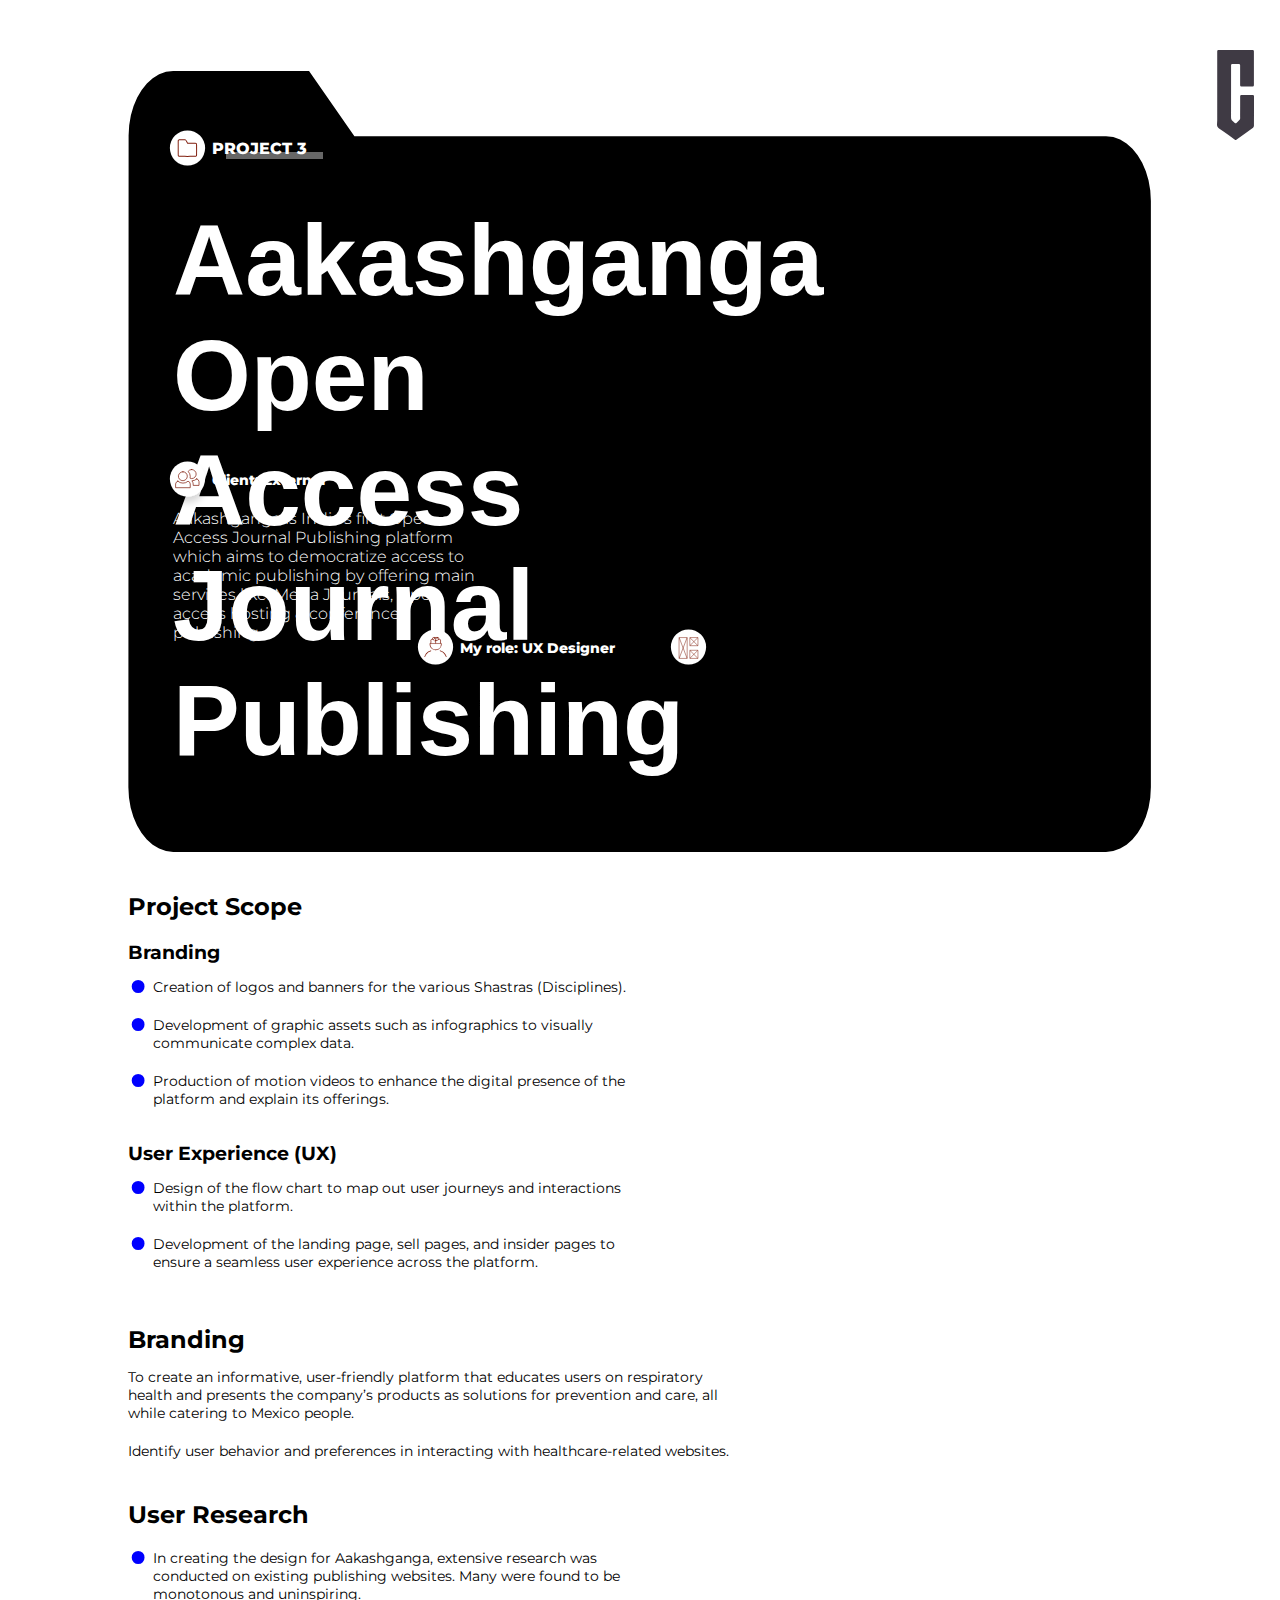
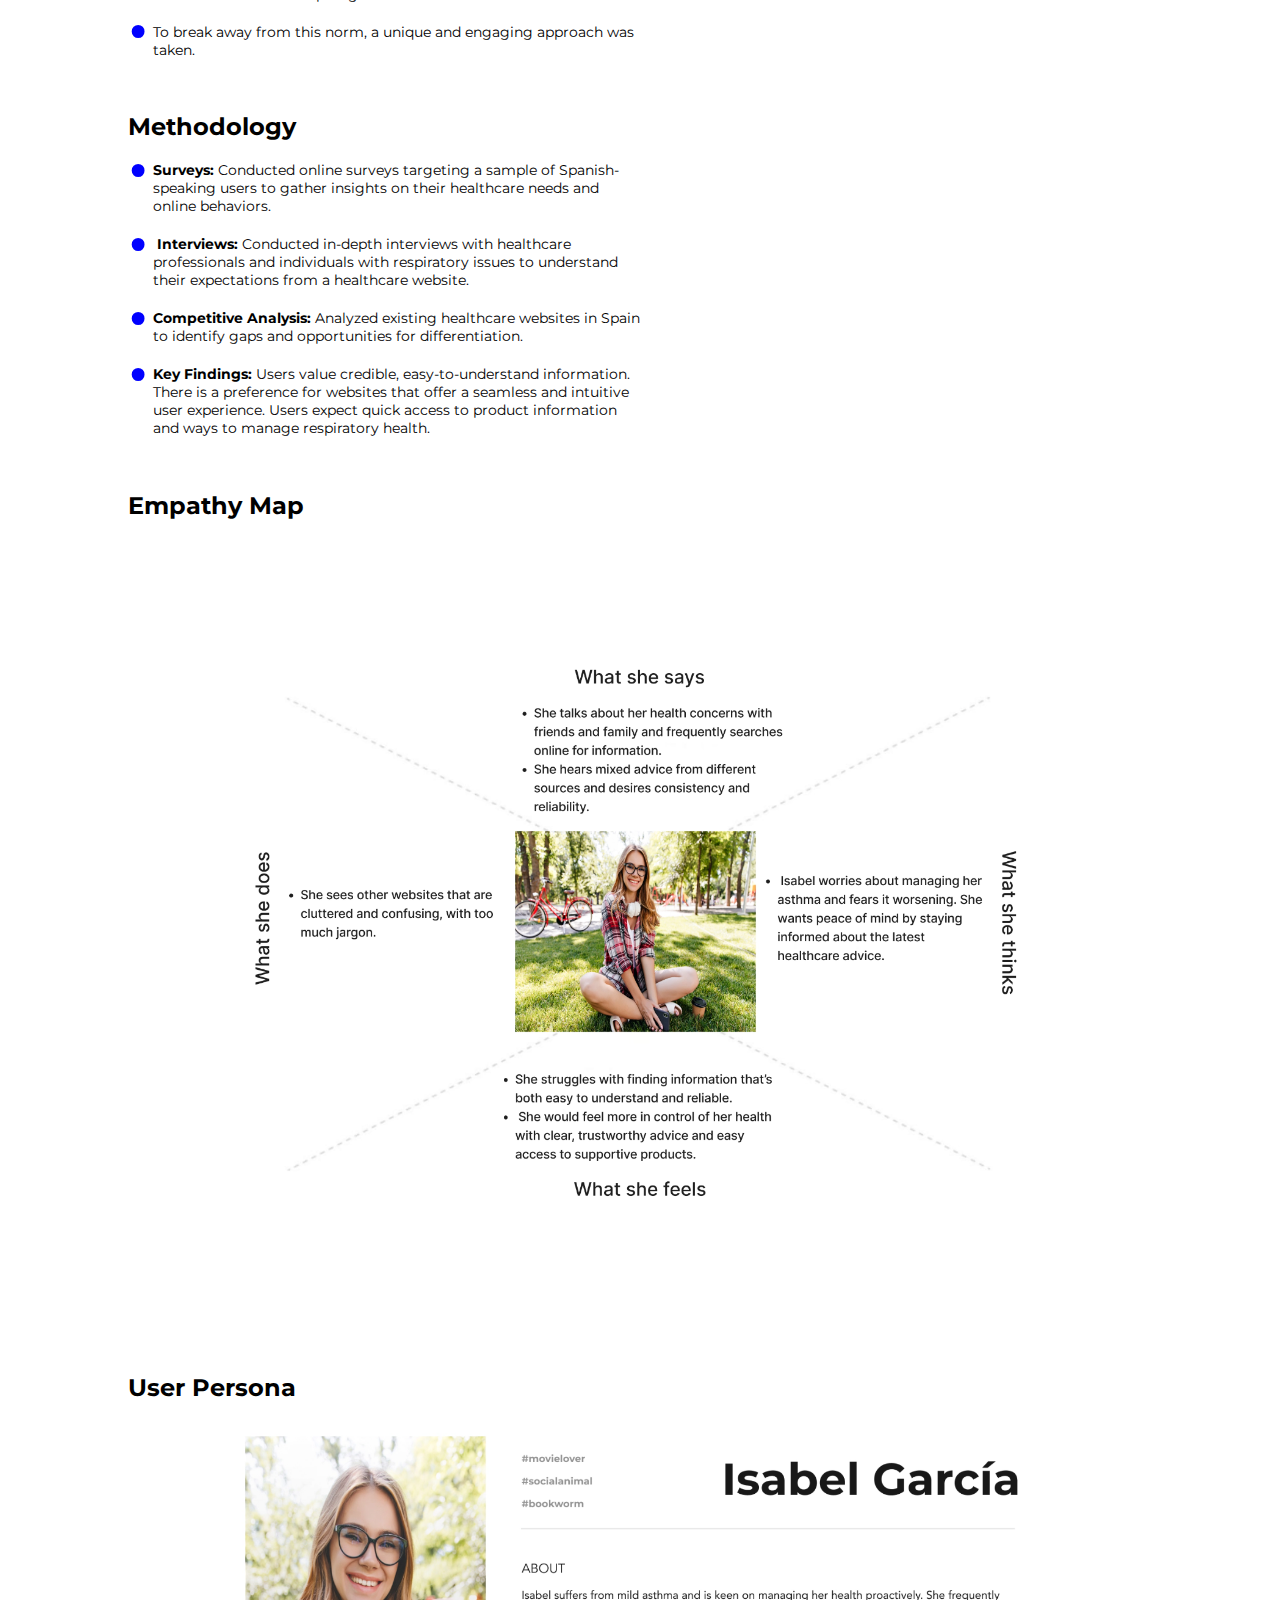
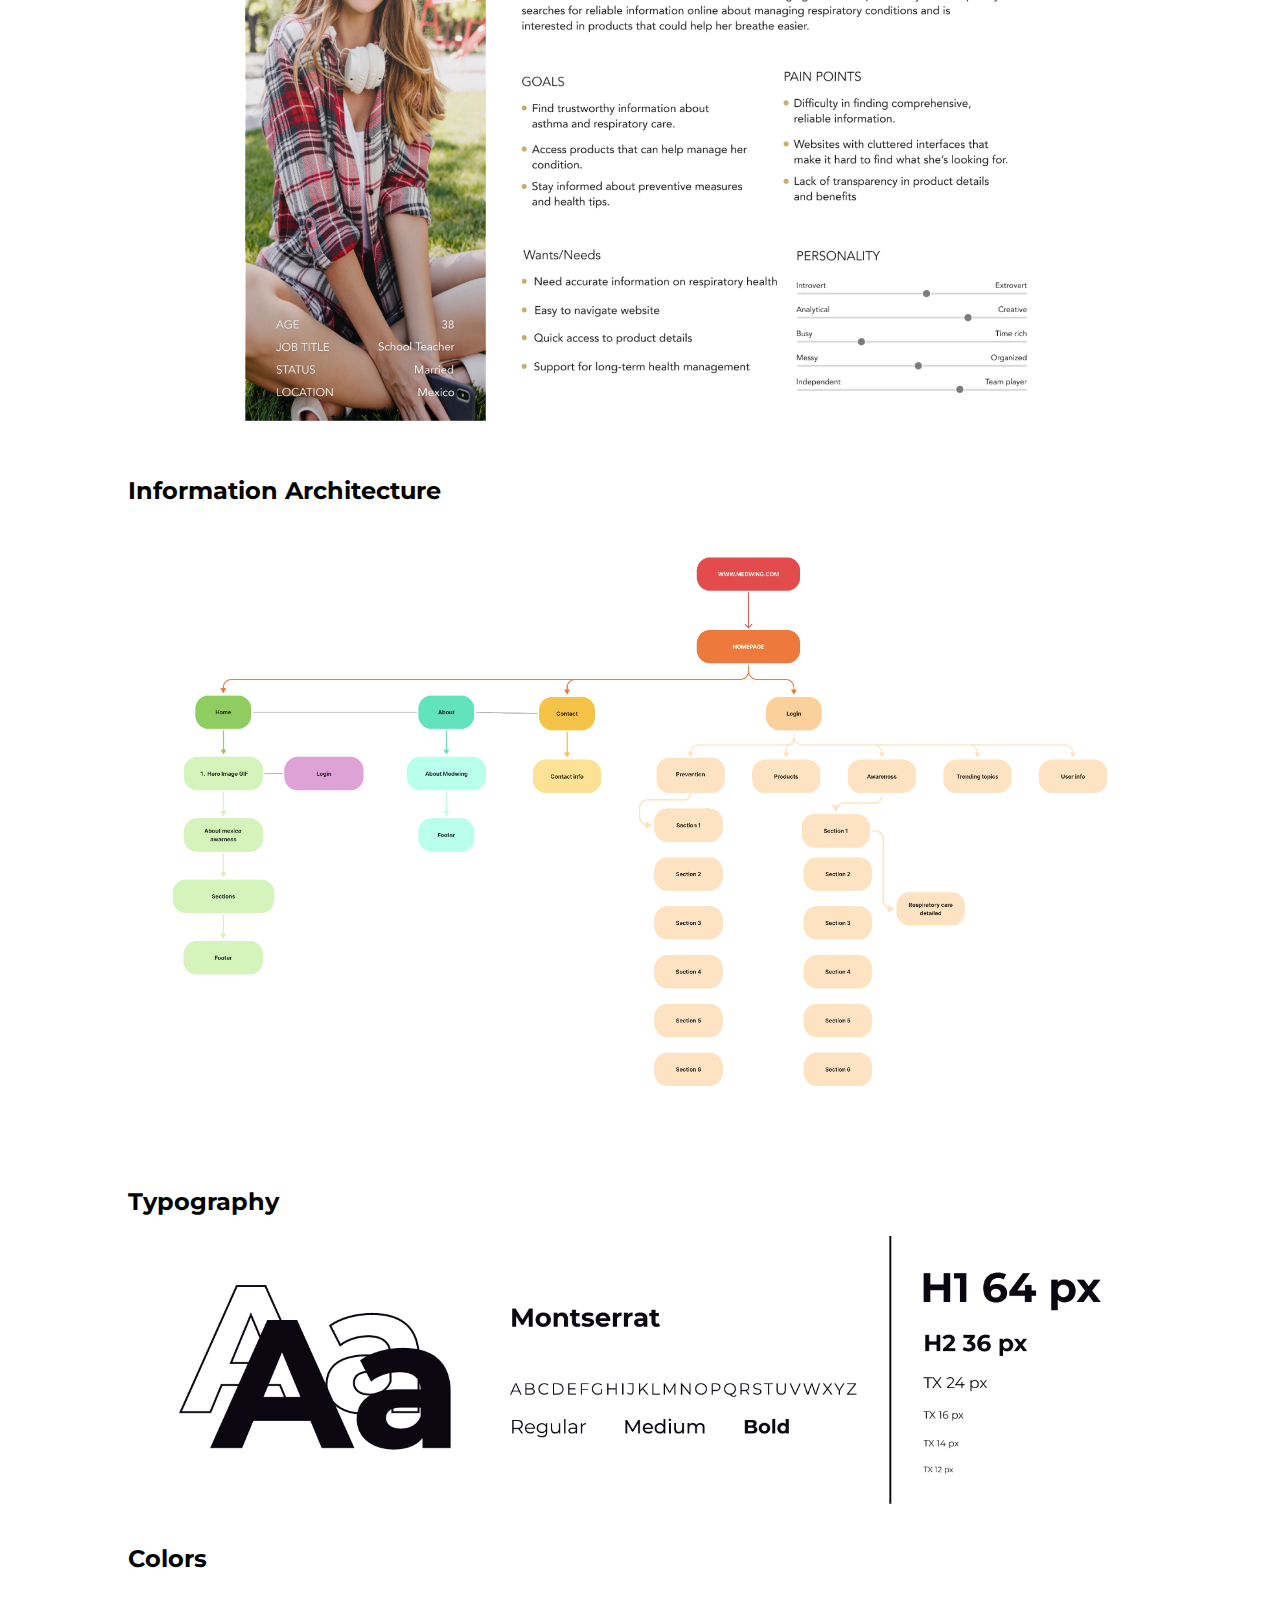
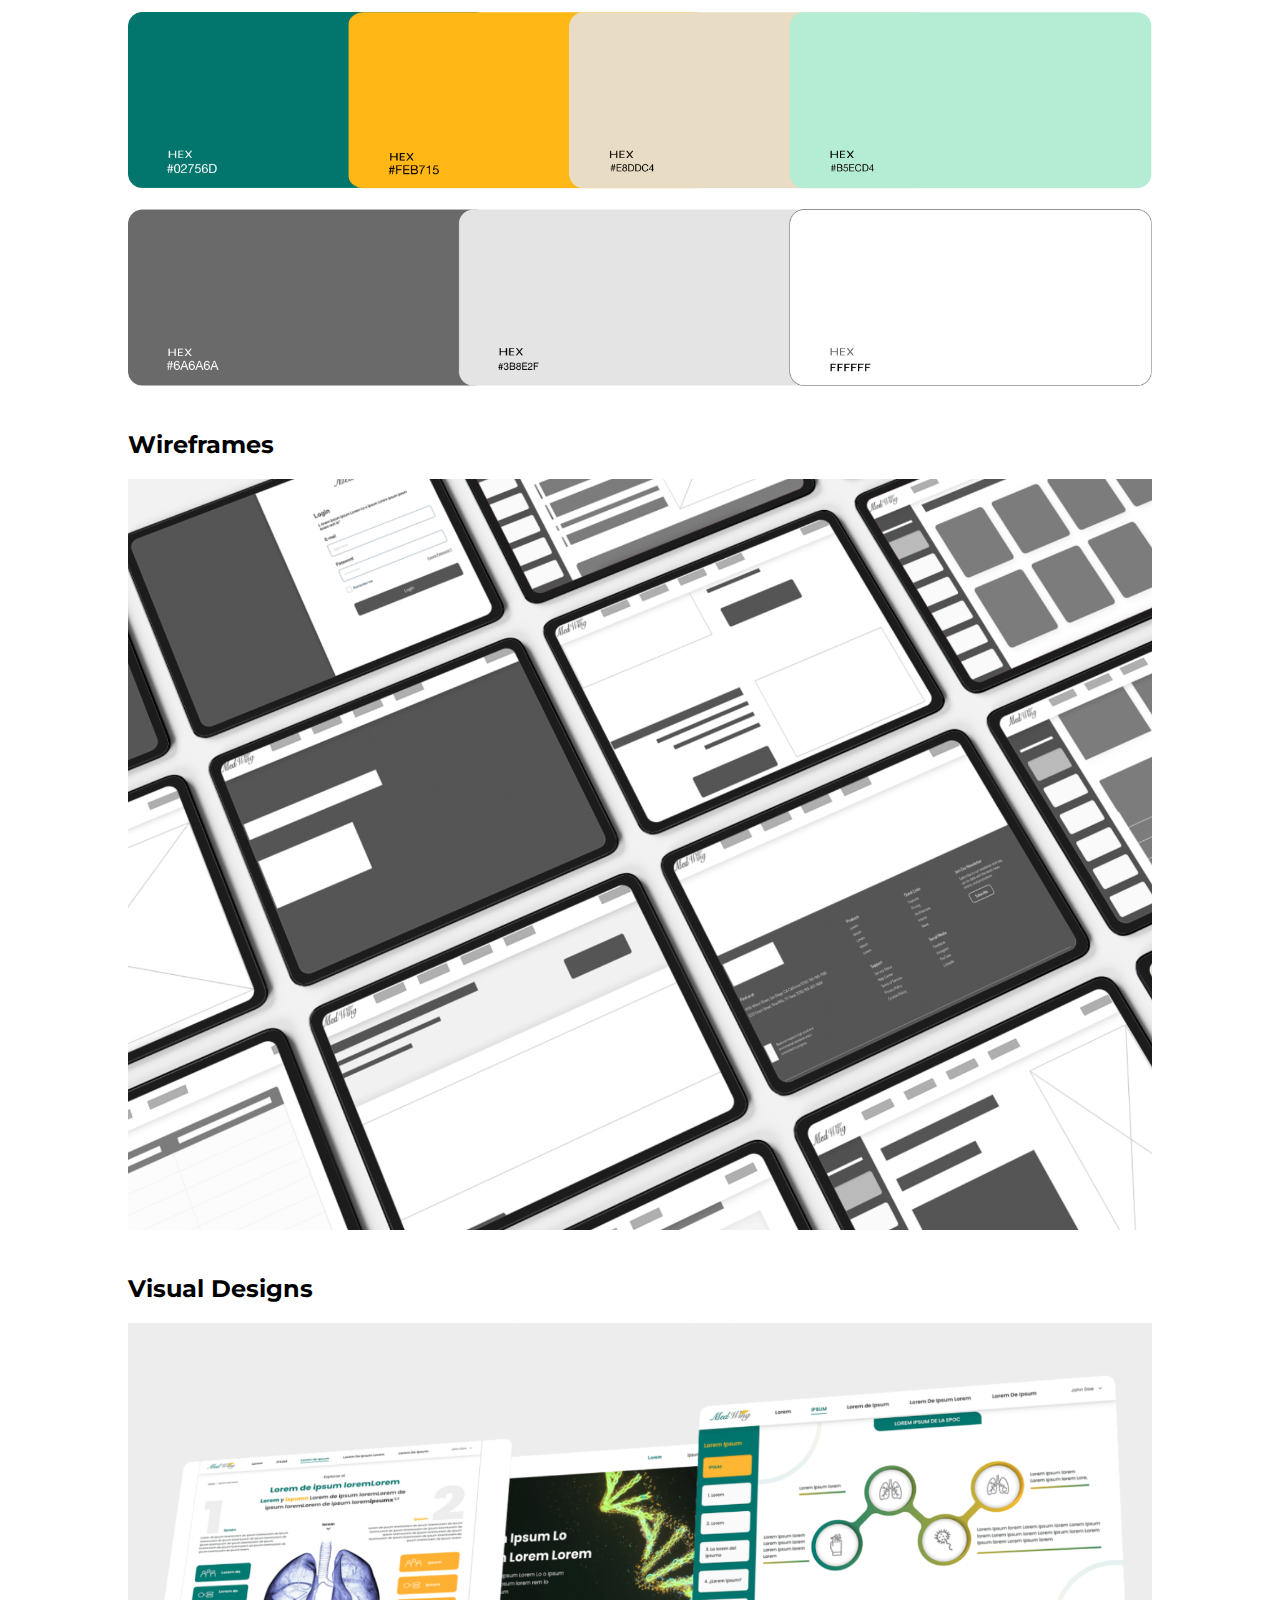
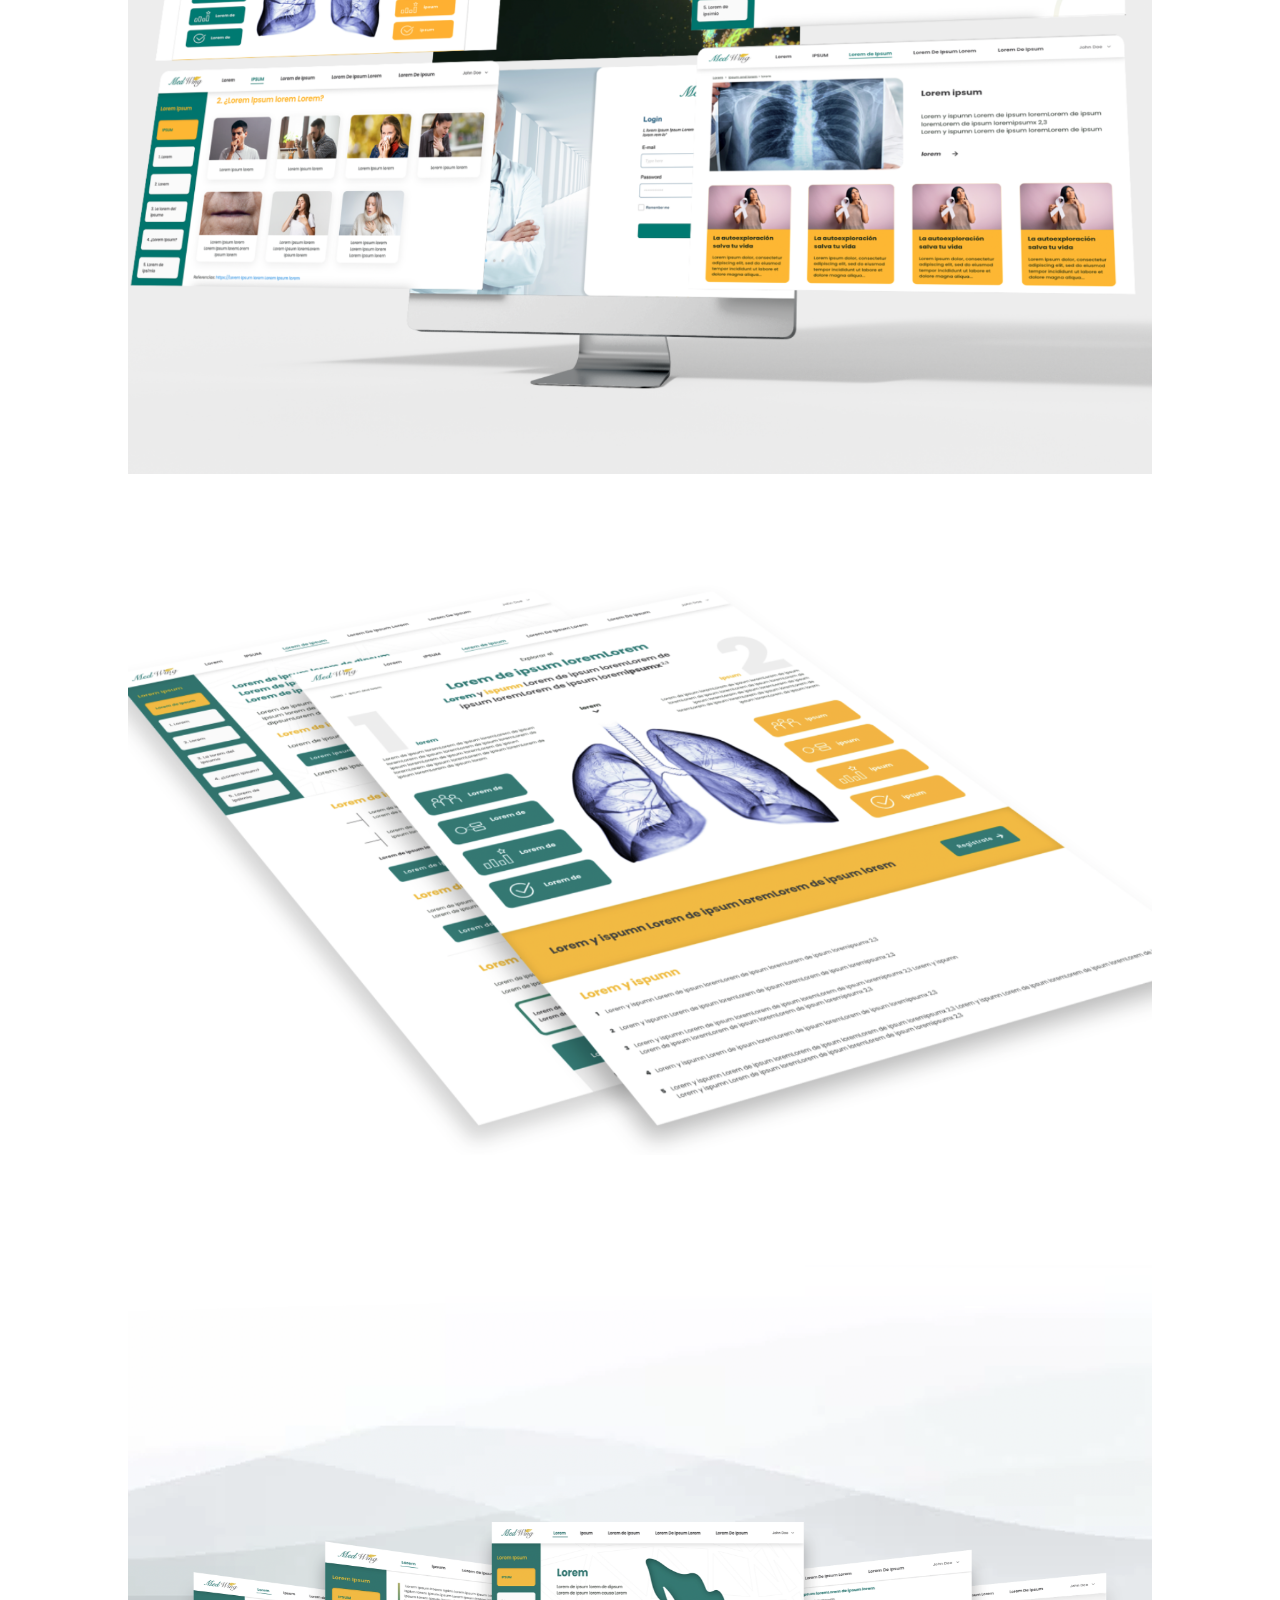
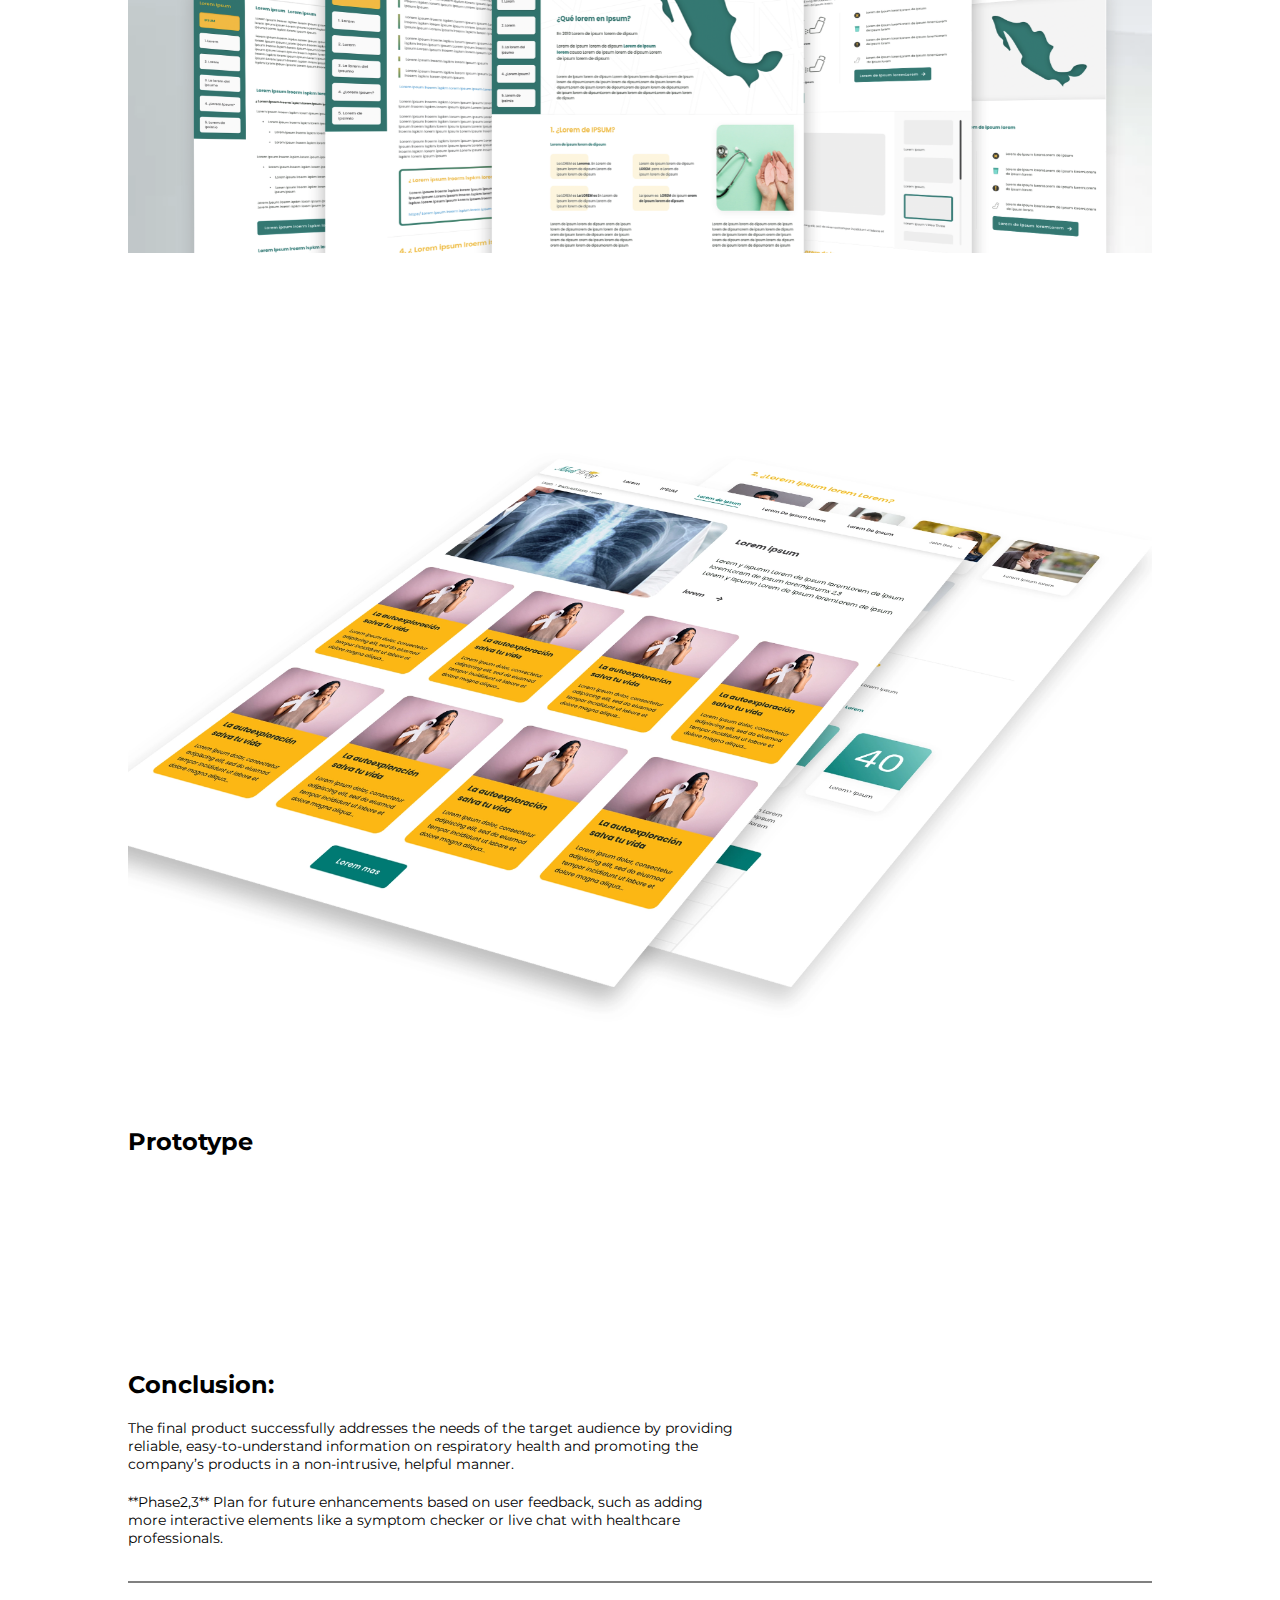
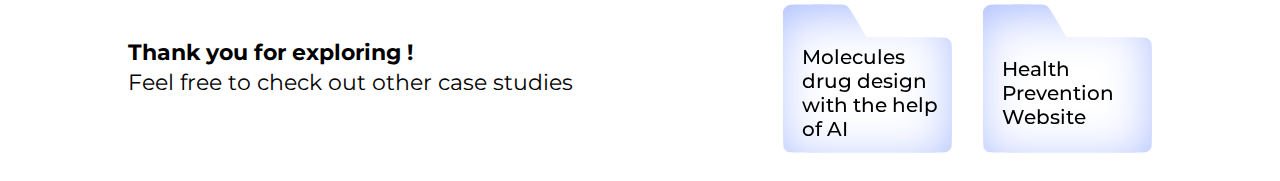
==== tushar portfolio/assets/akash.htm @ 13637814 "Add files via upload" ====
<!DOCTYPE html>
<html lang="en">
<head>
    <meta charset="UTF-8">
    <meta name="viewport" content="width=device-width, initial-scale=1.0">
    <title>Portfolio</title>
    <link rel="preconnect" href="https://fonts.googleapis.com">
    <link rel="preconnect" href="https://fonts.gstatic.com" crossorigin>
    <link href="https://fonts.googleapis.com/css2?family=Montserrat:ital,wght@0,100..900;1,100..900&display=swap" rel="stylesheet">
    <style>
         @font-face {
        font-family: AislingFreeDemo;
        font-weight: bold;
        src: url("./AislingFreeDemo.otf") format("opentype");
        }

        .container{
            display: flex;
            flex-direction: column;
            width: 80vw;
            height: auto;
            margin: 70px auto 0;
            font-family: "Montserrat", sans-serif;
            font-size: 16px;
        }

        .main{
            width: 100%;
            height: 87vh;
            color: #fff;
            background-color: #000;
            clip-path: polygon( 22.093% 8.435%,22.107% 8.461%,95.509% 8.461%,95.509% 8.461%,96.217% 8.57%,96.889% 8.883%,97.516% 9.385%,98.09% 10.058%,98.602% 10.885%,99.041% 11.848%,99.398% 12.93%,99.665% 14.114%,99.832% 15.382%,99.89% 16.718%,99.89% 91.606%,99.89% 91.606%,99.832% 92.941%,99.665% 94.21%,99.398% 95.394%,99.041% 96.476%,98.602% 97.439%,98.09% 98.265%,97.516% 98.938%,96.889% 99.44%,96.217% 99.754%,95.509% 99.862%,4.417% 99.862%,4.417% 99.862%,3.71% 99.754%,3.038% 99.44%,2.41% 98.938%,1.836% 98.265%,1.325% 97.439%,0.886% 96.476%,0.528% 95.394%,0.261% 94.21%,0.095% 92.941%,0.037% 91.606%,0.059% 8.378%,0.059% 8.378%,0.059% 8.378%,0.116% 7.042%,0.281% 5.774%,0.546% 4.59%,0.9% 3.508%,1.336% 2.545%,1.844% 1.719%,2.415% 1.046%,3.04% 0.544%,3.711% 0.23%,4.417% 0.122%,17.68% 0.122% );
            
            .image{
            position: relative;
            top: 30px;
            left: 5px;
            width: 59px;
            height: 59px;
            }
        }

        .project{
            font-weight: 800;
            padding: 25px;
            position: relative;
            z-index: 1;

            span{
                width: 97px;
                display: inline-block;
                background: #fff;
                height: 7px;
                opacity: 0.4;
                position: relative;
                right: 81px;
                top: 5px;
            }
        }

        .client{
            font-weight: 800;
            padding-left: 25px;
            font-size: 14px;
            margin-top: 33px;
        }

        .role{
            position: absolute;
            z-index: 2;
            bottom: 30px;
        }

        .divider{
            width: 100%;
            position: relative;
            z-index: 1;
        }

        .left-section{
            width: 34%;
            float: left;
            padding-top: 20px;

            p{
            padding-left: 45px;
            font-weight: 300;
            margin-top: 20px;
        }
        }

        .right-section{
            width: 66%;
            float: right;
            position: relative;
            top: -60px;

            .video{
                position: relative;
                right: -100px;
                bottom: -11px;
            }
        }

        .right{
            right: 200px;
            font-size: 16px;
            color: #000;
        }

        .left{
            left: -100px;
        }

        

        h1{
            height: 190px;
            font-size: 100px;
            padding-left: 45px;
            margin: unset;
            font-family: "AislingFreeDemo", sans-serif;
            color: #fff;
        }

        

        .problem-statement {
            border-radius: 8px;
            margin-bottom: 20px;
        }
        .problem-items {
            display: flex;
            gap: 20px;
        }
        .problem-item {
            flex: 1;
            display: flex;
            align-items: center;

            h3{
            background-color: #E9F6FF;
            padding: 0px 25px;
            height: 60%;
            display: flex;
            align-items: center;
            justify-content: center;
            font-size: 40px;
            border-radius: 10px;
        }

            p{
                padding-left: 10px;
                font-size: 11px;
                font-weight: 600;
                padding-top: 0;
                margin: 0;
            }
        }

        .design-items{
            display: flex;
            flex-direction: column;

            h3{
                margin: 0;
            }

        }

        .icon {
            mix-blend-mode: multiply;

            img{
                width: 120px;
                height: 120px;
            }    
        }

        .Statement{
            h2, .conclusion{
                margin-bottom: 0;
            }
        }

        .persona{
            display: flex;
            flex-direction: column;
            align-items: center;

            img{
                width: 80%;
            }
        }

        .taskflow{

            img{
                width: 100%;
            }
            
        }

        .typography{
            display: flex;
            justify-content: center;
            align-items: center;

            img{
                width: 90%;
            }
        }

        .color{
            img{
                width: 100%;
            }
        }

        .visual{
            gap: 30px;
            display: flex;
            flex-direction: column;

            img{
                width: 100%;
            }
        }

        .conclusion{
            width: 60%;
            list-style: none;
            padding: 0;
            font-size: 14px;

            li{
                padding-bottom: 20px;
            }
        }

        .points{
            width: 50%;
            padding: 0;
            font-size: 14px;
            list-style: none;
            
            li{
                padding-bottom: 20px;
                text-indent: -30px;
                margin-left: 25px;
            }

            li:before {
                color: blue;
                content: "·";
                font-size: 120px;
                vertical-align: middle;
                line-height: 0px;
                position: relative;
                top: -12px;
            }
        }

        .breaker{
            width: 100%;
            height: 2px;
            background-color: gray;
        }

        .thankyou-statement{
            margin-bottom: 20px;
            display: flex;
            align-items: center;
            justify-content: space-between;
        }

        .thankyou{
            line-height: 30px;
            
            h2, p{
                margin: 0;
                font-size: 22px;
            }
            
        }

        .case-studies {
            display: flex;
            gap: 20px;
            padding-top: 20px;
        }

        .case-study {
            background: rgba(255, 255, 255, 0.2);
            backdrop-filter: blur(10px);
            /* border-radius: 10px 65px 10px 10px; */
            width: 150px;
            height: 120px;
            display: flex;
            font-size: 20px;
            font-weight: 500;
            /* box-shadow: 0 4px 6px rgba(0, 0, 0, 0.1); */
            /* clip-path: polygon(0% 0%, 32% 0, 49% 23%, 94% 24%, 100% 30%, 100% 100%, 0 100%); */
            align-content: center;
            justify-content: center;
            padding: 30px 0 0 30px;
            align-items: center;
            box-shadow: inset 3px 10px 50px #436EFF7C;
            /* border: 1px solid white; */
            /* box-shadow: 0 2px 3px rgba(128, 128, 128, 0.5) inset; */
            clip-path: polygon( 8.756% 1.826%,8.753% 1.826%,8.75% 1.828%,8.75% 1.828%,8.529% 1.974%,8.314% 2.132%,8.105% 2.302%,7.904% 2.484%,7.711% 2.676%,7.525% 2.879%,7.348% 3.092%,7.179% 3.315%,7.018% 3.548%,6.867% 3.79%,6.867% 3.79%,6.724% 4.046%,6.595% 4.312%,6.48% 4.585%,6.38% 4.866%,6.295% 5.153%,6.224% 5.446%,6.169% 5.744%,6.13% 6.046%,6.106% 6.352%,6.097% 6.659%,6.097% 50.609%,6.097% 50.609%,6.098% 56.951%,6.099% 62.676%,6.101% 67.816%,6.106% 72.403%,6.112% 76.471%,6.121% 80.051%,6.132% 83.177%,6.147% 85.881%,6.166% 88.194%,6.189% 90.151%,6.189% 90.151%,6.202% 91.005%,6.216% 91.783%,6.232% 92.489%,6.248% 93.126%,6.267% 93.699%,6.286% 94.211%,6.307% 94.668%,6.33% 95.072%,6.354% 95.427%,6.38% 95.739%,6.38% 95.739%,6.389% 95.846%,6.399% 95.953%,6.411% 96.06%,6.425% 96.167%,6.44% 96.273%,6.457% 96.379%,6.476% 96.485%,6.496% 96.59%,6.518% 96.695%,6.542% 96.799%,6.542% 96.799%,6.558% 96.859%,6.575% 96.919%,6.595% 96.978%,6.615% 97.036%,6.637% 97.094%,6.66% 97.151%,6.684% 97.207%,6.71% 97.262%,6.737% 97.317%,6.766% 97.37%,6.766% 97.37%,6.769% 97.376%,6.769% 97.376%,6.905% 97.609%,7.049% 97.834%,7.202% 98.05%,7.364% 98.258%,7.533% 98.456%,7.709% 98.644%,7.893% 98.823%,8.084% 98.992%,8.282% 99.149%,8.486% 99.297%,8.49% 99.299%,8.494% 99.302%,8.494% 99.302%,8.583% 99.354%,8.68% 99.403%,8.789% 99.449%,8.913% 99.491%,9.054% 99.531%,9.217% 99.568%,9.404% 99.603%,9.619% 99.636%,9.866% 99.666%,10.147% 99.694%,10.147% 99.694%,10.468% 99.721%,10.832% 99.746%,11.244% 99.77%,11.706% 99.792%,12.222% 99.813%,12.795% 99.832%,13.429% 99.85%,14.128% 99.866%,14.895% 99.882%,15.732% 99.896%,15.732% 99.896%,17.637% 99.921%,19.871% 99.941%,22.463% 99.958%,25.439% 99.972%,28.829% 99.982%,32.661% 99.989%,36.963% 99.995%,41.762% 99.998%,47.088% 100%,52.968% 100%,52.968% 100%,59.105% 100%,64.635% 99.999%,69.59% 99.998%,74.002% 99.994%,77.903% 99.988%,81.328% 99.98%,84.307% 99.968%,86.875% 99.953%,89.063% 99.933%,90.903% 99.908%,90.903% 99.908%,91.703% 99.893%,92.43% 99.877%,93.086% 99.859%,93.676% 99.84%,94.205% 99.819%,94.676% 99.796%,95.093% 99.771%,95.46% 99.745%,95.782% 99.716%,96.062% 99.686%,96.062% 99.686%,96.157% 99.676%,96.252% 99.664%,96.347% 99.65%,96.441% 99.633%,96.536% 99.615%,96.63% 99.595%,96.723% 99.572%,96.816% 99.547%,96.909% 99.521%,97.002% 99.492%,97.002% 99.492%,97.055% 99.472%,97.108% 99.45%,97.16% 99.427%,97.212% 99.403%,97.263% 99.377%,97.313% 99.349%,97.364% 99.32%,97.413% 99.289%,97.462% 99.258%,97.51% 99.224%,97.517% 99.22%,97.524% 99.214%,97.524% 99.214%,97.733% 99.042%,97.937% 98.862%,98.134% 98.672%,98.325% 98.474%,98.509% 98.268%,98.687% 98.053%,98.858% 97.83%,99.021% 97.6%,99.177% 97.362%,99.326% 97.117%,99.331% 97.109%,99.335% 97.1%,99.335% 97.1%,99.362% 97.047%,99.388% 96.993%,99.413% 96.939%,99.437% 96.884%,99.46% 96.828%,99.482% 96.772%,99.503% 96.716%,99.524% 96.659%,99.543% 96.601%,99.562% 96.543%,99.562% 96.543%,99.585% 96.457%,99.607% 96.37%,99.628% 96.282%,99.647% 96.194%,99.665% 96.106%,99.681% 96.017%,99.695% 95.927%,99.708% 95.838%,99.72% 95.748%,99.73% 95.658%,99.73% 95.658%,99.766% 95.233%,99.798% 94.808%,99.827% 94.382%,99.851% 93.956%,99.872% 93.53%,99.889% 93.104%,99.903% 92.677%,99.912% 92.251%,99.918% 91.824%,99.92% 91.397%,99.92% 91.397%,99.942% 89.924%,99.959% 88.182%,99.973% 86.147%,99.983% 83.792%,99.99% 81.093%,99.995% 78.024%,99.998% 74.559%,99.999% 70.674%,100% 66.341%,100% 61.537%,100% 61.52%,100% 61.52%,100% 56.716%,99.999% 52.384%,99.998% 48.498%,99.995% 45.034%,99.99% 41.964%,99.983% 39.265%,99.973% 36.911%,99.959% 34.875%,99.942% 33.133%,99.92% 31.66%,99.92% 31.66%,99.918% 31.233%,99.912% 30.806%,99.903% 30.379%,99.889% 29.953%,99.872% 29.526%,99.851% 29.1%,99.827% 28.674%,99.798% 28.249%,99.766% 27.824%,99.73% 27.399%,99.73% 27.399%,99.72% 27.309%,99.708% 27.219%,99.695% 27.129%,99.681% 27.04%,99.665% 26.951%,99.647% 26.862%,99.628% 26.774%,99.607% 26.687%,99.585% 26.6%,99.562% 26.513%,99.562% 26.513%,99.543% 26.455%,99.524% 26.398%,99.503% 26.341%,99.482% 26.284%,99.46% 26.228%,99.437% 26.173%,99.413% 26.118%,99.388% 26.063%,99.362% 26.01%,99.335% 25.956%,99.331% 25.948%,99.326% 25.94%,99.326% 25.94%,99.178% 25.694%,99.022% 25.455%,98.858% 25.224%,98.687% 25%,98.51% 24.785%,98.325% 24.578%,98.134% 24.379%,97.937% 24.189%,97.734% 24.008%,97.524% 23.836%,97.52% 23.832%,97.515% 23.828%,97.515% 23.828%,97.412% 23.757%,97.307% 23.691%,97.199% 23.63%,97.09% 23.575%,96.979% 23.525%,96.866% 23.481%,96.752% 23.443%,96.636% 23.411%,96.519% 23.384%,96.401% 23.364%,96.401% 23.364%,96.113% 23.322%,95.825% 23.284%,95.537% 23.25%,95.248% 23.22%,94.959% 23.194%,94.669% 23.173%,94.38% 23.155%,94.09% 23.142%,93.8% 23.133%,93.51% 23.128%,93.51% 23.128%,92.551% 23.099%,91.427% 23.073%,90.121% 23.051%,88.618% 23.032%,86.903% 23.015%,84.96% 23%,82.774% 22.985%,80.329% 22.971%,77.61% 22.956%,74.601% 22.941%,74.315% 22.941%,52.468% 22.831%,47.601% 12.918%,47.601% 12.918%,47.601% 12.918%,46.944% 11.586%,46.344% 10.374%,45.799% 9.276%,45.304% 8.286%,44.856% 7.398%,44.45% 6.605%,44.085% 5.901%,43.755% 5.28%,43.458% 4.736%,43.19% 4.263%,43.19% 4.263%,43.096% 4.095%,42.999% 3.93%,42.9% 3.768%,42.797% 3.608%,42.693% 3.45%,42.585% 3.296%,42.475% 3.144%,42.362% 2.994%,42.246% 2.848%,42.128% 2.704%,42.128% 2.704%,42.046% 2.615%,41.961% 2.529%,41.875% 2.446%,41.786% 2.367%,41.696% 2.291%,41.603% 2.219%,41.509% 2.15%,41.412% 2.084%,41.315% 2.022%,41.215% 1.963%,41.215% 1.963%,41.113% 1.896%,41.009% 1.831%,40.905% 1.771%,40.798% 1.714%,40.691% 1.66%,40.582% 1.61%,40.472% 1.564%,40.361% 1.522%,40.249% 1.483%,40.136% 1.449%,40.136% 1.449%,39.929% 1.403%,39.721% 1.361%,39.513% 1.324%,39.304% 1.292%,39.095% 1.263%,38.886% 1.24%,38.676% 1.22%,38.466% 1.205%,38.256% 1.195%,38.045% 1.189%,38.045% 1.189%,37.379% 1.16%,36.6% 1.137%,35.696% 1.119%,34.656% 1.106%,33.467% 1.096%,32.117% 1.09%,30.594% 1.086%,28.887% 1.084%,26.983% 1.083%,24.871% 1.083%,24.847% 1.083%,24.847% 1.083%,22.907% 1.091%,21.139% 1.1%,19.535% 1.11%,18.086% 1.122%,16.782% 1.135%,15.616% 1.15%,14.579% 1.168%,13.661% 1.188%,12.855% 1.212%,12.151% 1.24%,12.151% 1.24%,11.542% 1.272%,11.015% 1.308%,10.562% 1.349%,10.175% 1.396%,9.845% 1.449%,9.563% 1.509%,9.322% 1.576%,9.113% 1.651%,8.927% 1.734%,8.756% 1.826% );
        }

        .case-study:hover{
            box-shadow: inset 3px 10px 50px #43BEFFB7;
            color: #0D6390;

            p{
                font-weight: 800;
            }
            
        }

        .menu-icon {
            position: fixed;
            top: 50px;
            right: 2%;
            font-size: 24px;
            color: #333;
            cursor: pointer;

            img {
                height: 90px;
            }
        }

        .menu-icon::before {
            content: attr(data-tooltip);
            position: absolute;
            bottom: 100%;
            left: -40%;
            transform: translateX(-50%);
            background-color: #333;
            color: #fff;
            padding: 2px 10px;
            border-radius: 2px;
            font-size: 12px;
            white-space: nowrap;
            opacity: 0;
            pointer-events: none;
            transition: opacity 0.3s ease-in-out;
            visibility: hidden;
            margin-bottom: 10px;
            box-shadow: 0 3px 3px rgba(128, 128, 128, 0.5);
        }

        .menu-icon::after {
            content: '';
            position: absolute;
            bottom: 100%; /* Position the arrow right above the tooltip */
            left: 50%;
            top:-10px;
            transform: translateX(-50%);
            transform: rotate(180deg);
            border-width: 6px;
            border-style: solid;
            border-color: transparent transparent #333 transparent; /* Create the arrow with borders */
            opacity: 0;
            transition: opacity 0.3s ease-in-out;
            visibility: hidden;
        }

        .menu-icon:hover::before,
        .menu-icon:hover::after {
            opacity: 1;
            visibility: visible;
        }

        .menu-icon:hover::before {
            background-color: #fff;
            color: black;
            font-weight: 700;
        }

        .menu-icon:hover::after {
            border-color: transparent transparent #fff transparent; /* Change arrow color when hovered */
        }



    </style>
</head>
<body>
    <div class="container">
        <div class="main">
            <div class="project"><img class="image" src="../assets/Group 43959.svg" alt="project-logo">PROJECT 3<span></span></div>
            <div class="divider">
                <section class="left-section">
                    <h1>Aakashganga <br> Open Access <br> Journal Publishing</h1>
                    <div class="client"><img class="image" src="../assets/Group 43958.svg" alt="client-logo">Client: External</div>
                    <p>Aakashganga is India’s first Open Access Journal Publishing platform which aims to democratize access to academic publishing by offering main services like: Mega Journals, Open access hosting & conference publishing.</p>
                </section>
                <section class="right-section">
                    <video class="video" src="./aakash-mock.mp4" type="video/mp4" width="100%" height="560" loop autoplay muted playsinline>
                        Sorry, your browser doesn't support HTML5 video tag.
                    </video>
                    <div class="client role left"><img class="image" src="../assets/Group 43957.svg" alt="project-logo">My role: UX Designer</div>
                    <div class="client role right"><img class="image" src="../assets/Group 43956.svg" alt="project-logo">Project type: Branding & UX</div>
                </section>
            </div>
        </div>
        <br>

        <div>
            <h2>Project Scope</h2>
            <div class="design-items">
                <h3>Branding</h3>
                <ul class="points">
                    <li>Creation of logos and banners for the various Shastras (Disciplines).</li>
                    <li>Development of graphic assets such as infographics to visually communicate complex data.</li>
                    <li>Production of motion videos to enhance the digital presence of the platform and explain its offerings.</li>        
                </ul>

                <h3>User Experience (UX)</h3>
                <ul class="points">
                    <li>Design of the flow chart to map out user journeys and interactions within the platform.</li>
                    <li>Development of the landing page, sell pages, and insider pages to ensure a seamless user experience across the platform.</li>        
                </ul>
            </div>
        </div>

        <div class="Statement">
            <h2>Branding</h2>            
            <ul class="conclusion">
                <li>To create an informative, user-friendly platform that educates users on respiratory health and presents the company’s products as solutions for prevention and care, all while catering to Mexico people.</li>
                <li>Identify user behavior and preferences in interacting with healthcare-related websites.</li>
            </ul>
        </div>

        <div>
            <h2>User Research</h2>            
            <ul class="points">
                <li>In creating the design for Aakashganga, extensive research was conducted on existing publishing websites. Many were found to be monotonous and uninspiring.</li>
                <li>To break away from this norm, a unique and engaging approach was taken.</li>        
            </ul>
        </div>

        <div>
            <h2>Methodology</h2>            
            <ul class="points">
                <li><strong>Surveys:</strong> Conducted online surveys targeting a sample of Spanish-speaking users to gather insights on their healthcare needs and online behaviors.</li>
                <li> <strong>Interviews:</strong> Conducted in-depth interviews with healthcare professionals and individuals with respiratory issues to understand their expectations from a healthcare website.</li>
                <li><strong>Competitive Analysis:</strong> Analyzed existing healthcare websites in Spain to identify gaps and opportunities for differentiation.</li>
                <li><strong>Key Findings:</strong> Users value credible, easy-to-understand information. There is a preference for websites that offer a seamless and intuitive user experience. Users expect quick access to product information and ways to manage respiratory health.</li>        
            </ul>
        </div>

        <div class="problem-statement">
            <h2>Empathy Map</h2>
            <div class="taskflow">
                <img src="./empathy mapping (Community).png" alt="persona-image">
            </div>            
        </div>

        <div class="problem-statement">
            <h2>User Persona</h2>
            <div class="persona">
                <img src="./Isabel_persona.png" alt="persona-image">
            </div>            
        </div>

        <div class="problem-statement">
            <h2>Information Architecture</h2>
            <div class="taskflow">
                <img src="./information architecture - photobank CZ (Community).png" alt="userFlow-image">
            </div>            
        </div>

        <div class="problem-statement">
            <h2>Typography</h2>
            <div class="typography">
                <img src="./Group 43934.png" alt="Typography-image">
            </div>            
        </div>

        <div class="problem-statement">
            <h2>Colors</h2>
            <br>
            <div class="color">
                <img src="./Group 43942 (2).png" alt="Color-image">
            </div>            
        </div>

        <div class="problem-statement">
            <h2>Wireframes</h2>
            <div class="color">
                <img src="./Screenshot 2024-08-20 at 4.32.38 PM.png" alt="Wireframes-image">
            </div>            
        </div>

        <div class="problem-statement">
            <h2>Visual Designs</h2>
            <div class="visual">
                <img src="./Screenshot 2024-08-20 at 4.35.29 PM.png" alt="visualdesign-image">
                <img src="./Mask Group 2.png" alt="visualdesign-image">
                <img src="./Screenshot 2024-08-20 at 5.57.30 PM.png" alt="visualdesign-image">
                <img src="./ORL55C1.png" alt="visualdesign-image">
            </div>            
        </div>

        <div class="problem-statement">
            <h2>Prototype</h2>
            <div class="taskflow">
                <video src="./AdobeStock_605008253.mp4" type="video/mp4" width="100%" height="100%" loop autoplay muted playsinline>
                    Sorry, your browser doesn't support HTML5 video tag.
                </video>
            </div>            
        </div>

        <div>
            <h2>Conclusion:</h2>            
            <ul class="conclusion">
                <li>The final product successfully addresses the needs of the target audience by providing reliable, easy-to-understand information on respiratory health and promoting the company’s products in a non-intrusive, helpful manner.</li>
                <li>**Phase2,3** Plan for future enhancements based on user feedback, such as adding more interactive elements like a symptom checker or live chat with healthcare professionals.</li>
            </ul>
        </div>

        <div class="breaker"></div>

        <div class="thankyou-statement">
            <div class="thankyou">
                <h2>Thank you for exploring !</h2>
                <p>Feel free to check out other case studies</p>
            </div>
            
            <div class="case-studies">
                <div class="case-study" onclick="toMoleculeProject()"><p>Molecules drug design with the help of AI</p></div>
                <div class="case-study" onclick="toHealthProject()"><p>Health Prevention Website</p></div>
            </div>           
        </div>

        <div class="menu-icon" data-tooltip="Tushar Chawla"><img src="./Component 45 – 1.svg" alt="client-logo"></div>

        <script>
            function toMoleculeProject(){
            window.location.href="./molecule.htm";
            }

            function toHealthProject(){
            window.location.href="./health.htm";
            }
        </script>

</body>
</html>
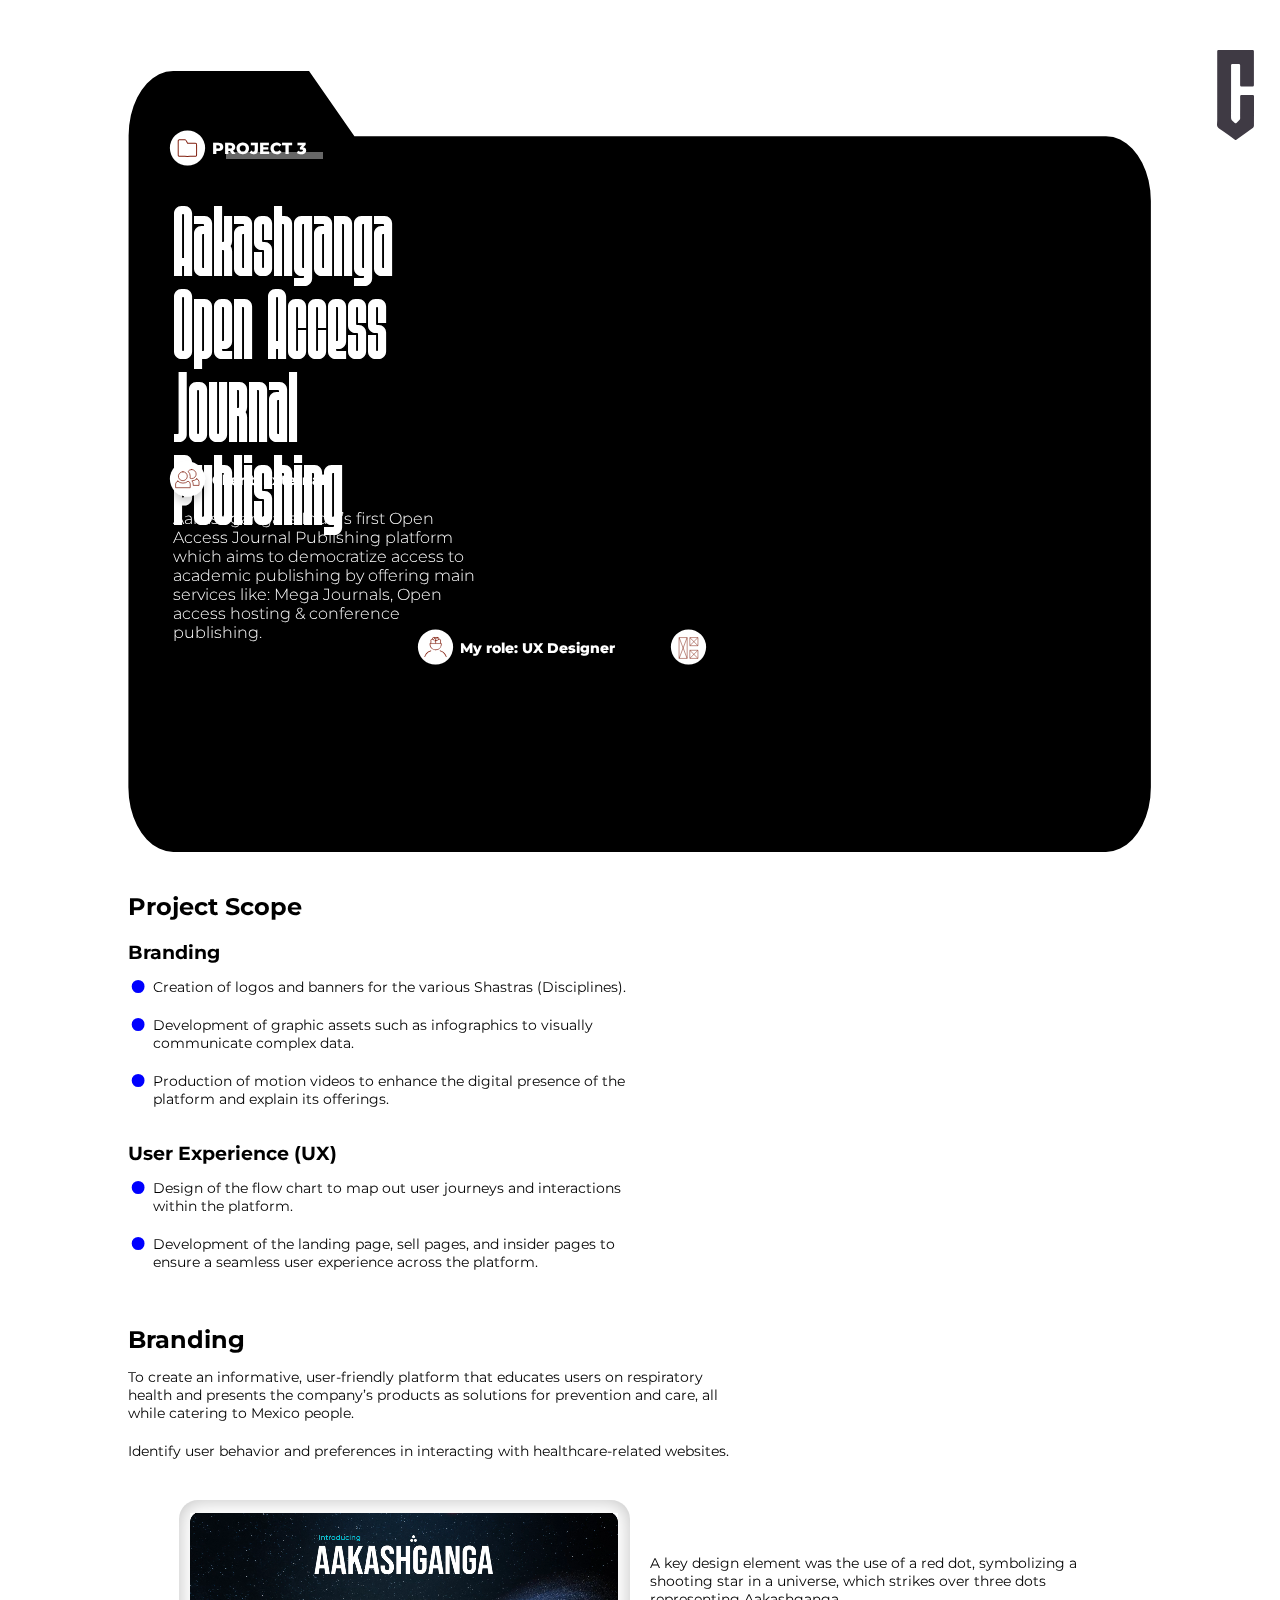
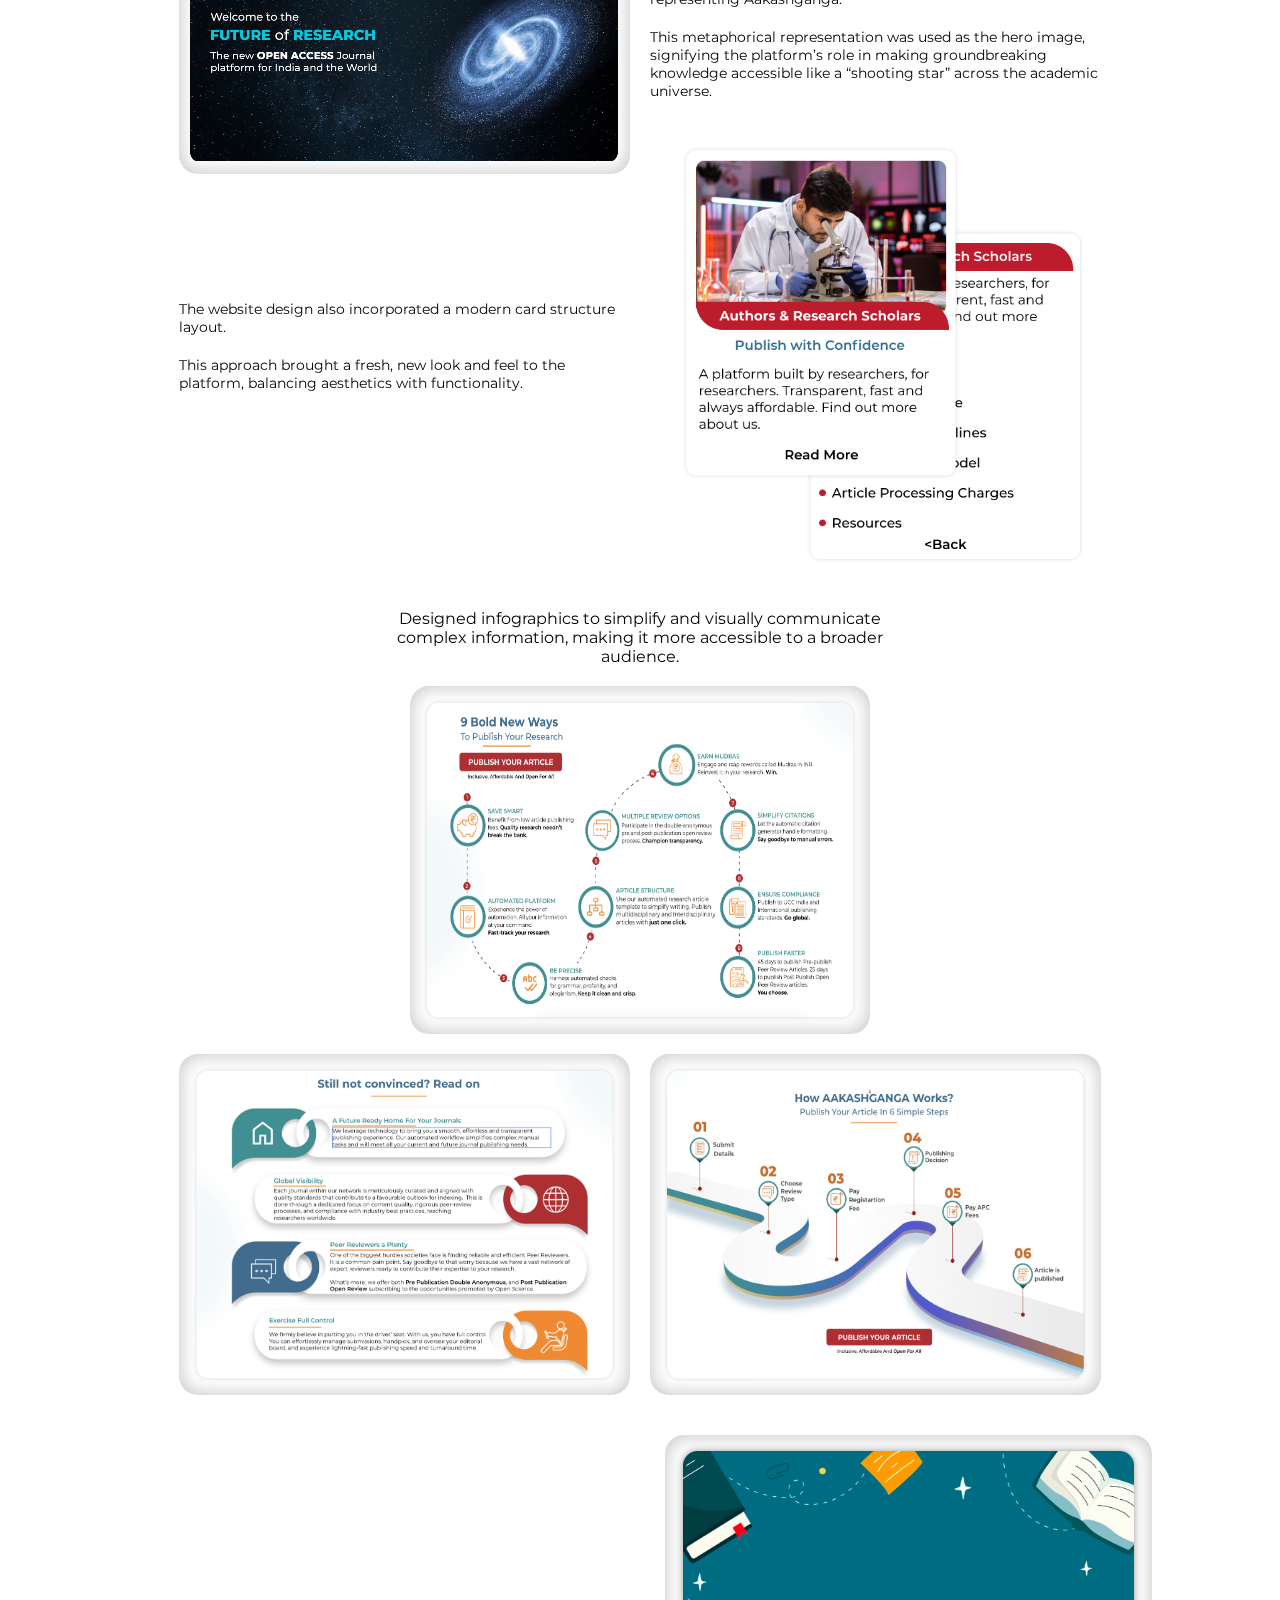
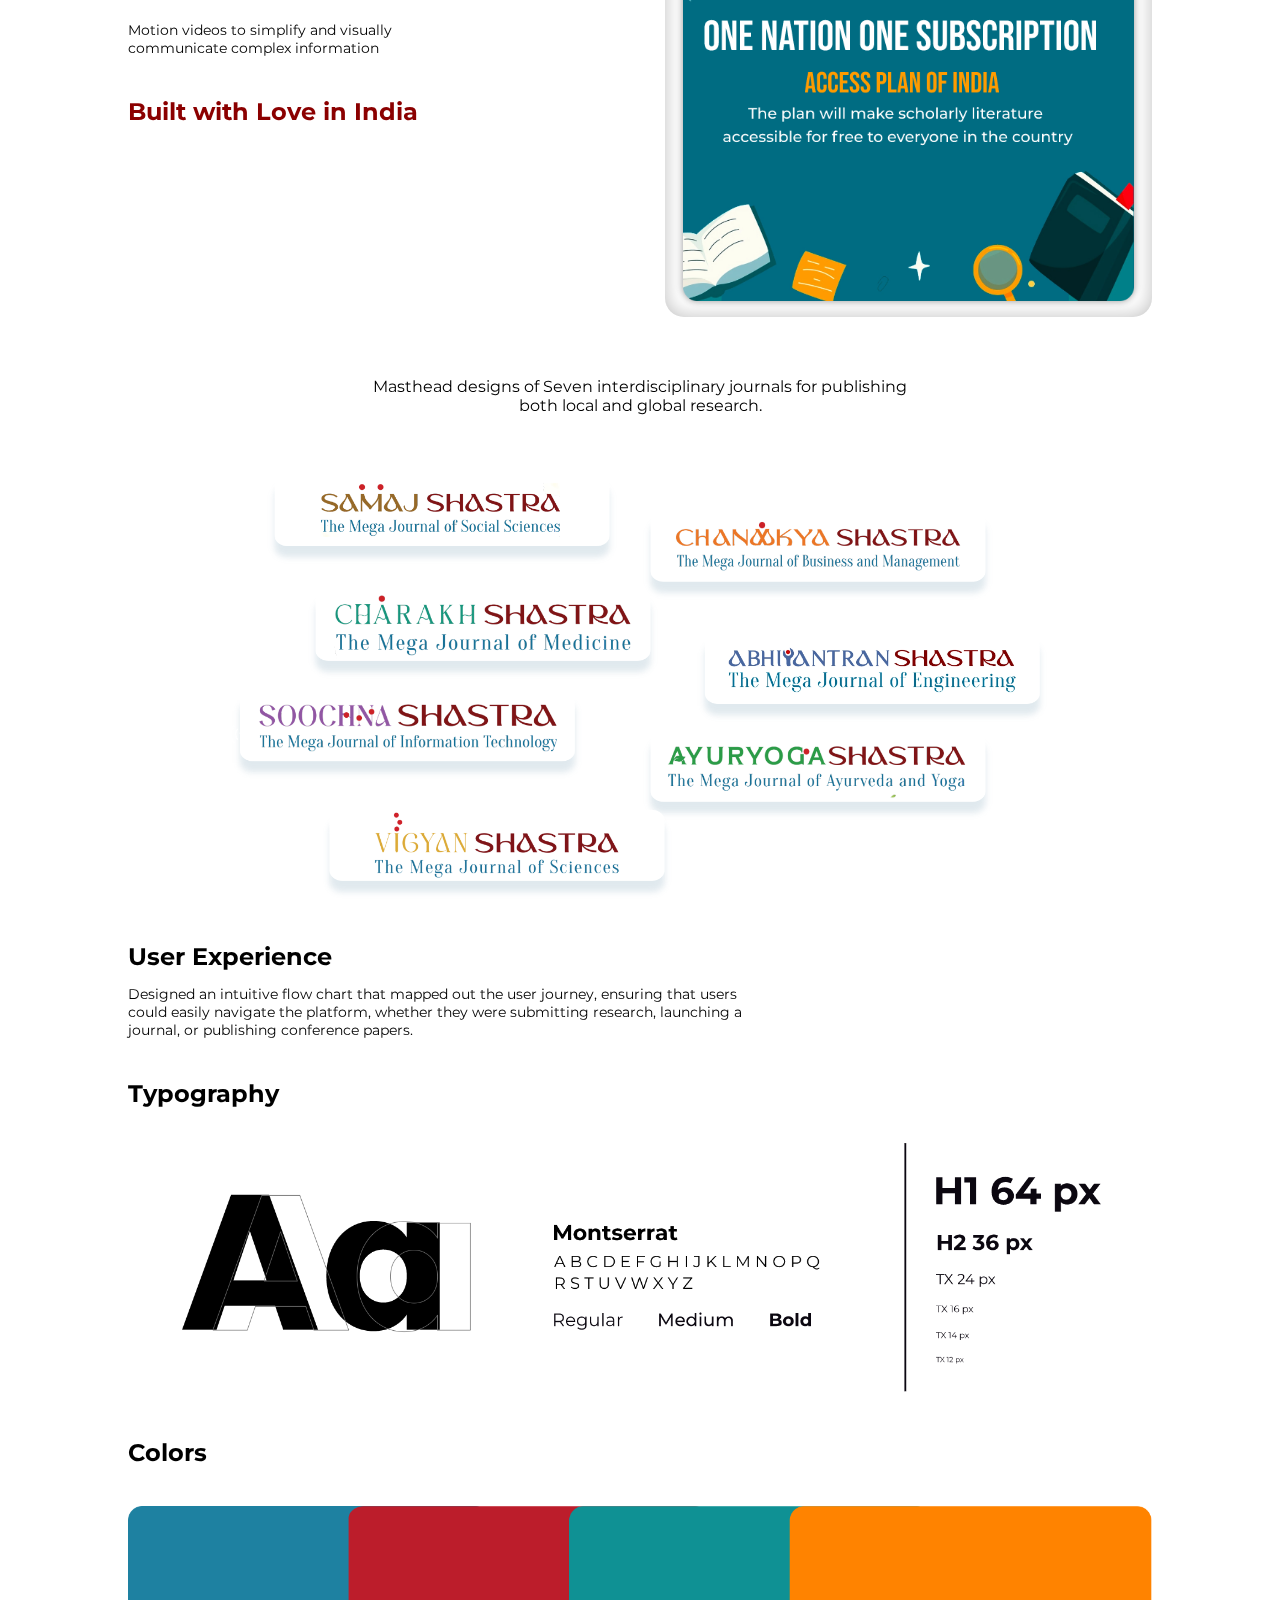
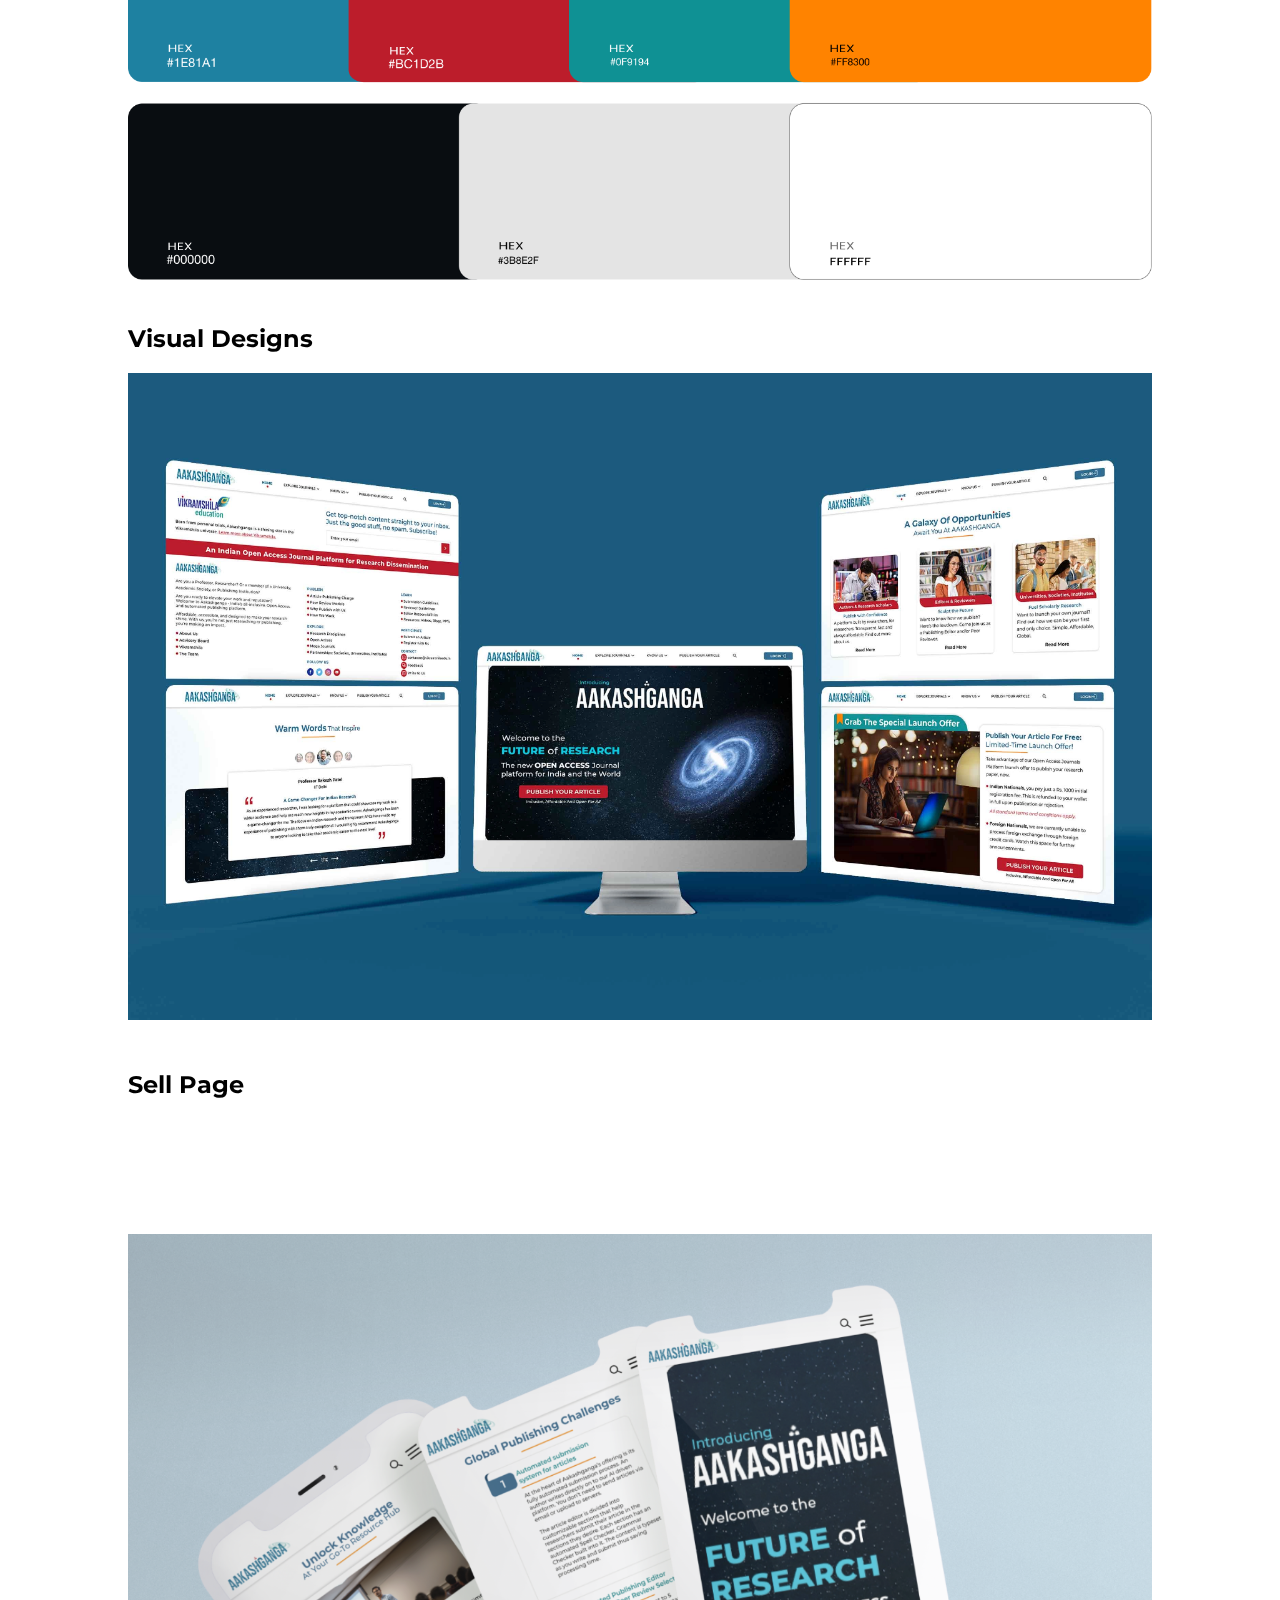
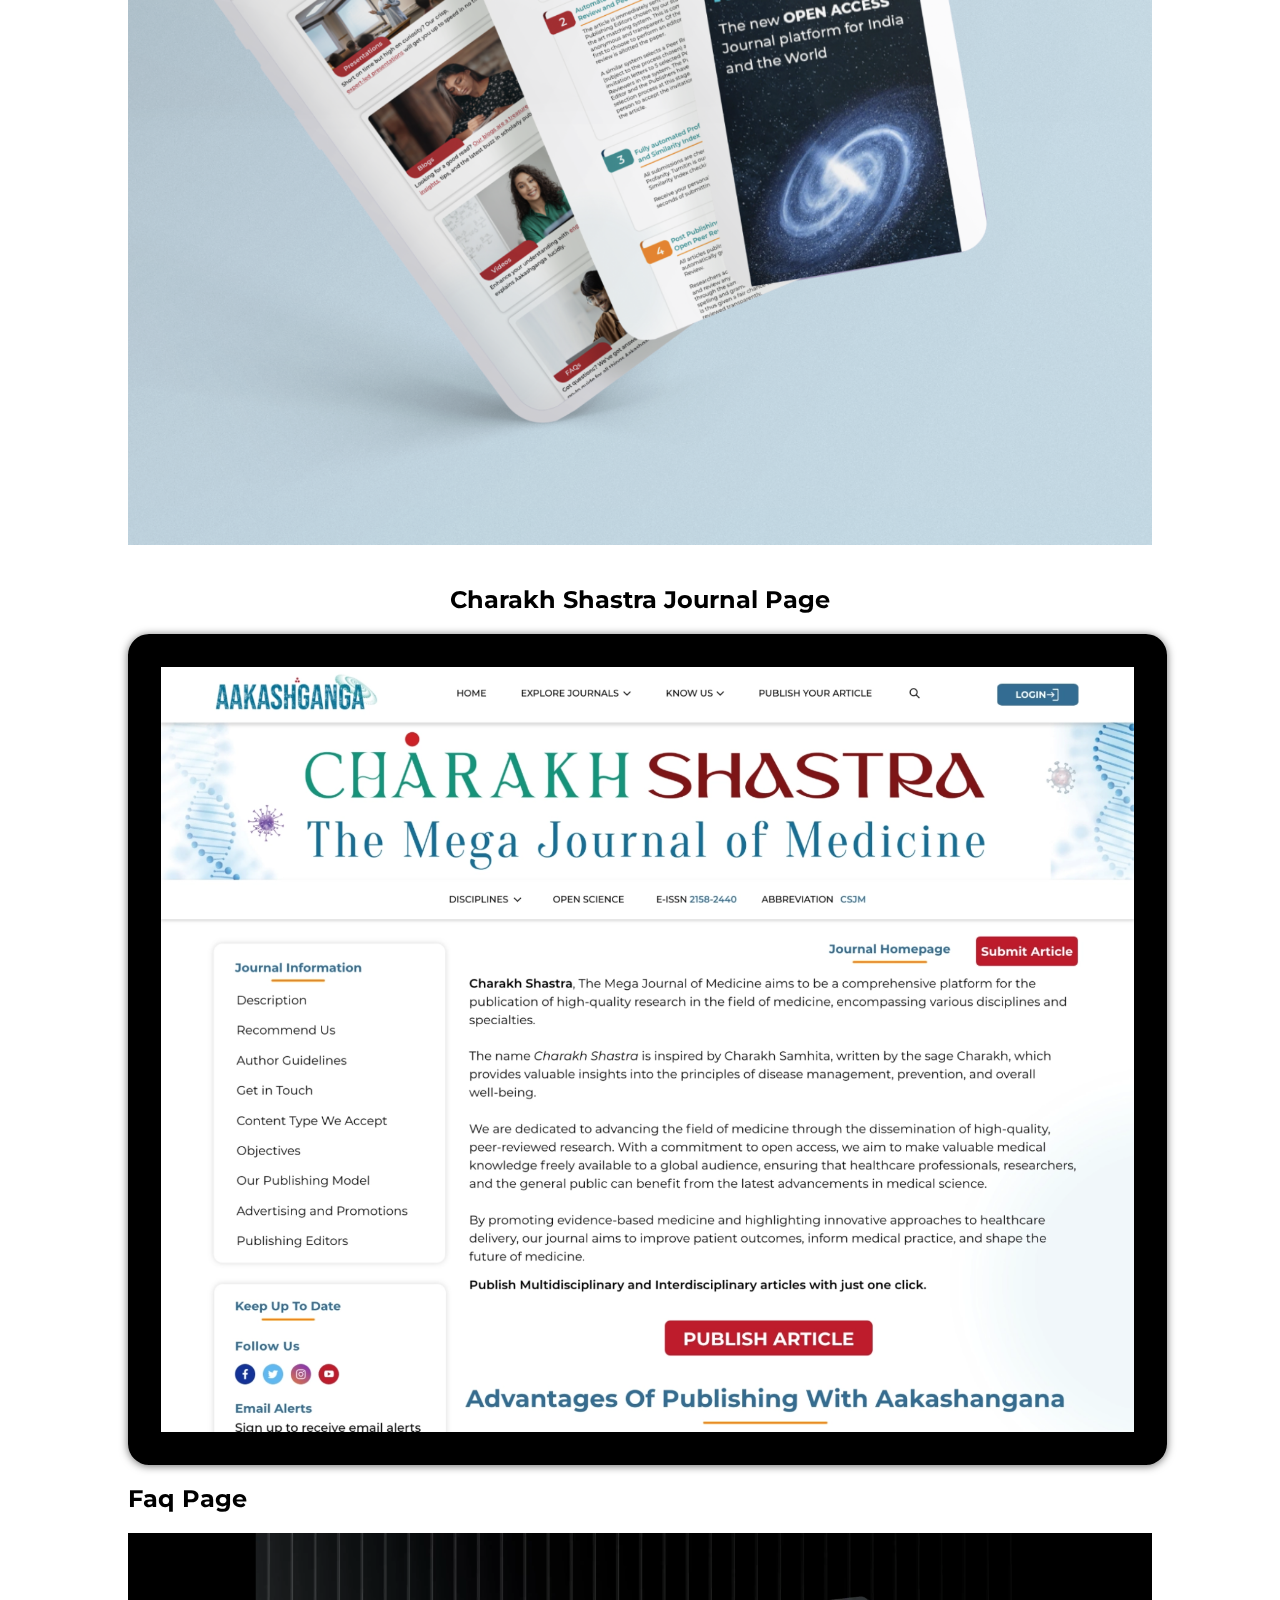
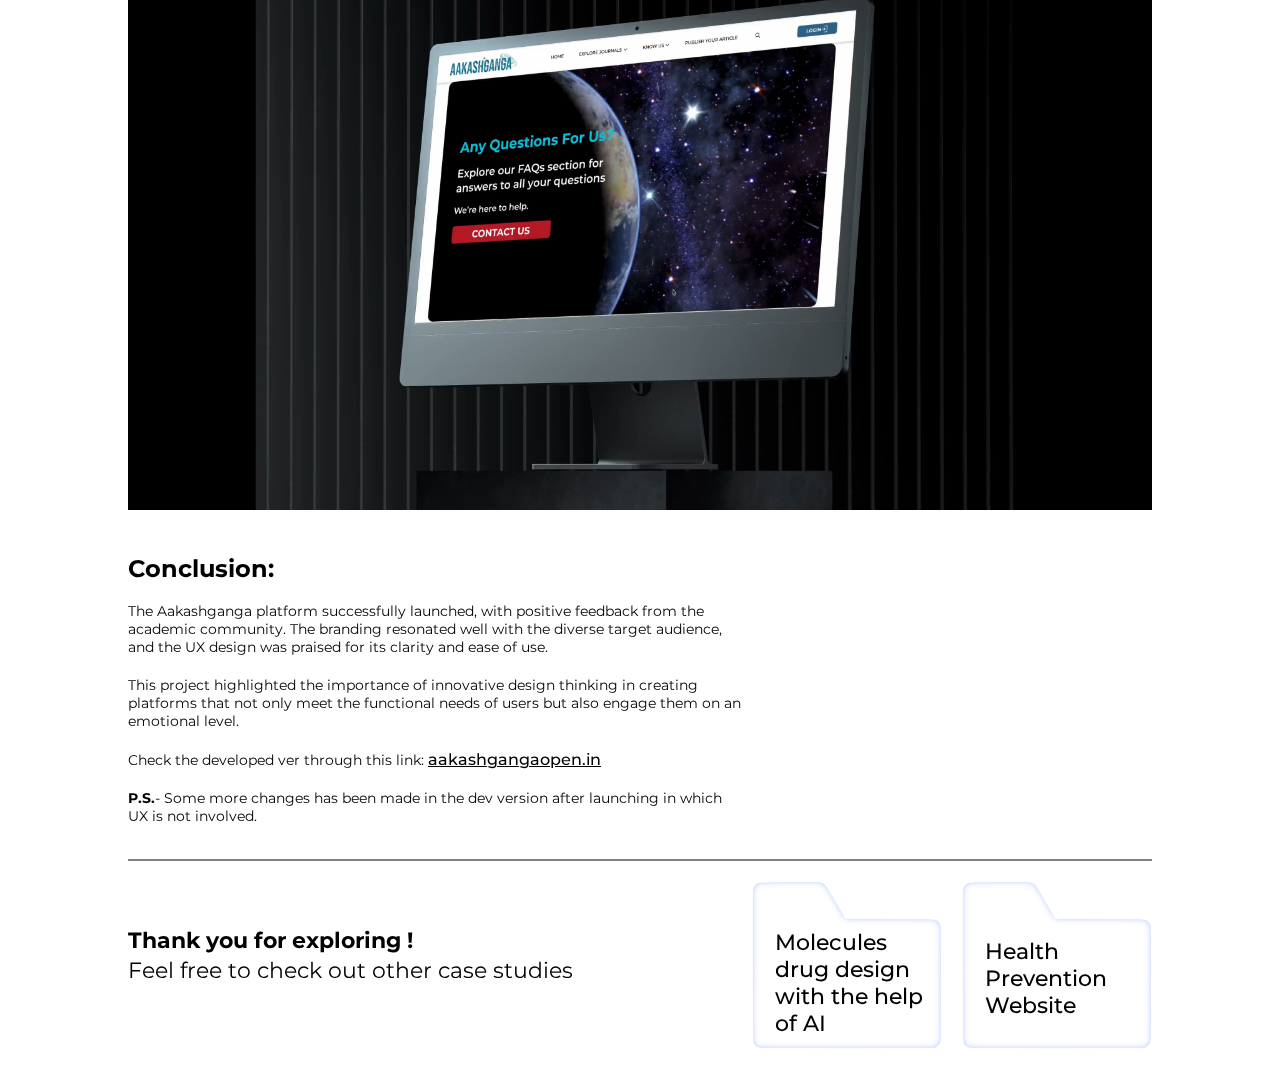
==== commit 9965da25: "Add files via upload" ====
--- a/tushar portfolio/assets/akash.htm
+++ b/tushar portfolio/assets/akash.htm
@@ -201,6 +201,192 @@
             
         }
 
+        .Branding{
+            width: 90%;
+            margin: 0 auto;
+            margin-bottom: 40px;
+
+            .right{
+                display: flex;
+                align-items: center;
+
+                .video{
+                width: 50%;
+                height: 50%;
+                box-shadow: inset 0px 0px 20px #00000041;
+                border-radius: 19px;
+                display: flex;
+                justify-content: center;
+
+                video{
+                    margin: 13px 0;
+                    width: 95%;
+                    height: 95%;
+                }
+                }
+              .para{
+                width: 50%;
+                padding-left: 20px;
+
+                .conclusion{
+                    width: 100%;
+                    list-style: none;
+                    padding: 0;
+                    font-size: 14px;
+
+                    li{
+                        padding-bottom: 20px;
+                    }
+                }
+
+              }  
+            }
+
+            .left{
+                display: flex;
+                align-items: center;
+                margin-top: -30px;
+
+                .video{
+                width: 50%;
+                height: 50%;
+
+
+                img{
+                    width: 90%;
+                    height: 90%;
+                    margin-left: 30px;
+                }
+                }
+              .para{
+                width: 50%;
+                padding-right: 20px;
+
+                .conclusion{
+                    width: 100%;
+                    list-style: none;
+                    padding: 0;
+                    font-size: 14px;
+
+                    li{
+                        padding-bottom: 20px;
+                    }
+                }
+
+              }  
+            
+        }
+            
+        }
+
+        .info-section{
+            width: 90%;
+            margin: 0 auto;
+            margin-bottom: 40px;
+
+            p{
+                width: 55%;
+                margin: 0 auto;
+                text-align: center;
+                margin-bottom: 20px;
+            }
+
+            .image-grid {
+                display: flex;
+                flex-direction: column;
+                gap: 20px; /* Space between rows */
+            }
+
+            .row {
+                display: flex;
+                justify-content: center; /* Center images in their rows */
+                gap: 20px; /* Space between images */
+            }
+
+            .border{
+                width: 50%;
+                height: 50%;
+                box-shadow: inset 0px 0px 20px #00000041;
+                border-radius: 19px;
+                margin: 0 auto;
+                display: flex;
+            }
+
+            .image-item {
+                width: 95%;
+                height: 95%;
+                height: 95%;
+                margin: 10px auto;
+                aspect-ratio: 4 / 3;
+            }
+
+            .row:first-child {
+                justify-content: center; /* Center the first image */
+            }
+
+            .row:nth-child(2) {
+                justify-content: space-between; /* Align the second-row images */
+            }
+        }
+
+        .oneNation{
+            width: 100%;
+            
+
+            .left{
+                display: flex;
+                align-items: center;
+
+                .video{
+                width: 50%;
+                height: 50%;
+                box-shadow: inset 0px 0px 20px #00000041;
+                border-radius: 19px;
+                display: flex;
+                justify-content: center;
+                margin-left: 30px;
+
+
+                img{
+                    width: 97%;
+                    margin: 5px 0;
+                    
+                }
+                }
+              .para{
+                width: 50%;
+                padding-right: 20px;
+
+                .conclusion{
+                    width: 100%;
+                    list-style: none;
+                    padding: 0;
+                    font-size: 14px;
+
+                    li{
+                        padding-bottom: 20px;
+                        width: 60%;
+                    }
+
+                }
+
+                
+                h2{
+                    color: darkred;
+                }
+
+              }  
+            
+        }
+
+        p{
+            width: 55%;
+            margin: 60px auto;
+            text-align: center;
+        }
+
+        }
+
         .typography{
             display: flex;
             justify-content: center;
@@ -224,6 +410,16 @@
 
             img{
                 width: 100%;
+            }
+
+            div{
+                h2{
+                    position: absolute;
+                }
+
+                video{
+                    width: 100%;
+                }
             }
         }
 
@@ -235,6 +431,12 @@
 
             li{
                 padding-bottom: 20px;
+
+                a{
+                    color: black;
+                    font-size: 16px;
+                    font-weight: 500;
+                }
             }
         }
 
@@ -384,6 +586,66 @@
 
         .menu-icon:hover::after {
             border-color: transparent transparent #fff transparent; /* Change arrow color when hovered */
+        }
+
+        .chakra-block{
+            h2{
+                text-align: center;
+            }
+
+            .rectangle {
+            width: 95%; /* Width of the visible rectangle */
+            height: 85vh; /* Height of the visible rectangle */
+            border: 2px solid #000; /* Optional border for visual reference */
+            overflow: hidden; /* Hides any overflow content */
+            position: relative; /* Ensures that content stays within bounds */
+            box-shadow: inset 0px 0px 12px #0000008B, 0px 1px 8px #00000093;
+            border: 33px solid #000000;
+            border-radius: 21px;
+        }
+
+        .scroll-container {
+            height: 100%; /* Container takes full height of the rectangle */
+            width: 100%;
+            overflow-y: scroll; /* Enables vertical scrolling */
+            overflow-x: hidden; /* Hides horizontal overflow */
+        }
+
+        .scroll-container img {
+            width: 100%; /* Image fits the width of the container */
+            height: auto; /* Maintains the aspect ratio */
+            display: block; /* Removes inline space for images */
+        }
+        }
+
+
+
+
+        .project-svg{
+            width: 190px;
+            height: 170px;
+
+            p{
+            position: relative;
+            top: -138px;
+            font-size: 22px;
+            font-weight: 500;
+            justify-content: center;
+            padding-left: 23px
+            }
+
+            p.molocule{
+                top: -147px;
+            }
+
+        }
+
+        .project-svg:hover{
+            p{
+                
+                color: #0D6390;
+                font-weight: 800;
+            }
         }
 
 
@@ -437,49 +699,85 @@
             </ul>
         </div>
 
-        <div>
-            <h2>User Research</h2>            
-            <ul class="points">
-                <li>In creating the design for Aakashganga, extensive research was conducted on existing publishing websites. Many were found to be monotonous and uninspiring.</li>
-                <li>To break away from this norm, a unique and engaging approach was taken.</li>        
+        <div class="problem-statement"></div>
+            <div class="Branding">
+                <div class="right">
+                    <div class="video">
+                    <video src="./aakashganga galaxy star.mp4" type="video/mp4" loop autoplay muted playsinline>
+                        Sorry, your browser doesn't support HTML5 video tag.</video>
+                    </div> 
+                    <div class="para">
+                        <ul class="conclusion">
+                            <li>A key design element was the use of a red dot, symbolizing a shooting star in a universe, which strikes over three dots representing Aakashganga.</li>
+                            <li>This metaphorical representation was used as the hero image, signifying the platform’s role in making groundbreaking knowledge accessible like a “shooting star” across the academic universe.</li>
+                        </ul>
+                    </div>   
+                </div> 
+                <div class="left">
+                    <div class="para">
+                        <ul class="conclusion">
+                            <li>The website design also incorporated a modern card structure layout.</li>
+                            <li>This approach brought a fresh, new look and feel to the platform, balancing aesthetics with functionality.</li>
+                        </ul>
+                    </div>
+                    <div class="video">
+                    <img src="./Group 43960.png" alt="scientist">    
+                </div>                  
+            </div>            
+        </div>
+        
+        <div class="info-section">
+            <p>Designed infographics to simplify and visually communicate complex information, making it more accessible to a broader audience.</p>
+            <div class="image-grid">
+                <div class="row">
+                    <div class="border">
+                        <img src="./Screenshot 2024-08-21 at 6.41.51 PM.png" alt="Image 1" class="image-item">
+                    </div>                    
+                </div>
+                <div class="row">
+                    <div class="border">
+                        <img src="./Screenshot 2024-08-21 at 6.47.41 PM.png" alt="Image 2" class="image-item">
+                    </div>
+                    <div class="border">
+                        <img src="./Screenshot 2024-08-21 at 6.45.12 PM.png" alt="Image 3" class="image-item">
+                    </div>                
+                </div>
+            </div>
+        </div>
+
+        <div class="oneNation">
+            <div class="left">
+                <div class="para">
+                    <ul class="conclusion">
+                        <li>Motion videos to simplify and visually communicate complex information</li>
+
+                    </ul>
+                    <h2>Built with Love in India</h2>
+                </div>
+                <div class="video">
+                    <img src="./Group 43945.png" alt="oneNation">    
+                </div>                  
+            </div> 
+            <p>Masthead designs of Seven interdisciplinary journals for publishing both local and global research.</p>
+        </div>    
+
+        <div class="problem-statement">
+            <div class="persona">
+                <img src="./Group 43961.png" alt="persona-image">
+            </div>            
+        </div>
+
+        <div class="Statement">
+            <h2>User Experience</h2>            
+            <ul class="conclusion">
+                <li>Designed an intuitive flow chart that mapped out the user journey, ensuring that users could easily navigate the platform, whether they were submitting research, launching a journal, or publishing conference papers.</li>
             </ul>
-        </div>
-
-        <div>
-            <h2>Methodology</h2>            
-            <ul class="points">
-                <li><strong>Surveys:</strong> Conducted online surveys targeting a sample of Spanish-speaking users to gather insights on their healthcare needs and online behaviors.</li>
-                <li> <strong>Interviews:</strong> Conducted in-depth interviews with healthcare professionals and individuals with respiratory issues to understand their expectations from a healthcare website.</li>
-                <li><strong>Competitive Analysis:</strong> Analyzed existing healthcare websites in Spain to identify gaps and opportunities for differentiation.</li>
-                <li><strong>Key Findings:</strong> Users value credible, easy-to-understand information. There is a preference for websites that offer a seamless and intuitive user experience. Users expect quick access to product information and ways to manage respiratory health.</li>        
-            </ul>
-        </div>
-
-        <div class="problem-statement">
-            <h2>Empathy Map</h2>
-            <div class="taskflow">
-                <img src="./empathy mapping (Community).png" alt="persona-image">
-            </div>            
-        </div>
-
-        <div class="problem-statement">
-            <h2>User Persona</h2>
-            <div class="persona">
-                <img src="./Isabel_persona.png" alt="persona-image">
-            </div>            
-        </div>
-
-        <div class="problem-statement">
-            <h2>Information Architecture</h2>
-            <div class="taskflow">
-                <img src="./information architecture - photobank CZ (Community).png" alt="userFlow-image">
-            </div>            
         </div>
 
         <div class="problem-statement">
             <h2>Typography</h2>
             <div class="typography">
-                <img src="./Group 43934.png" alt="Typography-image">
+                <img src="./Group 43962.png" alt="Typography-image">
             </div>            
         </div>
 
@@ -487,43 +785,53 @@
             <h2>Colors</h2>
             <br>
             <div class="color">
-                <img src="./Group 43942 (2).png" alt="Color-image">
-            </div>            
-        </div>
-
-        <div class="problem-statement">
-            <h2>Wireframes</h2>
-            <div class="color">
-                <img src="./Screenshot 2024-08-20 at 4.32.38 PM.png" alt="Wireframes-image">
+                <img src="./Group 43942-3.png" alt="Color-image">
             </div>            
         </div>
 
         <div class="problem-statement">
             <h2>Visual Designs</h2>
             <div class="visual">
-                <img src="./Screenshot 2024-08-20 at 4.35.29 PM.png" alt="visualdesign-image">
-                <img src="./Mask Group 2.png" alt="visualdesign-image">
-                <img src="./Screenshot 2024-08-20 at 5.57.30 PM.png" alt="visualdesign-image">
-                <img src="./ORL55C1.png" alt="visualdesign-image">
+                <img src="./Mask Group 379.png" alt="visualdesign-image">
+                <div>
+                    <h2>Sell Page</h2>
+                    <video src="./ag_mocup.mp4" type="video/mp4" loop autoplay muted playsinline>
+                        Sorry, your browser doesn't support HTML5 video tag.</video>
+                </div>
+                <img src="./Screenshot 2024-08-22 at 6.12.04 PM.png" alt="visualdesign-image">
             </div>            
         </div>
 
+        <div class="chakra-block">
+            <h2>Charakh Shastra Journal Page</h2>
+            <div class="rectangle">
+                <div class="scroll-container">
+                    <img src="./Charakh Shastra.png" alt="Scrolling Image" class="scroll-image">
+                </div>
+            </div>            
+        </div>
+
+
         <div class="problem-statement">
-            <h2>Prototype</h2>
+            <h2>Faq Page</h2>
             <div class="taskflow">
-                <video src="./AdobeStock_605008253.mp4" type="video/mp4" width="100%" height="100%" loop autoplay muted playsinline>
+                <!-- <video src="./AdobeStock_605008253.mp4" type="video/mp4" width="100%" height="100%" loop autoplay muted playsinline>
                     Sorry, your browser doesn't support HTML5 video tag.
-                </video>
+                </video> -->
+                <img src="./faq mock vid.png" alt="faq">
             </div>            
         </div>
 
         <div>
             <h2>Conclusion:</h2>            
             <ul class="conclusion">
-                <li>The final product successfully addresses the needs of the target audience by providing reliable, easy-to-understand information on respiratory health and promoting the company’s products in a non-intrusive, helpful manner.</li>
-                <li>**Phase2,3** Plan for future enhancements based on user feedback, such as adding more interactive elements like a symptom checker or live chat with healthcare professionals.</li>
+                <li>The Aakashganga platform successfully launched, with positive feedback from the academic community. The branding resonated well with the diverse target audience, and the UX design was praised for its clarity and ease of use.</li>
+                <li>This project highlighted the importance of innovative design thinking in creating platforms that not only meet the functional needs of users but also engage them on an emotional level.</li>
+                <li>Check the developed ver through this link: <a href="https://www.aakashgangaopen.in" target="_blank">aakashgangaopen.in</a> </li>
+                <li><strong>P.S.</strong>- Some more changes has been made in the dev version after launching in which UX is not involved.</li>
             </ul>
         </div>
+        
 
         <div class="breaker"></div>
 
@@ -534,14 +842,80 @@
             </div>
             
             <div class="case-studies">
-                <div class="case-study" onclick="toMoleculeProject()"><p>Molecules drug design with the help of AI</p></div>
-                <div class="case-study" onclick="toHealthProject()"><p>Health Prevention Website</p></div>
+                <div class="project-svg" onclick="toMoleculeProject()">
+                    <svg id="svg" xmlns="http://www.w3.org/2000/svg" xmlns:xlink="http://www.w3.org/1999/xlink" viewBox="0 0 316.702 280.263">
+                        <defs>
+                          <filter id="Path_19_1" x="0" y="0" filterUnits="userSpaceOnUse">
+                            <feOffset input="SourceAlpha"/>
+                            <feGaussianBlur class="blur-width" stdDeviation="5.5" result="blur"/>
+                            <feFlood class="flood-color" flood-color="#436EFF7C" flood-opacity="0.89" result="color"/>
+                            <feComposite operator="out" in="SourceGraphic" in2="blur"/>
+                            <feComposite operator="in" in="color"/>
+                            <feComposite operator="in" in2="SourceGraphic"/>
+                          </filter>
+                        </defs>
+                        <g id="Component_14_1" data-name="Component 14 – 1" transform="translate(0.5 0.5)">
+                          <g data-type="innerShadowGroup">
+                            <path id="Path_19-2" data-name="Path 19" d="M29.439,5.155l-.01,0-.01.005A17.979,17.979,0,0,0,23.087,10.7,13.986,13.986,0,0,0,20.5,18.8v124.08c0,62.689.026,94.8.307,111.634.14,8.411.343,13.041.643,15.775a16.265,16.265,0,0,0,.543,2.994,6.357,6.357,0,0,0,.754,1.613h0l.009.015a17.133,17.133,0,0,0,5.774,5.423l.013.007.013.007c.97.509,2.2.85,5.56,1.109s8.977.442,18.777.569c19.609.255,56.082.294,125.186.294,72.313,0,108.733,0,127.542-.261,9.394-.132,14.424-.328,17.343-.626a17.315,17.315,0,0,0,3.16-.547,7.781,7.781,0,0,0,1.709-.756l.024-.013.023-.016a22.431,22.431,0,0,0,6.059-5.92l.015-.024.015-.024a8.875,8.875,0,0,0,.761-1.572,12.54,12.54,0,0,0,.566-2.5,114.421,114.421,0,0,0,.64-12.029c.268-12.683.268-36.79.268-84.3v-.05c0-47.507,0-71.614-.268-84.3a114.457,114.457,0,0,0-.64-12.03,12.533,12.533,0,0,0-.566-2.5,8.827,8.827,0,0,0-.761-1.572l-.015-.024-.015-.023a22.376,22.376,0,0,0-6.059-5.94l-.015-.011-.017-.01a9.368,9.368,0,0,0-3.743-1.311,80.753,80.753,0,0,0-9.72-.665c-9.874-.3-28.168-.377-63.575-.53l-.959,0-73.45-.309L160.036,36.469h0c-7.7-13.12-11.969-20.29-14.831-24.435a27.374,27.374,0,0,0-3.57-4.4,11.946,11.946,0,0,0-3.069-2.091,13.749,13.749,0,0,0-3.628-1.453,39.719,39.719,0,0,0-7.029-.733c-6.876-.3-19.408-.3-44.293-.3h-.081C60.8,3.134,48.2,3.224,40.852,3.5,33.531,3.781,31.3,4.246,29.439,5.155Z" transform="translate(-20.5 -3.056)" fill="none" style="mix-blend-mode: plus-lighter;"/>
+                            <g class="border-effect" transform="matrix(1, 0, 0, 1, -0.5, -0.5)" filter="url(#Path_19_1)">
+                              <path id="Path_19-3" data-name="Path 19" d="M29.439,5.155l-.01,0-.01.005A17.979,17.979,0,0,0,23.087,10.7,13.986,13.986,0,0,0,20.5,18.8v124.08c0,62.689.026,94.8.307,111.634.14,8.411.343,13.041.643,15.775a16.265,16.265,0,0,0,.543,2.994,6.357,6.357,0,0,0,.754,1.613h0l.009.015a17.133,17.133,0,0,0,5.774,5.423l.013.007.013.007c.97.509,2.2.85,5.56,1.109s8.977.442,18.777.569c19.609.255,56.082.294,125.186.294,72.313,0,108.733,0,127.542-.261,9.394-.132,14.424-.328,17.343-.626a17.315,17.315,0,0,0,3.16-.547,7.781,7.781,0,0,0,1.709-.756l.024-.013.023-.016a22.431,22.431,0,0,0,6.059-5.92l.015-.024.015-.024a8.875,8.875,0,0,0,.761-1.572,12.54,12.54,0,0,0,.566-2.5,114.421,114.421,0,0,0,.64-12.029c.268-12.683.268-36.79.268-84.3v-.05c0-47.507,0-71.614-.268-84.3a114.457,114.457,0,0,0-.64-12.03,12.533,12.533,0,0,0-.566-2.5,8.827,8.827,0,0,0-.761-1.572l-.015-.024-.015-.023a22.376,22.376,0,0,0-6.059-5.94l-.015-.011-.017-.01a9.368,9.368,0,0,0-3.743-1.311,80.753,80.753,0,0,0-9.72-.665c-9.874-.3-28.168-.377-63.575-.53l-.959,0-73.45-.309L160.036,36.469h0c-7.7-13.12-11.969-20.29-14.831-24.435a27.374,27.374,0,0,0-3.57-4.4,11.946,11.946,0,0,0-3.069-2.091,13.749,13.749,0,0,0-3.628-1.453,39.719,39.719,0,0,0-7.029-.733c-6.876-.3-19.408-.3-44.293-.3h-.081C60.8,3.134,48.2,3.224,40.852,3.5,33.531,3.781,31.3,4.246,29.439,5.155Z" transform="translate(-20 -2.56)" fill="#fff"/>
+                            </g>
+                            <path id="Path_19-4" data-name="Path 19" d="M29.439,5.155l-.01,0-.01.005A17.979,17.979,0,0,0,23.087,10.7,13.986,13.986,0,0,0,20.5,18.8v124.08c0,62.689.026,94.8.307,111.634.14,8.411.343,13.041.643,15.775a16.265,16.265,0,0,0,.543,2.994,6.357,6.357,0,0,0,.754,1.613h0l.009.015a17.133,17.133,0,0,0,5.774,5.423l.013.007.013.007c.97.509,2.2.85,5.56,1.109s8.977.442,18.777.569c19.609.255,56.082.294,125.186.294,72.313,0,108.733,0,127.542-.261,9.394-.132,14.424-.328,17.343-.626a17.315,17.315,0,0,0,3.16-.547,7.781,7.781,0,0,0,1.709-.756l.024-.013.023-.016a22.431,22.431,0,0,0,6.059-5.92l.015-.024.015-.024a8.875,8.875,0,0,0,.761-1.572,12.54,12.54,0,0,0,.566-2.5,114.421,114.421,0,0,0,.64-12.029c.268-12.683.268-36.79.268-84.3v-.05c0-47.507,0-71.614-.268-84.3a114.457,114.457,0,0,0-.64-12.03,12.533,12.533,0,0,0-.566-2.5,8.827,8.827,0,0,0-.761-1.572l-.015-.024-.015-.023a22.376,22.376,0,0,0-6.059-5.94l-.015-.011-.017-.01a9.368,9.368,0,0,0-3.743-1.311,80.753,80.753,0,0,0-9.72-.665c-9.874-.3-28.168-.377-63.575-.53l-.959,0-73.45-.309L160.036,36.469h0c-7.7-13.12-11.969-20.29-14.831-24.435a27.374,27.374,0,0,0-3.57-4.4,11.946,11.946,0,0,0-3.069-2.091,13.749,13.749,0,0,0-3.628-1.453,39.719,39.719,0,0,0-7.029-.733c-6.876-.3-19.408-.3-44.293-.3h-.081C60.8,3.134,48.2,3.224,40.852,3.5,33.531,3.781,31.3,4.246,29.439,5.155Z" transform="translate(-20.5 -3.056)" fill="none" stroke="#fff" stroke-width="2"/>
+                          </g>
+                        </g>
+                      </svg>
+                      <p class="molocule">Molecules drug design with the help of AI</p>
+                    </div>
+               
+                <div class="project-svg" onclick="toHealthProject()">
+                    <svg id="svg" xmlns="http://www.w3.org/2000/svg" xmlns:xlink="http://www.w3.org/1999/xlink" viewBox="0 0 316.702 280.263">
+                        <defs>
+                          <filter id="Path_19_2" x="0" y="0" filterUnits="userSpaceOnUse">
+                            <feOffset input="SourceAlpha"/>
+                            <feGaussianBlur class="blur-width" stdDeviation="5.5" result="blur"/>
+                            <feFlood class="flood-color" flood-color="#436EFF7C" flood-opacity="0.89" result="color"/>
+                            <feComposite operator="out" in="SourceGraphic" in2="blur"/>
+                            <feComposite operator="in" in="color"/>
+                            <feComposite operator="in" in2="SourceGraphic"/>
+                          </filter>
+                        </defs>
+                        <g id="Component_14_1" data-name="Component 14 – 1" transform="translate(0.5 0.5)">
+                          <g data-type="innerShadowGroup">
+                            <path id="Path_19-2" data-name="Path 19" d="M29.439,5.155l-.01,0-.01.005A17.979,17.979,0,0,0,23.087,10.7,13.986,13.986,0,0,0,20.5,18.8v124.08c0,62.689.026,94.8.307,111.634.14,8.411.343,13.041.643,15.775a16.265,16.265,0,0,0,.543,2.994,6.357,6.357,0,0,0,.754,1.613h0l.009.015a17.133,17.133,0,0,0,5.774,5.423l.013.007.013.007c.97.509,2.2.85,5.56,1.109s8.977.442,18.777.569c19.609.255,56.082.294,125.186.294,72.313,0,108.733,0,127.542-.261,9.394-.132,14.424-.328,17.343-.626a17.315,17.315,0,0,0,3.16-.547,7.781,7.781,0,0,0,1.709-.756l.024-.013.023-.016a22.431,22.431,0,0,0,6.059-5.92l.015-.024.015-.024a8.875,8.875,0,0,0,.761-1.572,12.54,12.54,0,0,0,.566-2.5,114.421,114.421,0,0,0,.64-12.029c.268-12.683.268-36.79.268-84.3v-.05c0-47.507,0-71.614-.268-84.3a114.457,114.457,0,0,0-.64-12.03,12.533,12.533,0,0,0-.566-2.5,8.827,8.827,0,0,0-.761-1.572l-.015-.024-.015-.023a22.376,22.376,0,0,0-6.059-5.94l-.015-.011-.017-.01a9.368,9.368,0,0,0-3.743-1.311,80.753,80.753,0,0,0-9.72-.665c-9.874-.3-28.168-.377-63.575-.53l-.959,0-73.45-.309L160.036,36.469h0c-7.7-13.12-11.969-20.29-14.831-24.435a27.374,27.374,0,0,0-3.57-4.4,11.946,11.946,0,0,0-3.069-2.091,13.749,13.749,0,0,0-3.628-1.453,39.719,39.719,0,0,0-7.029-.733c-6.876-.3-19.408-.3-44.293-.3h-.081C60.8,3.134,48.2,3.224,40.852,3.5,33.531,3.781,31.3,4.246,29.439,5.155Z" transform="translate(-20.5 -3.056)" fill="none" style="mix-blend-mode: plus-lighter;"/>
+                            <g class="border-effect" transform="matrix(1, 0, 0, 1, -0.5, -0.5)" filter="url(#Path_19_2)">
+                              <path id="Path_19-3" data-name="Path 19" d="M29.439,5.155l-.01,0-.01.005A17.979,17.979,0,0,0,23.087,10.7,13.986,13.986,0,0,0,20.5,18.8v124.08c0,62.689.026,94.8.307,111.634.14,8.411.343,13.041.643,15.775a16.265,16.265,0,0,0,.543,2.994,6.357,6.357,0,0,0,.754,1.613h0l.009.015a17.133,17.133,0,0,0,5.774,5.423l.013.007.013.007c.97.509,2.2.85,5.56,1.109s8.977.442,18.777.569c19.609.255,56.082.294,125.186.294,72.313,0,108.733,0,127.542-.261,9.394-.132,14.424-.328,17.343-.626a17.315,17.315,0,0,0,3.16-.547,7.781,7.781,0,0,0,1.709-.756l.024-.013.023-.016a22.431,22.431,0,0,0,6.059-5.92l.015-.024.015-.024a8.875,8.875,0,0,0,.761-1.572,12.54,12.54,0,0,0,.566-2.5,114.421,114.421,0,0,0,.64-12.029c.268-12.683.268-36.79.268-84.3v-.05c0-47.507,0-71.614-.268-84.3a114.457,114.457,0,0,0-.64-12.03,12.533,12.533,0,0,0-.566-2.5,8.827,8.827,0,0,0-.761-1.572l-.015-.024-.015-.023a22.376,22.376,0,0,0-6.059-5.94l-.015-.011-.017-.01a9.368,9.368,0,0,0-3.743-1.311,80.753,80.753,0,0,0-9.72-.665c-9.874-.3-28.168-.377-63.575-.53l-.959,0-73.45-.309L160.036,36.469h0c-7.7-13.12-11.969-20.29-14.831-24.435a27.374,27.374,0,0,0-3.57-4.4,11.946,11.946,0,0,0-3.069-2.091,13.749,13.749,0,0,0-3.628-1.453,39.719,39.719,0,0,0-7.029-.733c-6.876-.3-19.408-.3-44.293-.3h-.081C60.8,3.134,48.2,3.224,40.852,3.5,33.531,3.781,31.3,4.246,29.439,5.155Z" transform="translate(-20 -2.56)" fill="#fff"/>
+                            </g>
+                            <path id="Path_19-4" data-name="Path 19" d="M29.439,5.155l-.01,0-.01.005A17.979,17.979,0,0,0,23.087,10.7,13.986,13.986,0,0,0,20.5,18.8v124.08c0,62.689.026,94.8.307,111.634.14,8.411.343,13.041.643,15.775a16.265,16.265,0,0,0,.543,2.994,6.357,6.357,0,0,0,.754,1.613h0l.009.015a17.133,17.133,0,0,0,5.774,5.423l.013.007.013.007c.97.509,2.2.85,5.56,1.109s8.977.442,18.777.569c19.609.255,56.082.294,125.186.294,72.313,0,108.733,0,127.542-.261,9.394-.132,14.424-.328,17.343-.626a17.315,17.315,0,0,0,3.16-.547,7.781,7.781,0,0,0,1.709-.756l.024-.013.023-.016a22.431,22.431,0,0,0,6.059-5.92l.015-.024.015-.024a8.875,8.875,0,0,0,.761-1.572,12.54,12.54,0,0,0,.566-2.5,114.421,114.421,0,0,0,.64-12.029c.268-12.683.268-36.79.268-84.3v-.05c0-47.507,0-71.614-.268-84.3a114.457,114.457,0,0,0-.64-12.03,12.533,12.533,0,0,0-.566-2.5,8.827,8.827,0,0,0-.761-1.572l-.015-.024-.015-.023a22.376,22.376,0,0,0-6.059-5.94l-.015-.011-.017-.01a9.368,9.368,0,0,0-3.743-1.311,80.753,80.753,0,0,0-9.72-.665c-9.874-.3-28.168-.377-63.575-.53l-.959,0-73.45-.309L160.036,36.469h0c-7.7-13.12-11.969-20.29-14.831-24.435a27.374,27.374,0,0,0-3.57-4.4,11.946,11.946,0,0,0-3.069-2.091,13.749,13.749,0,0,0-3.628-1.453,39.719,39.719,0,0,0-7.029-.733c-6.876-.3-19.408-.3-44.293-.3h-.081C60.8,3.134,48.2,3.224,40.852,3.5,33.531,3.781,31.3,4.246,29.439,5.155Z" transform="translate(-20.5 -3.056)" fill="none" stroke="#fff" stroke-width="2"/>
+                          </g>
+                        </g>
+                      </svg>
+                      <p>Health Prevention Website</p>
+                    </div>
             </div>           
         </div>
 
         <div class="menu-icon" data-tooltip="Tushar Chawla"><img src="./Component 45 – 1.svg" alt="client-logo"></div>
 
         <script>
+            const svgElements = document.querySelectorAll('.project-svg');
+
+            svgElements.forEach(function(svgElement) {
+
+                svgElement.addEventListener('mouseenter', function() {
+                    const floodElement = svgElement.querySelector('.flood-color');
+                    const floodBlur = svgElement.querySelector('.blur-width');
+                    floodElement.setAttribute('flood-color', '#0D6390');  // Change color on hover
+                    floodBlur.setAttribute('stdDeviation', '15.5');
+                });
+
+                svgElement.addEventListener('mouseleave', function() {
+                    const floodElement = svgElement.querySelector('.flood-color');
+                    const floodBlur = svgElement.querySelector('.blur-width');
+                    floodElement.setAttribute('flood-color', '#436EFF7C');  // Revert back to the original color
+                    floodBlur.setAttribute('stdDeviation', '5.5');
+                });
+            });
+
             function toMoleculeProject(){
             window.location.href="./molecule.htm";
             }
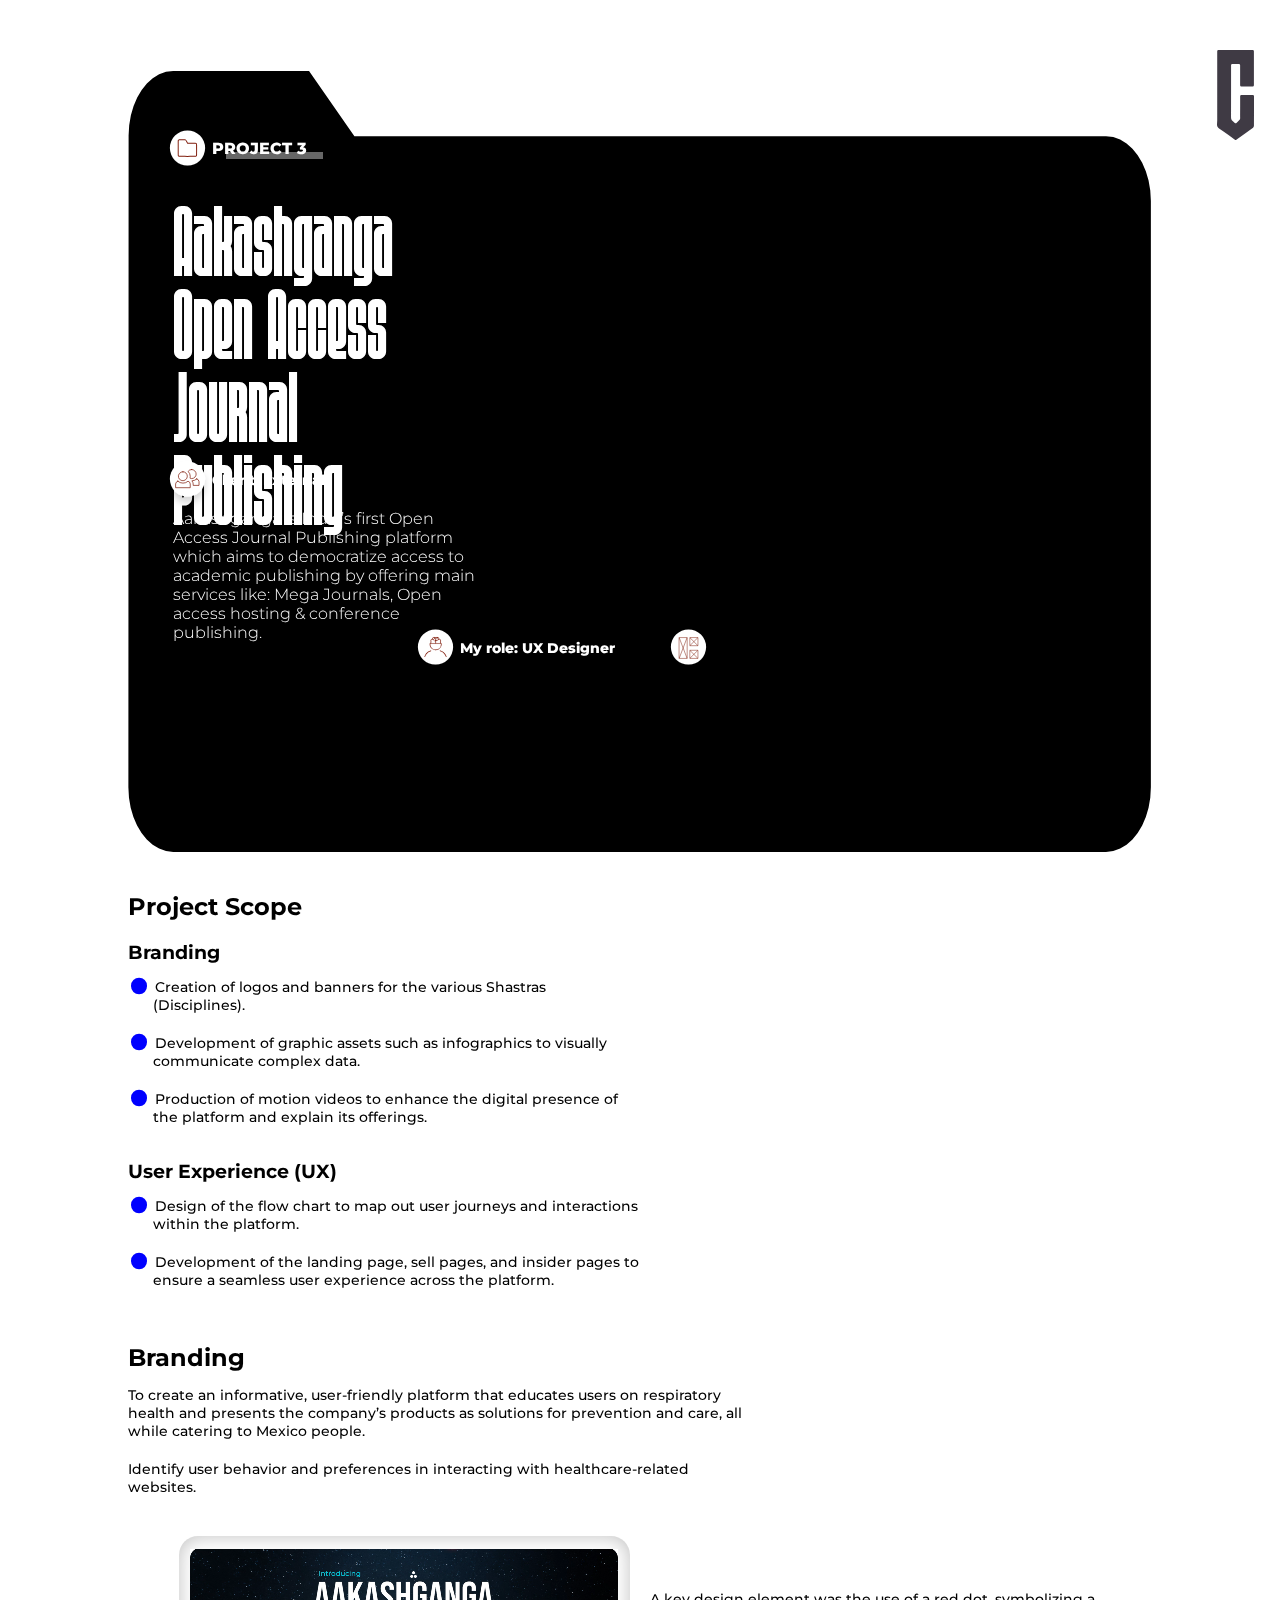
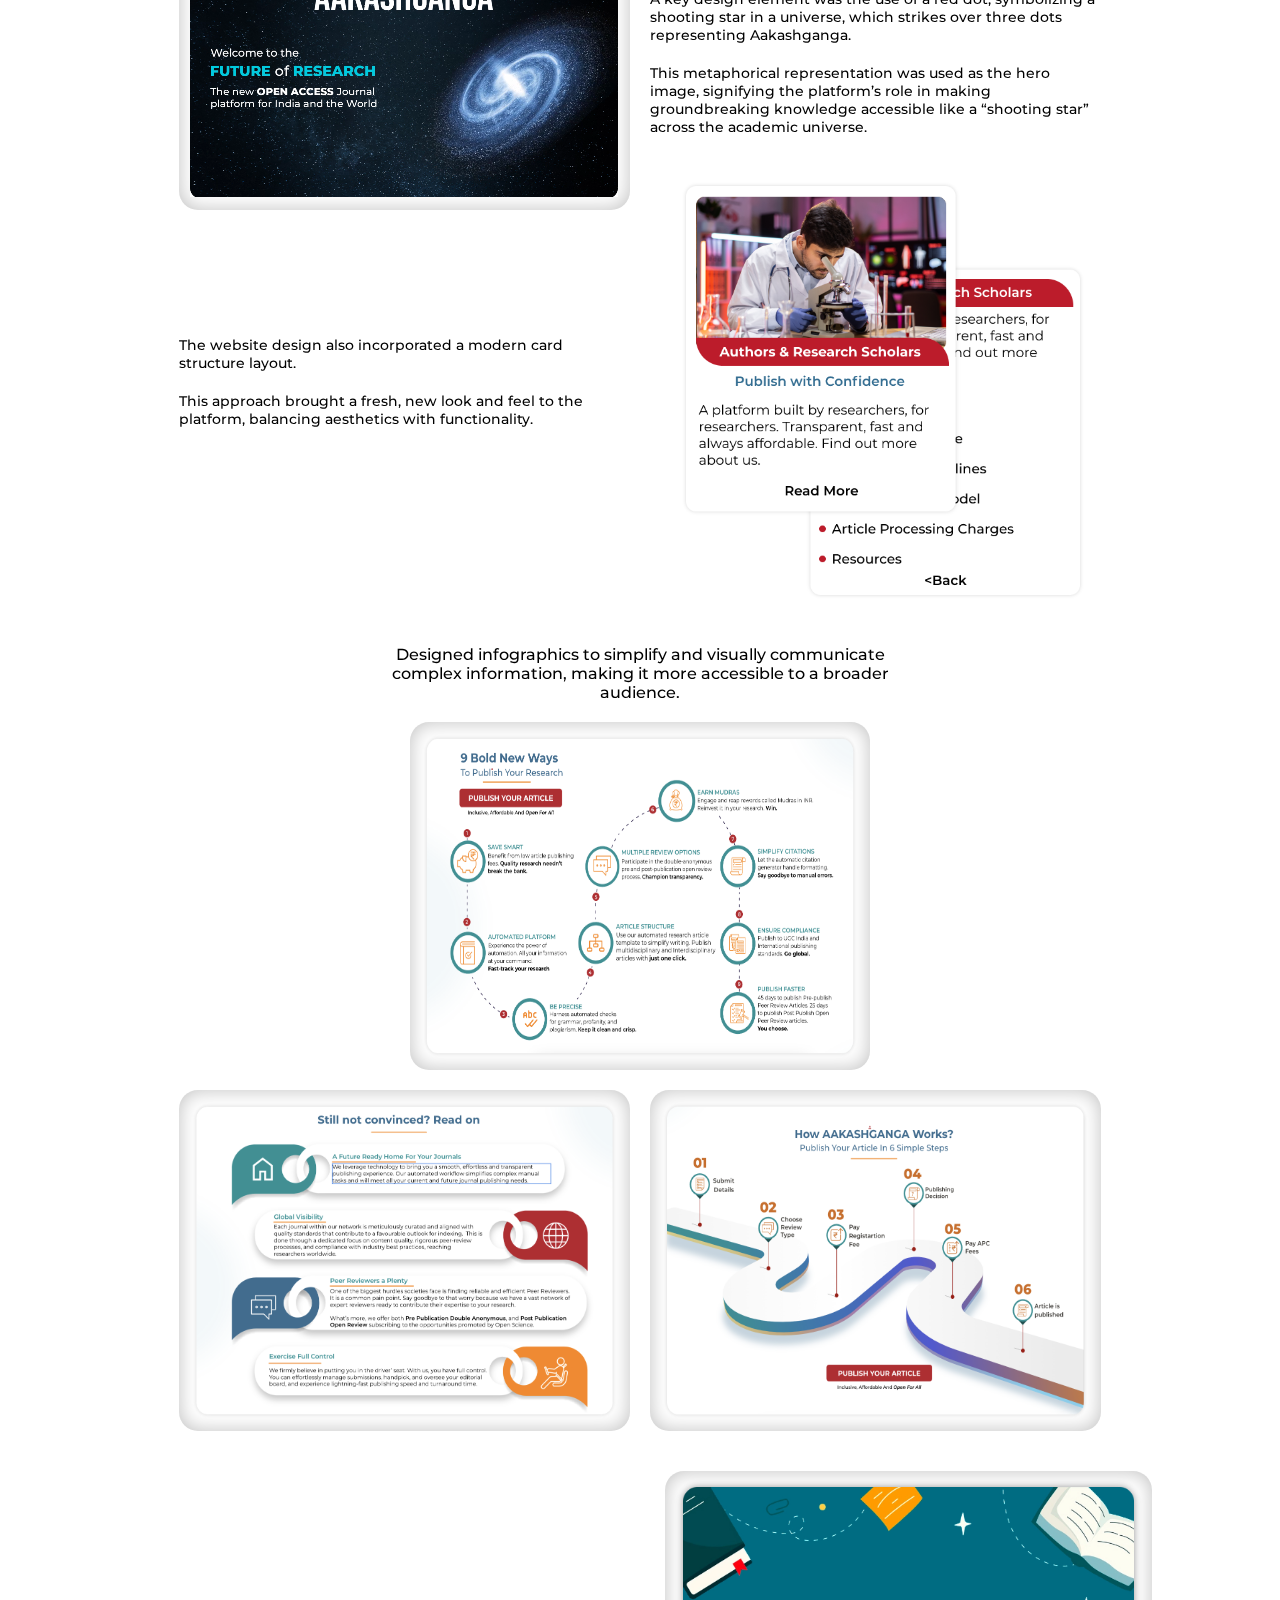
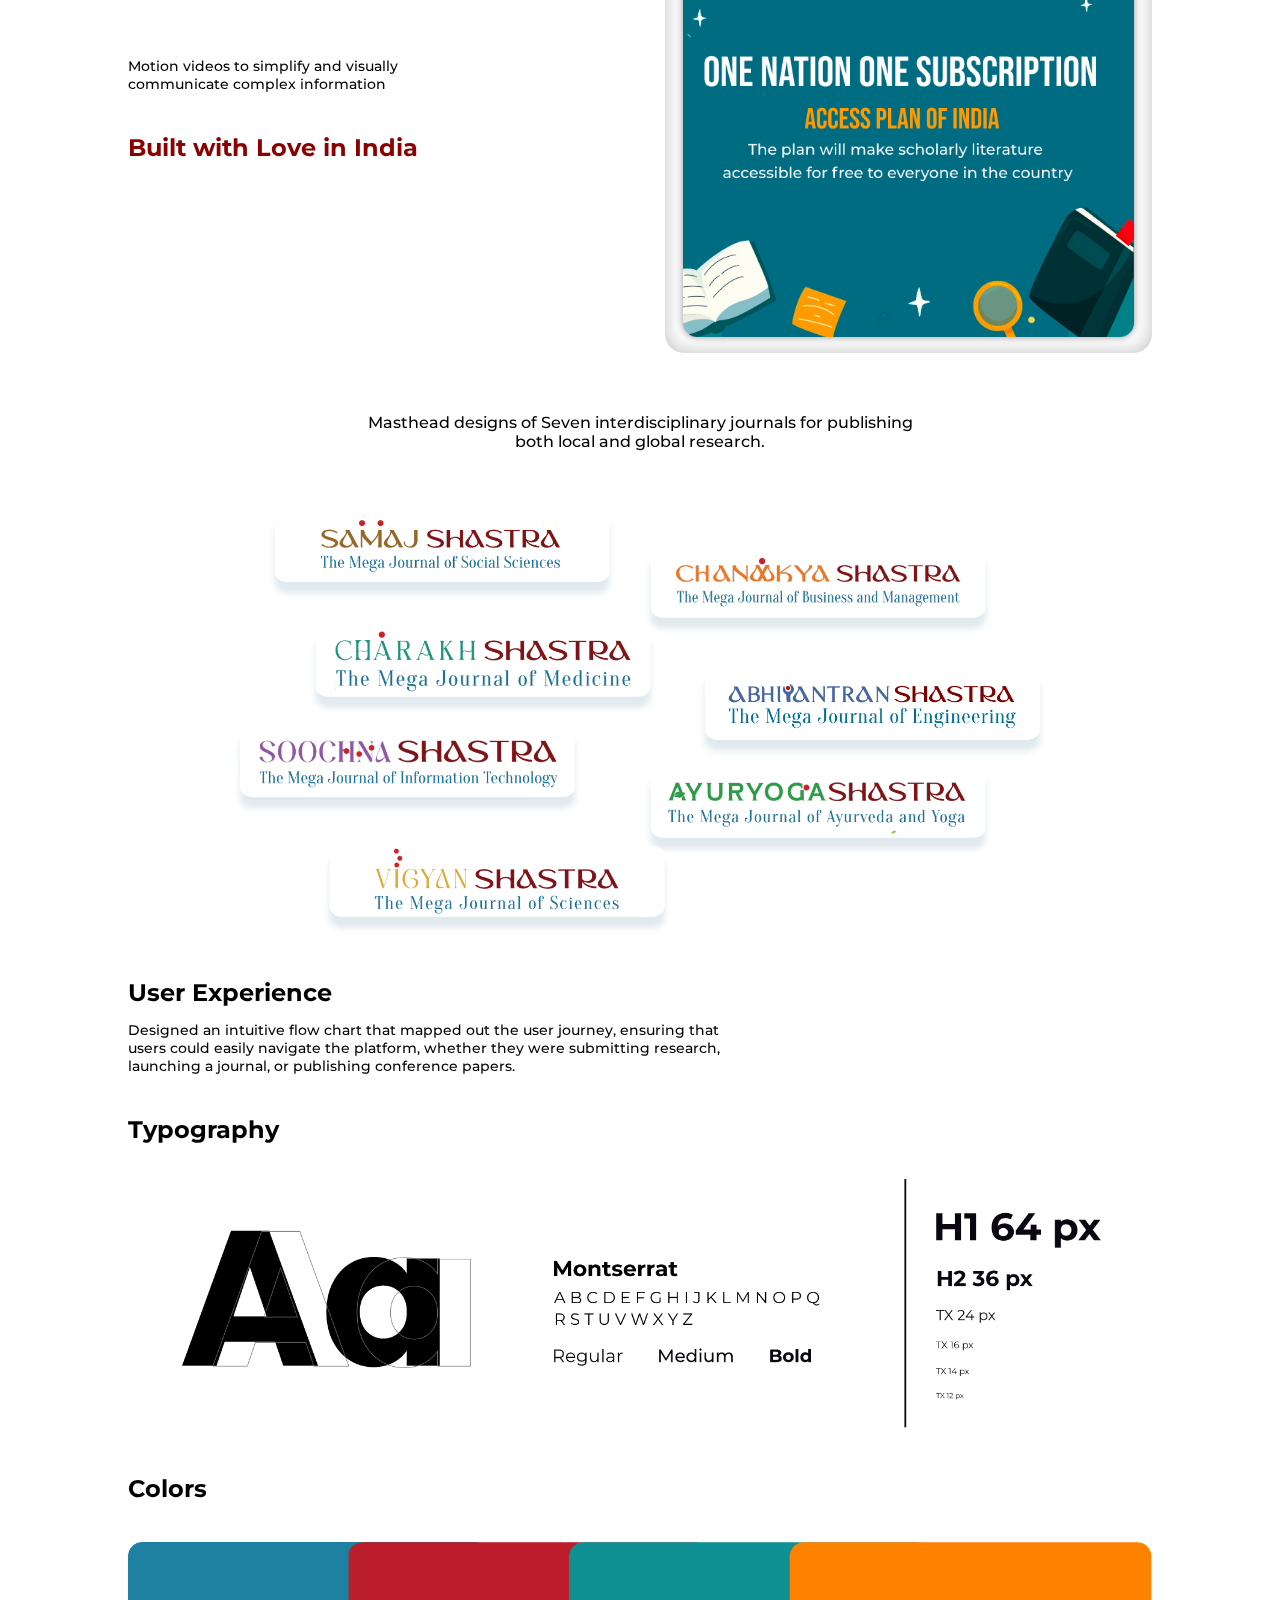
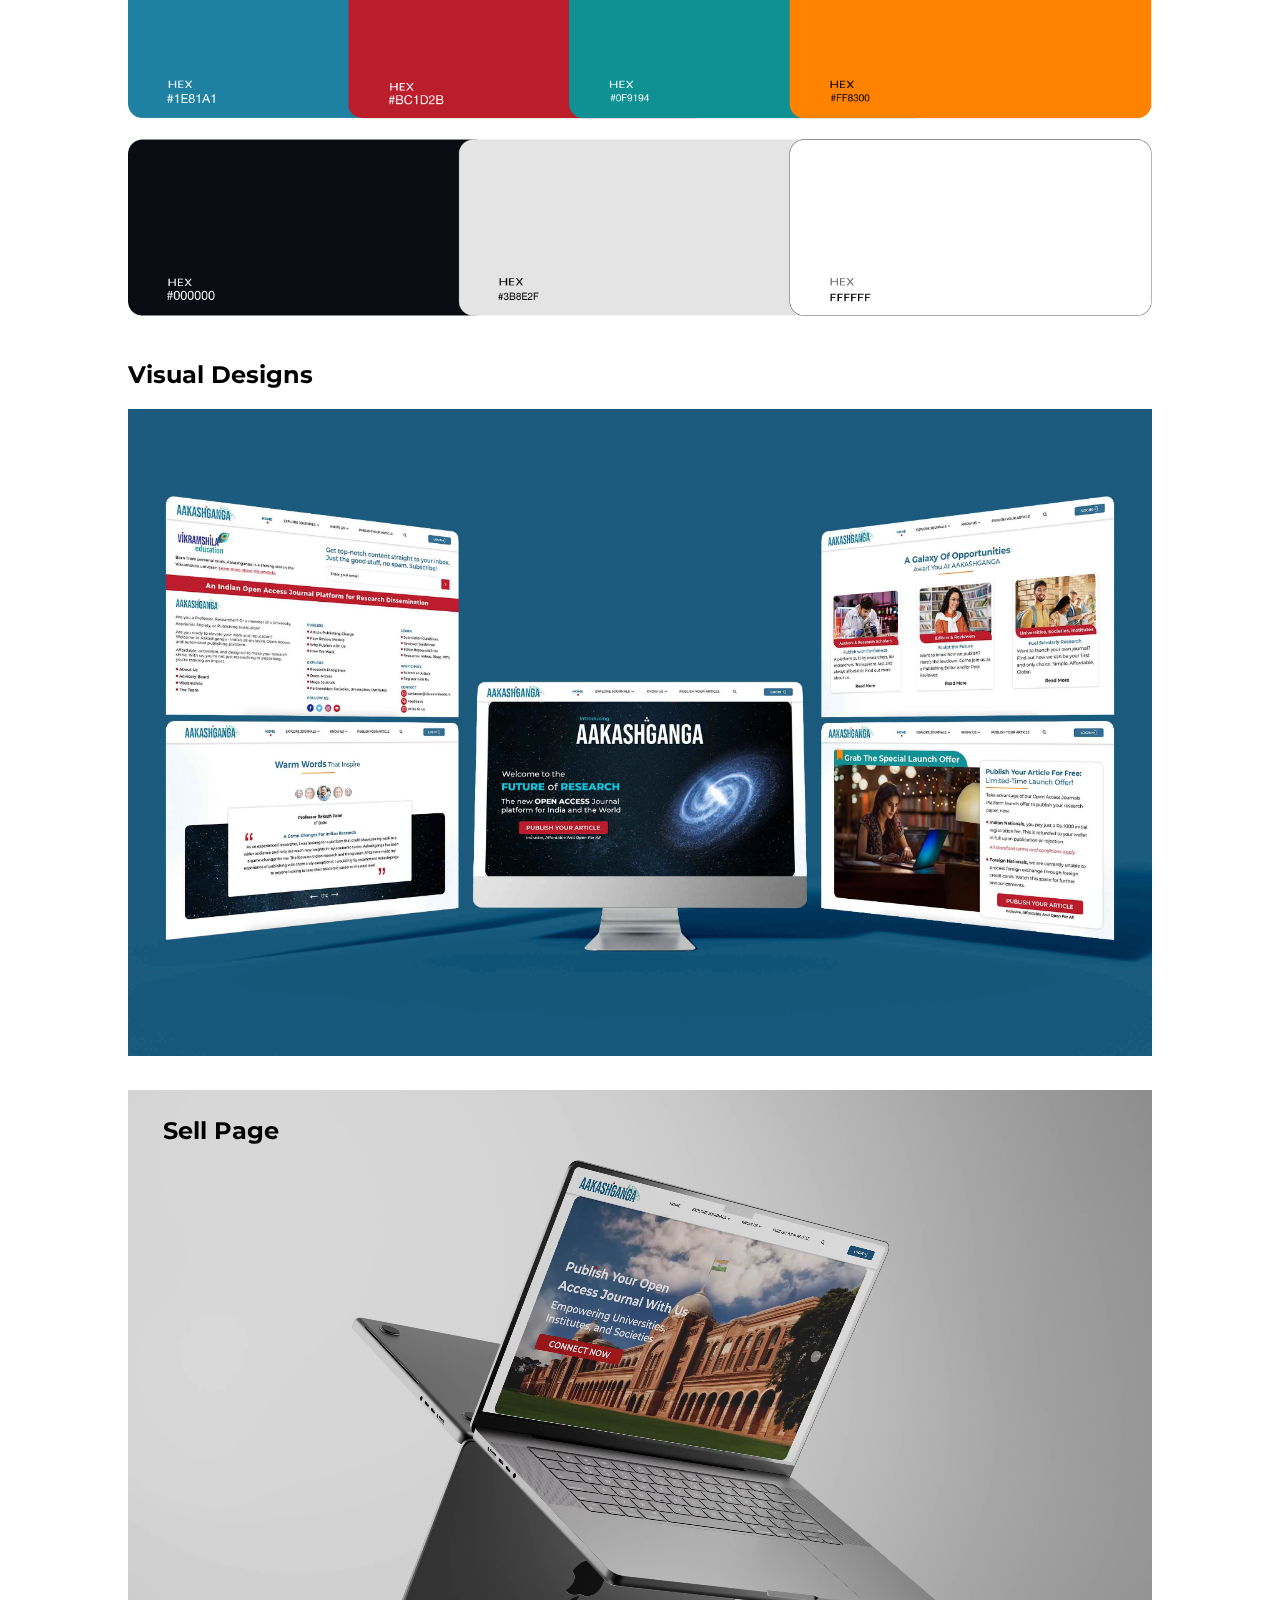
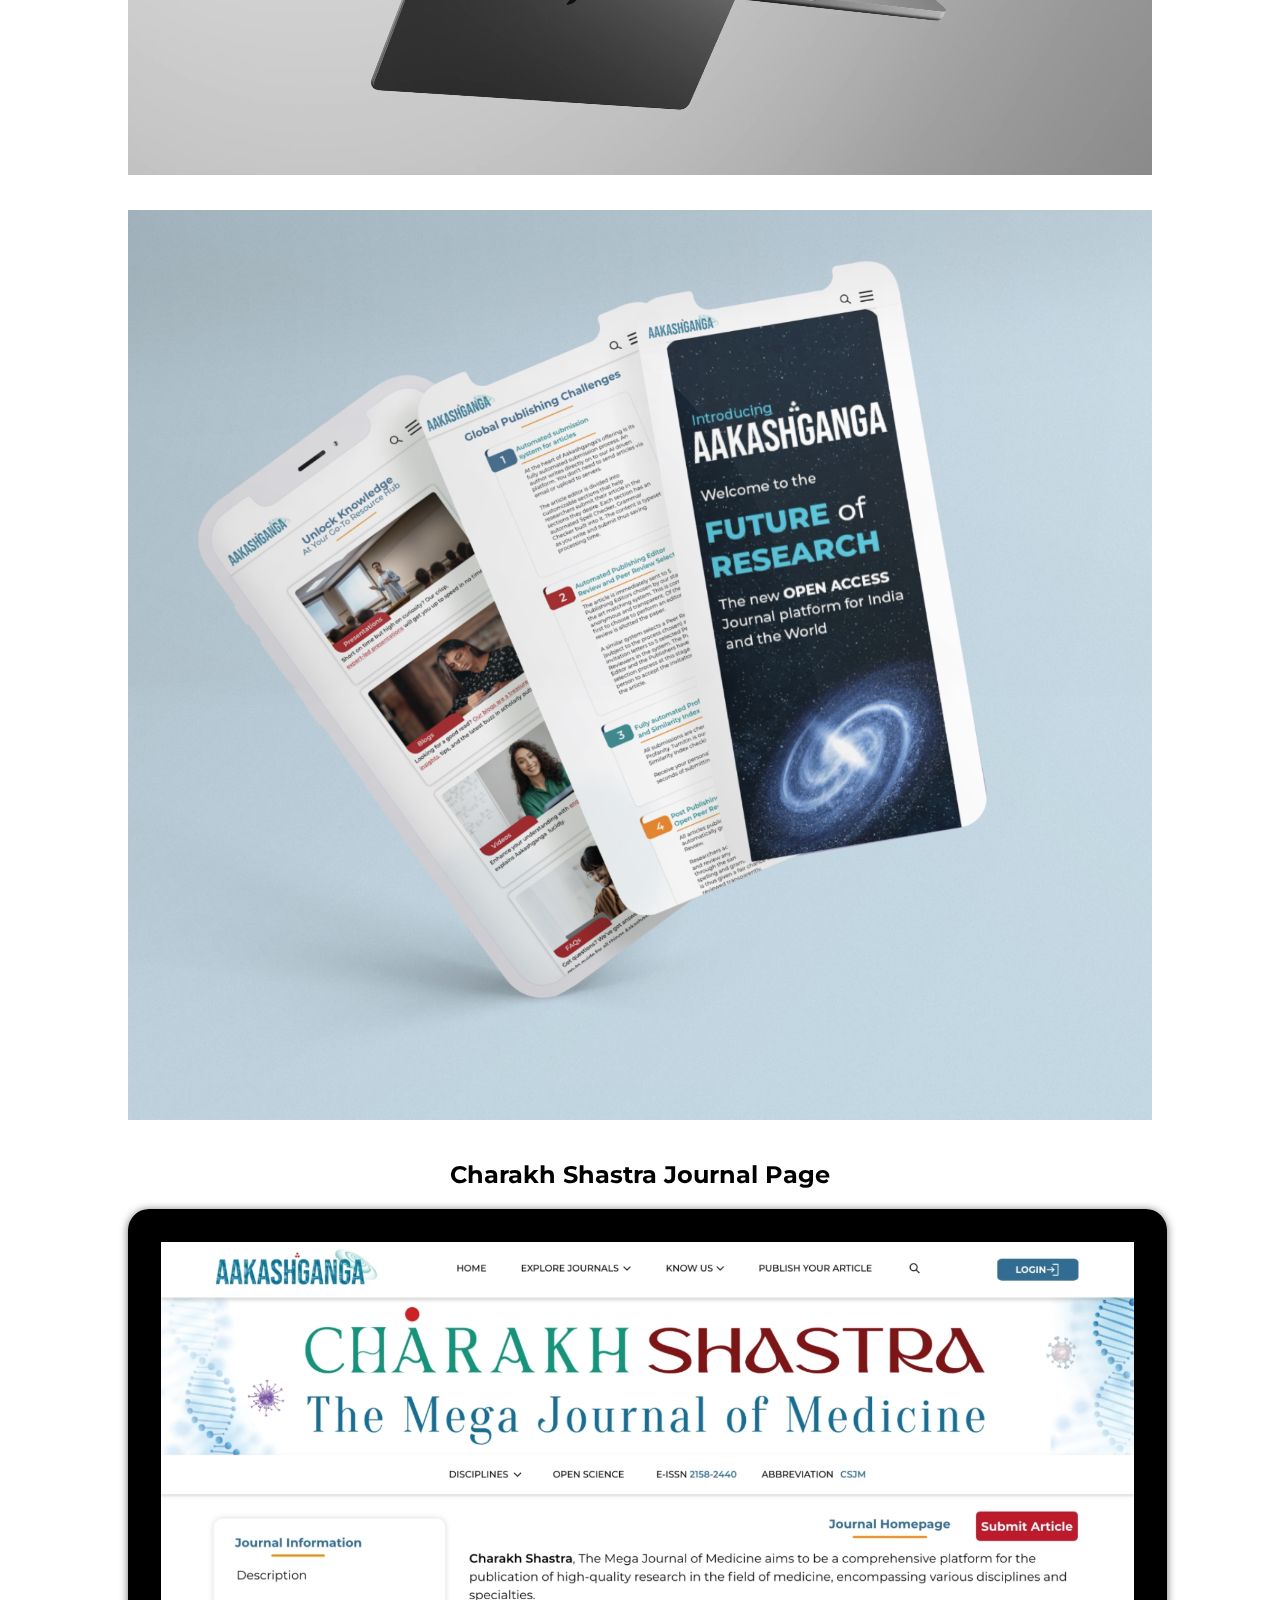
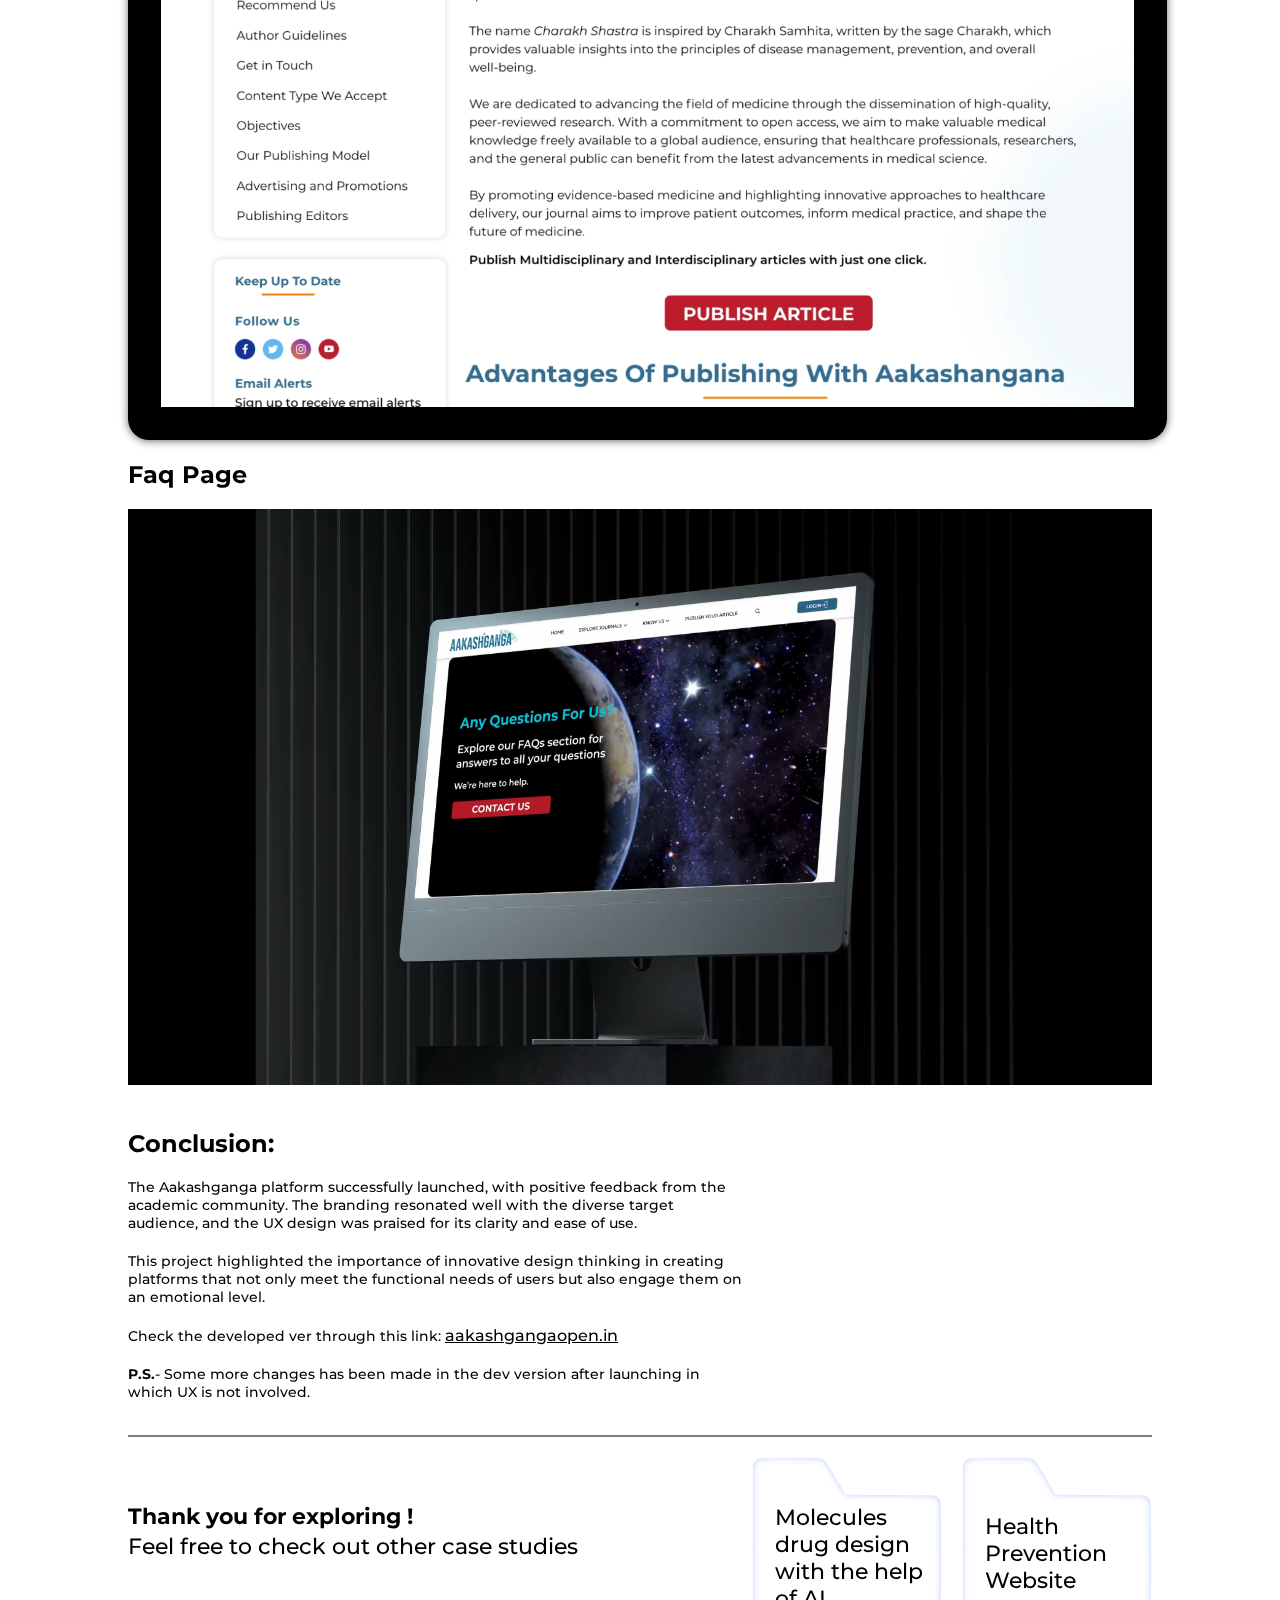
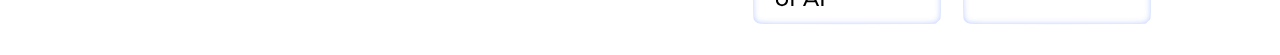
==== commit 6ca9a4b8: "fixed video box issue and hover-effect fix" ====
--- a/tushar portfolio/assets/akash.htm
+++ b/tushar portfolio/assets/akash.htm
@@ -22,6 +22,7 @@
             margin: 70px auto 0;
             font-family: "Montserrat", sans-serif;
             font-size: 16px;
+            font-weight: 500;
         }
 
         .main{
@@ -413,12 +414,18 @@
             }
 
             div{
+                margin-top: -65px;
                 h2{
-                    position: absolute;
+                    position: relative;
+                    z-index: 1;
+                    top: 75px;
+                    left: 35px;
                 }
 
                 video{
-                    width: 100%;
+                    width: 119%;
+                    clip-path: inset(0 8%);
+                    margin-left: -9.5%;
                 }
             }
         }
@@ -848,7 +855,7 @@
                           <filter id="Path_19_1" x="0" y="0" filterUnits="userSpaceOnUse">
                             <feOffset input="SourceAlpha"/>
                             <feGaussianBlur class="blur-width" stdDeviation="5.5" result="blur"/>
-                            <feFlood class="flood-color" flood-color="#436EFF7C" flood-opacity="0.89" result="color"/>
+                            <feFlood class="flood-color" flood-color="#436EFF7D" flood-opacity="0.89" result="color"/>
                             <feComposite operator="out" in="SourceGraphic" in2="blur"/>
                             <feComposite operator="in" in="color"/>
                             <feComposite operator="in" in2="SourceGraphic"/>
@@ -873,7 +880,7 @@
                           <filter id="Path_19_2" x="0" y="0" filterUnits="userSpaceOnUse">
                             <feOffset input="SourceAlpha"/>
                             <feGaussianBlur class="blur-width" stdDeviation="5.5" result="blur"/>
-                            <feFlood class="flood-color" flood-color="#436EFF7C" flood-opacity="0.89" result="color"/>
+                            <feFlood class="flood-color" flood-color="#436EFF7D" flood-opacity="0.89" result="color"/>
                             <feComposite operator="out" in="SourceGraphic" in2="blur"/>
                             <feComposite operator="in" in="color"/>
                             <feComposite operator="in" in2="SourceGraphic"/>
@@ -904,14 +911,14 @@
                 svgElement.addEventListener('mouseenter', function() {
                     const floodElement = svgElement.querySelector('.flood-color');
                     const floodBlur = svgElement.querySelector('.blur-width');
-                    floodElement.setAttribute('flood-color', '#0D6390');  // Change color on hover
+                    floodElement.setAttribute('flood-color', '#1DB4F0');  // Change color on hover
                     floodBlur.setAttribute('stdDeviation', '15.5');
                 });
 
                 svgElement.addEventListener('mouseleave', function() {
                     const floodElement = svgElement.querySelector('.flood-color');
                     const floodBlur = svgElement.querySelector('.blur-width');
-                    floodElement.setAttribute('flood-color', '#436EFF7C');  // Revert back to the original color
+                    floodElement.setAttribute('flood-color', '#436EFF7D');  // Revert back to the original color
                     floodBlur.setAttribute('stdDeviation', '5.5');
                 });
             });
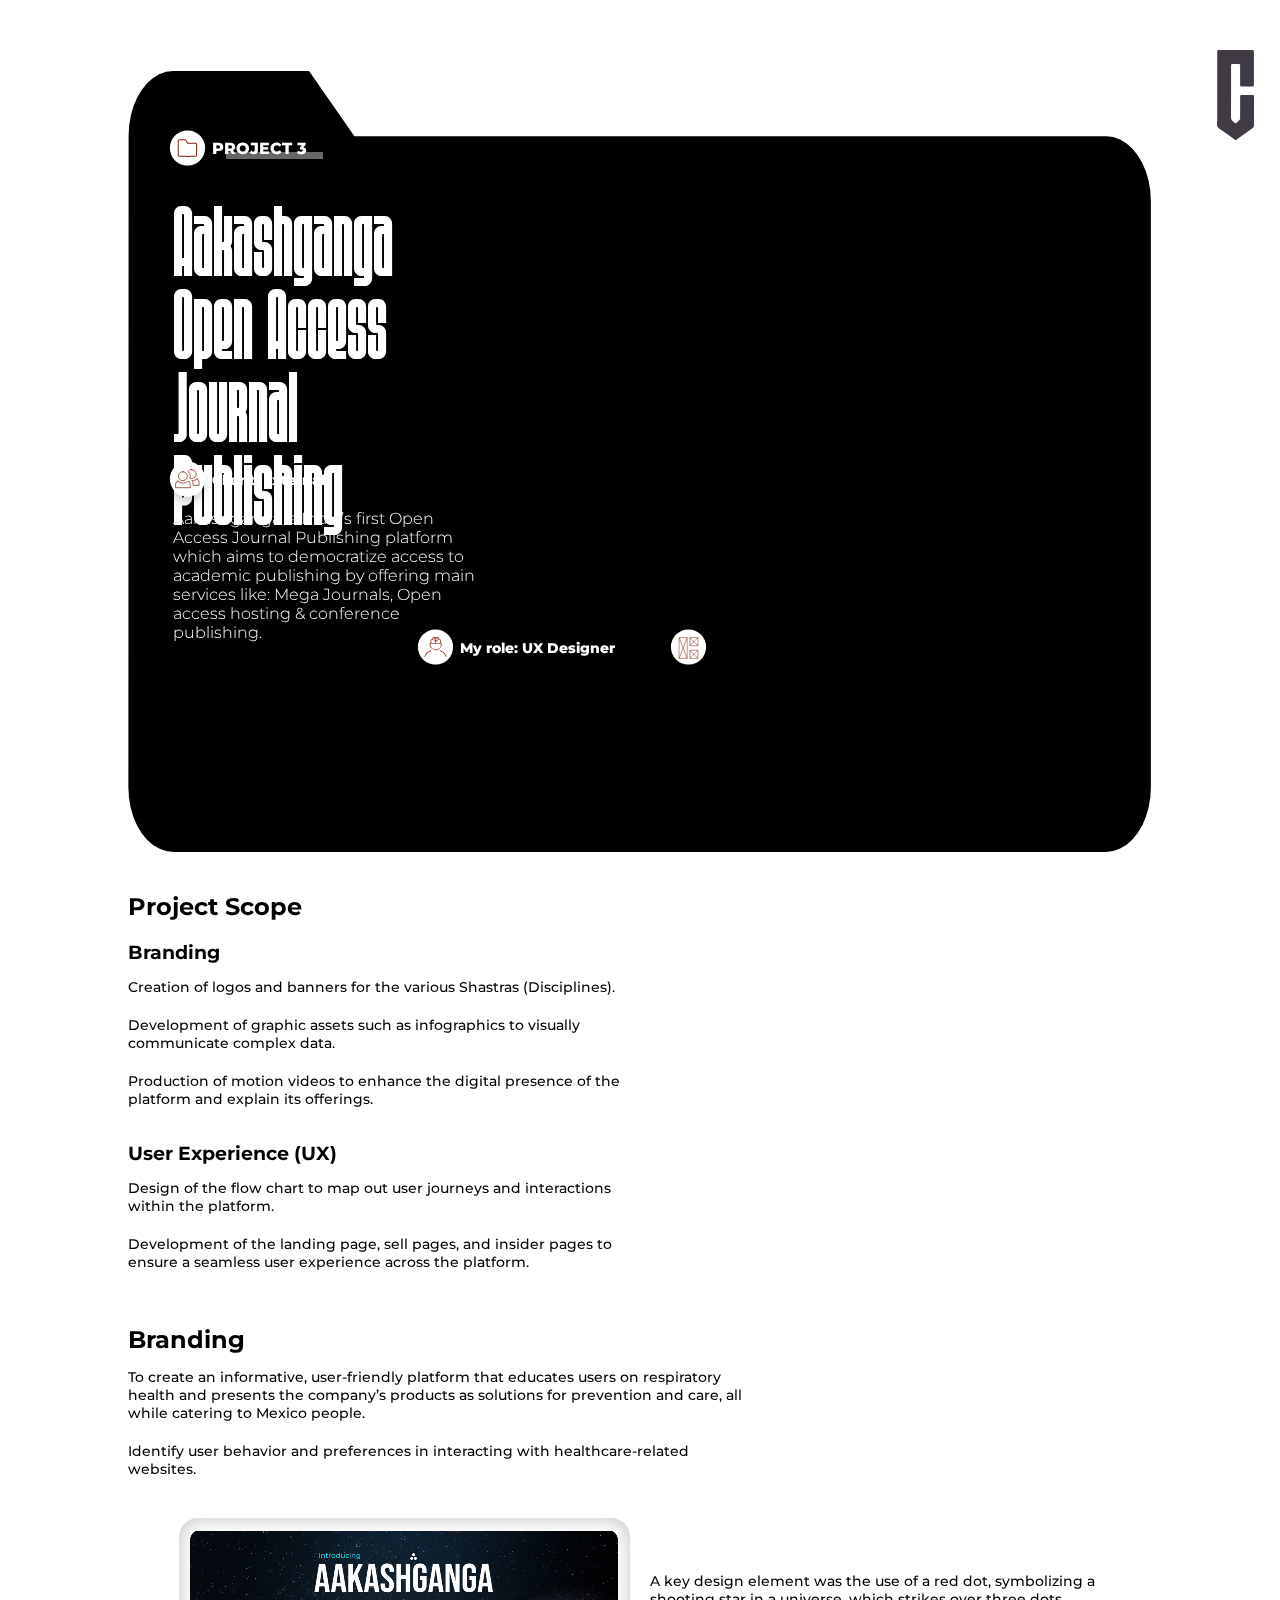
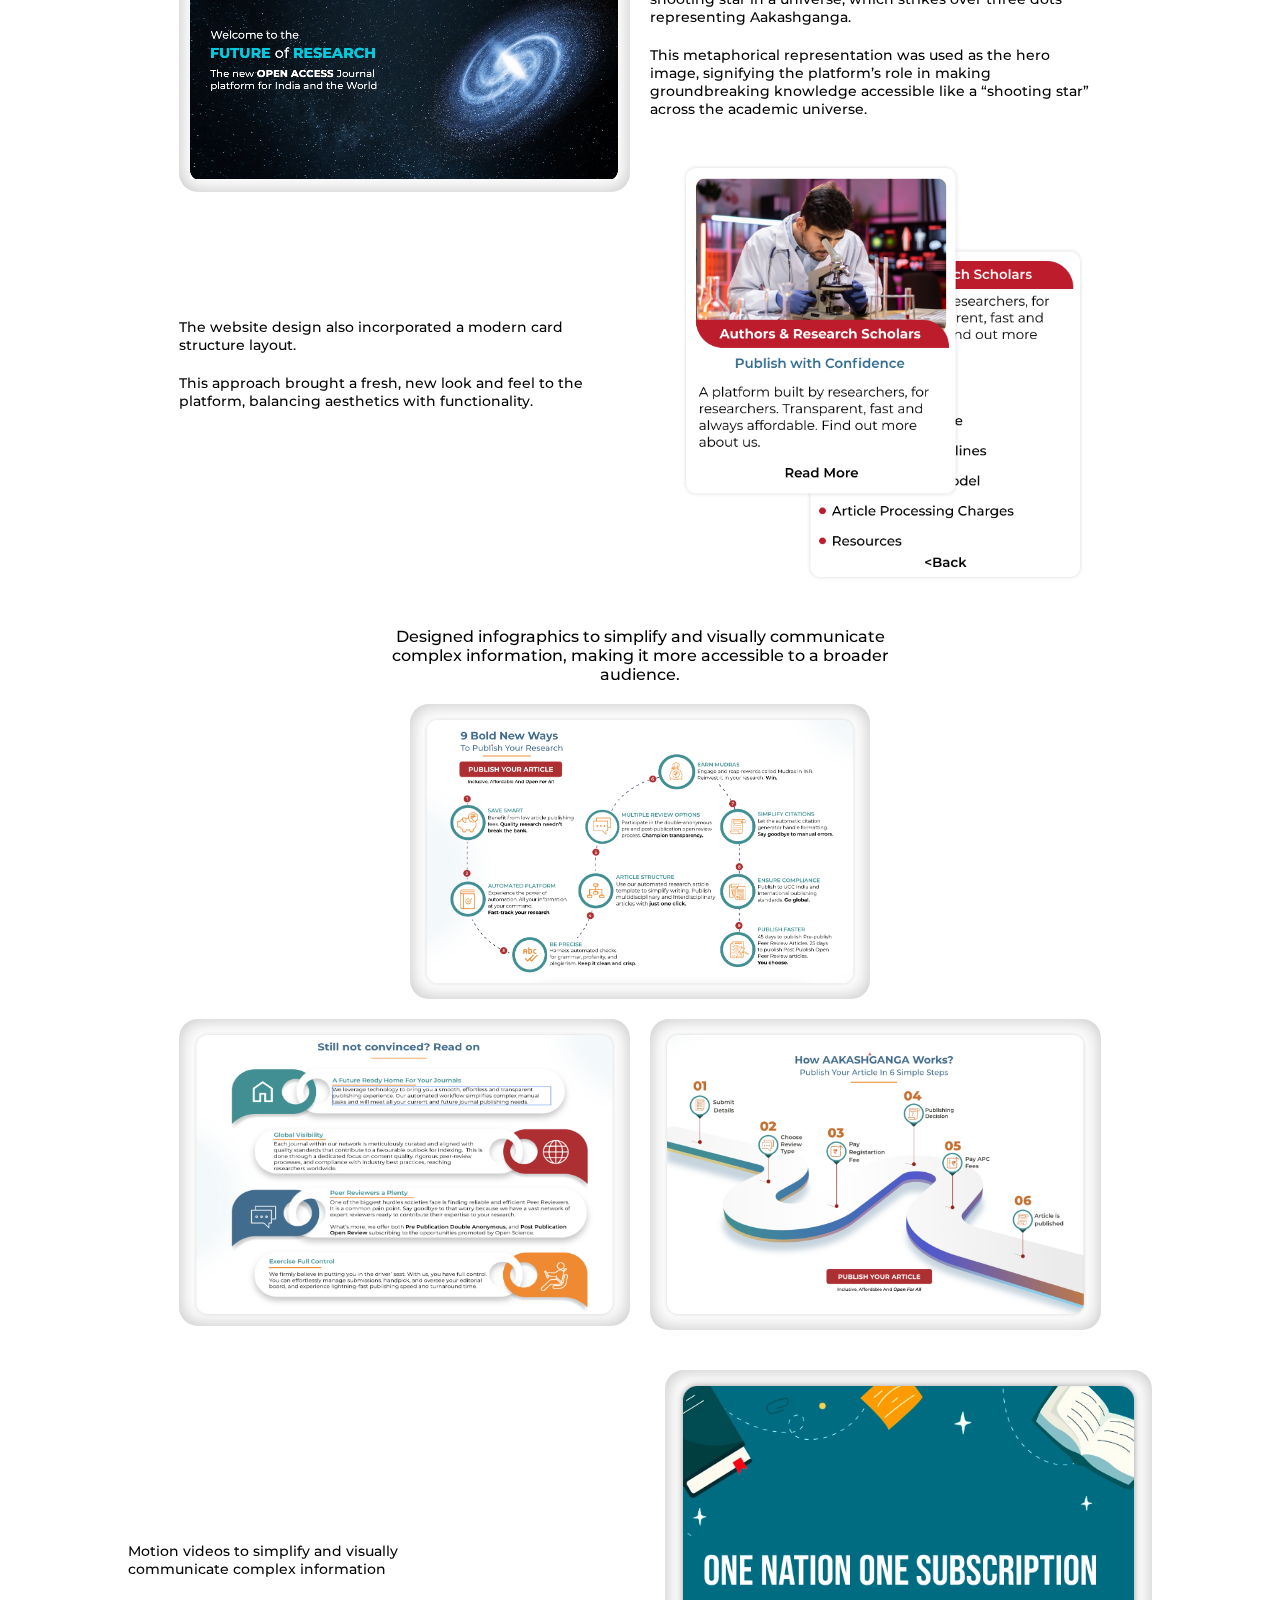
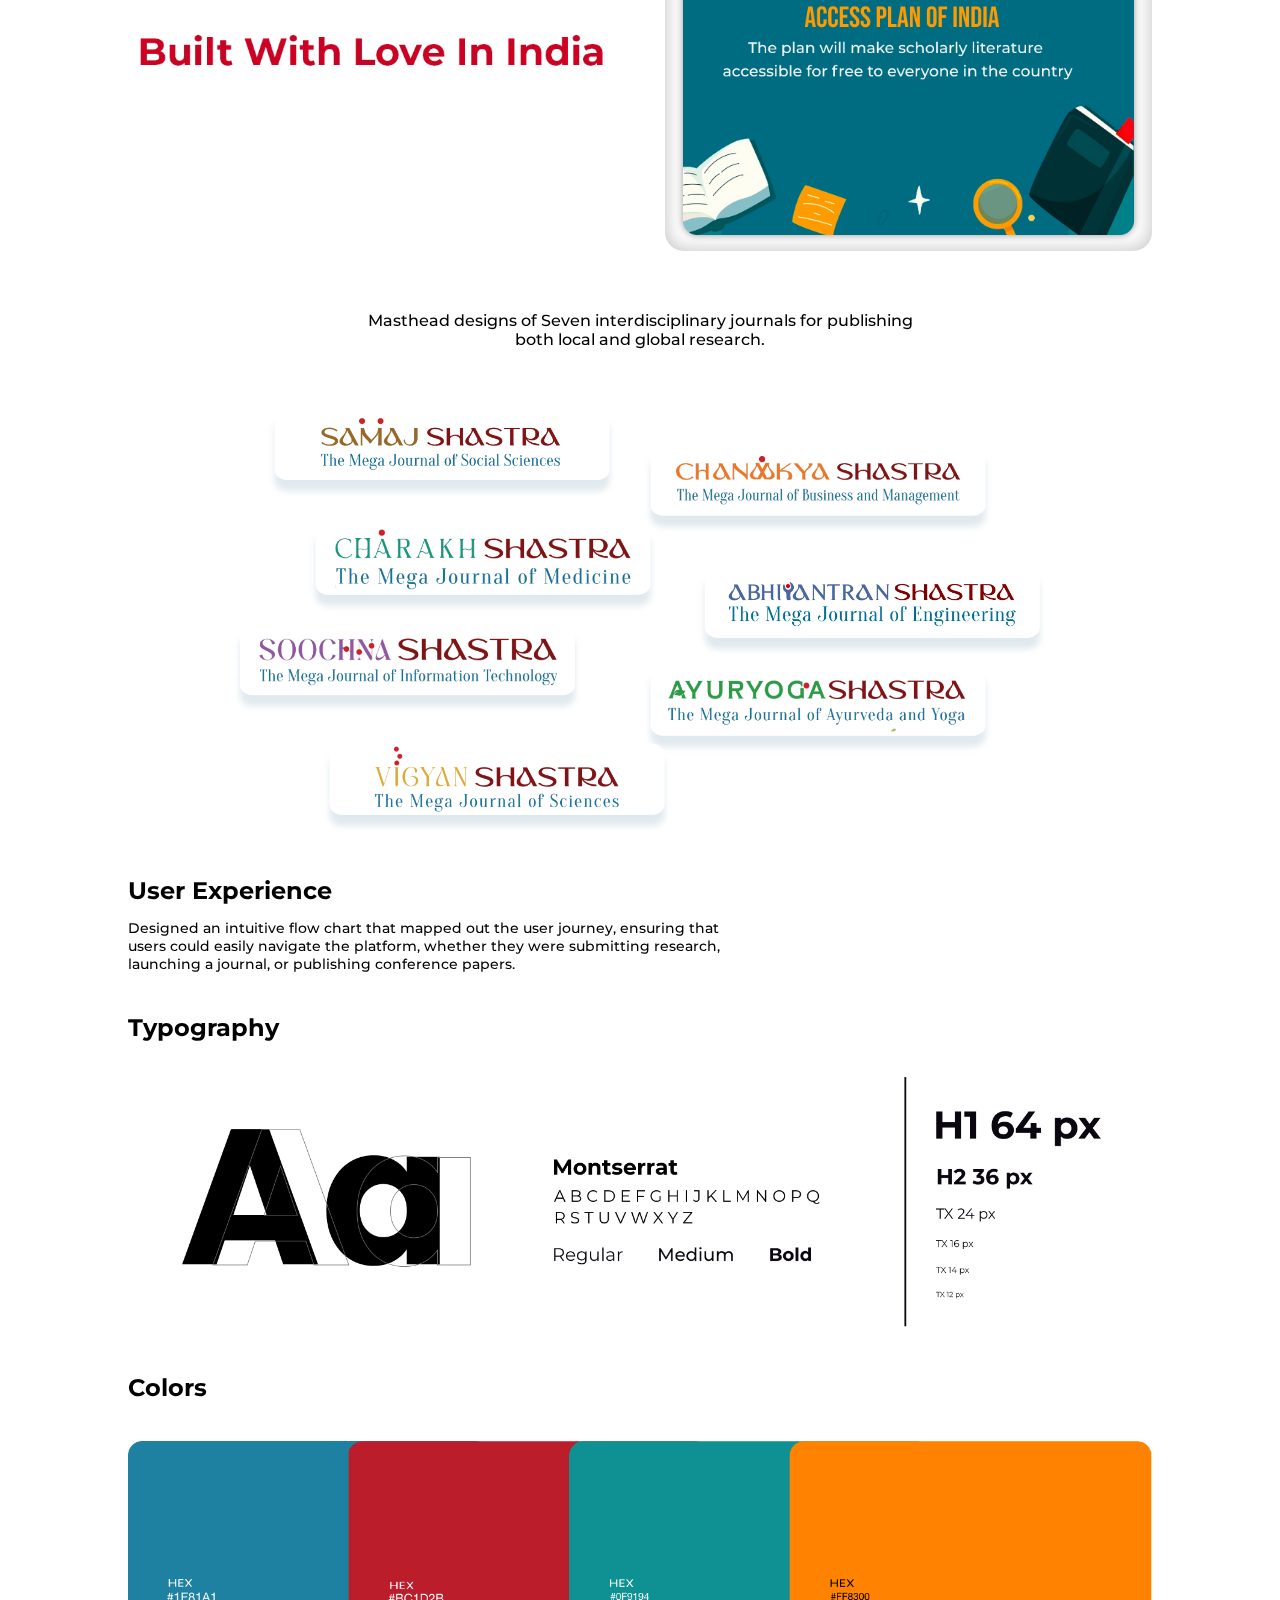
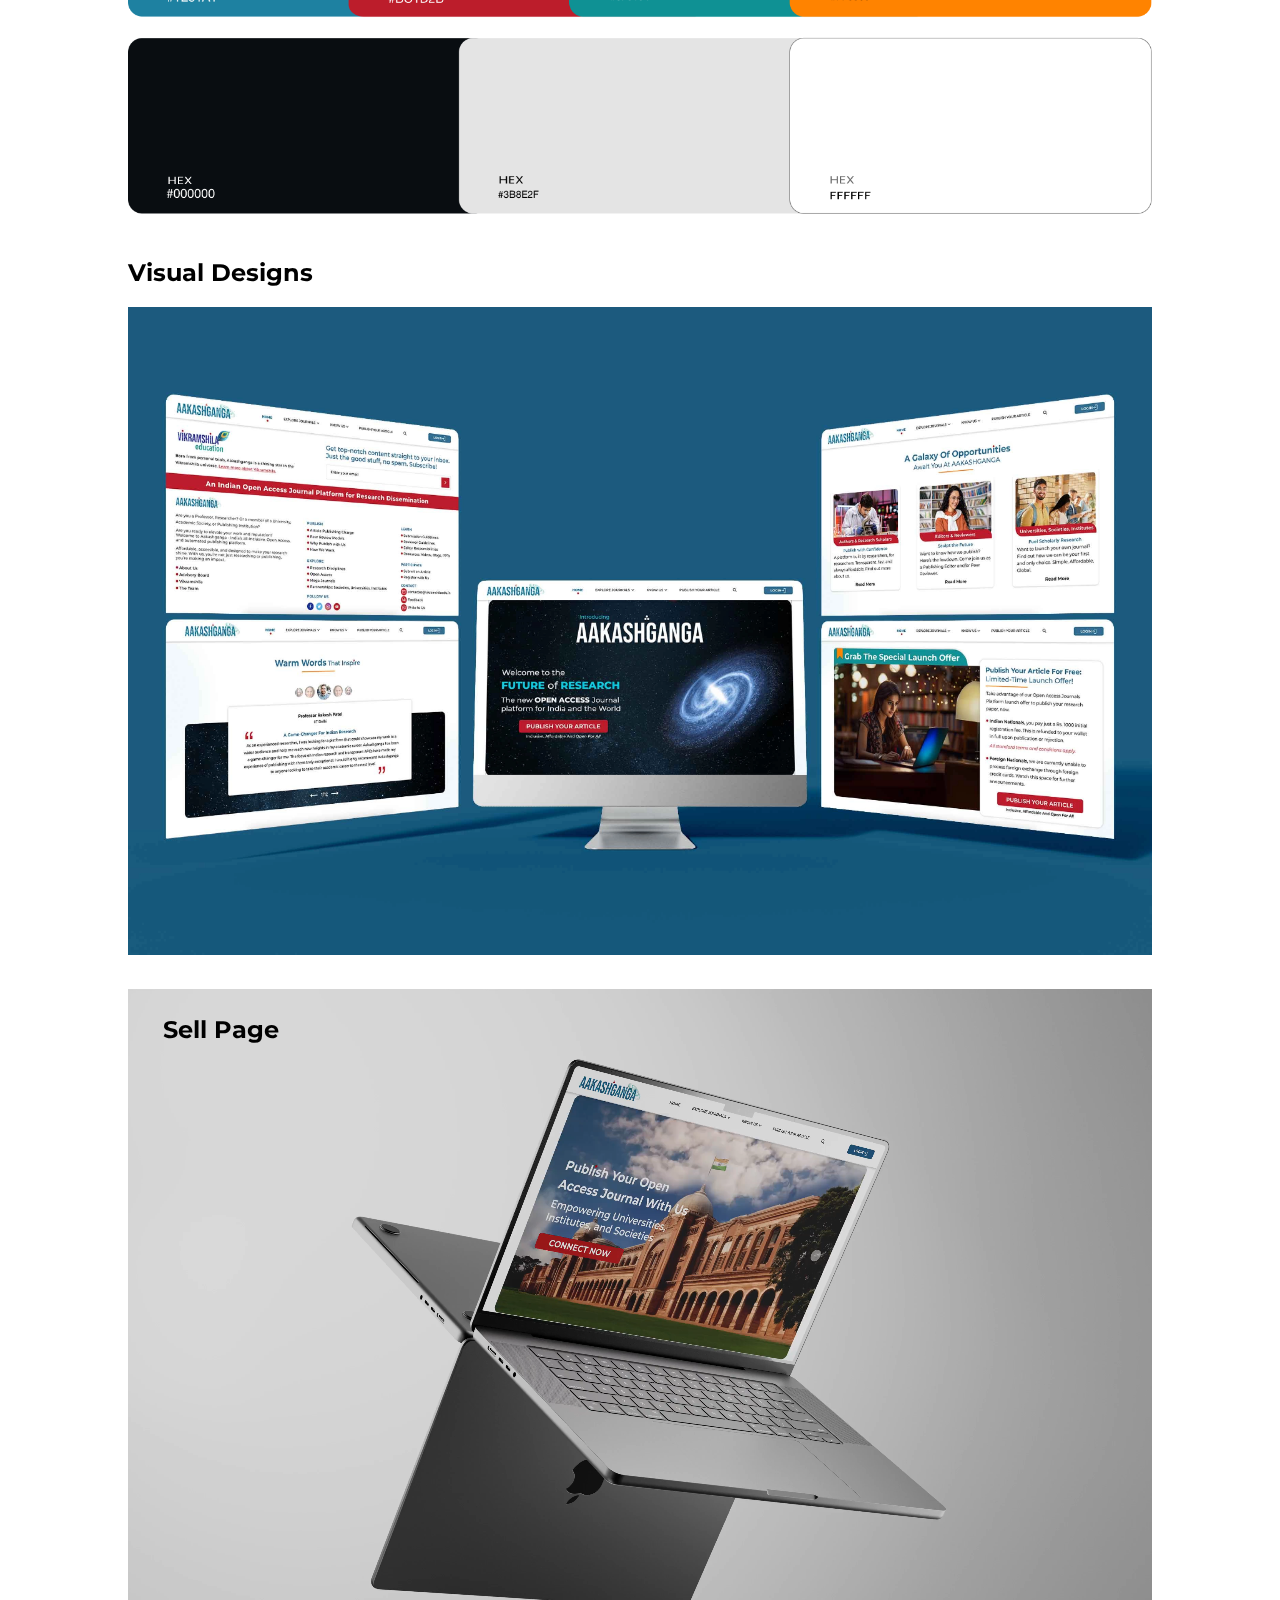
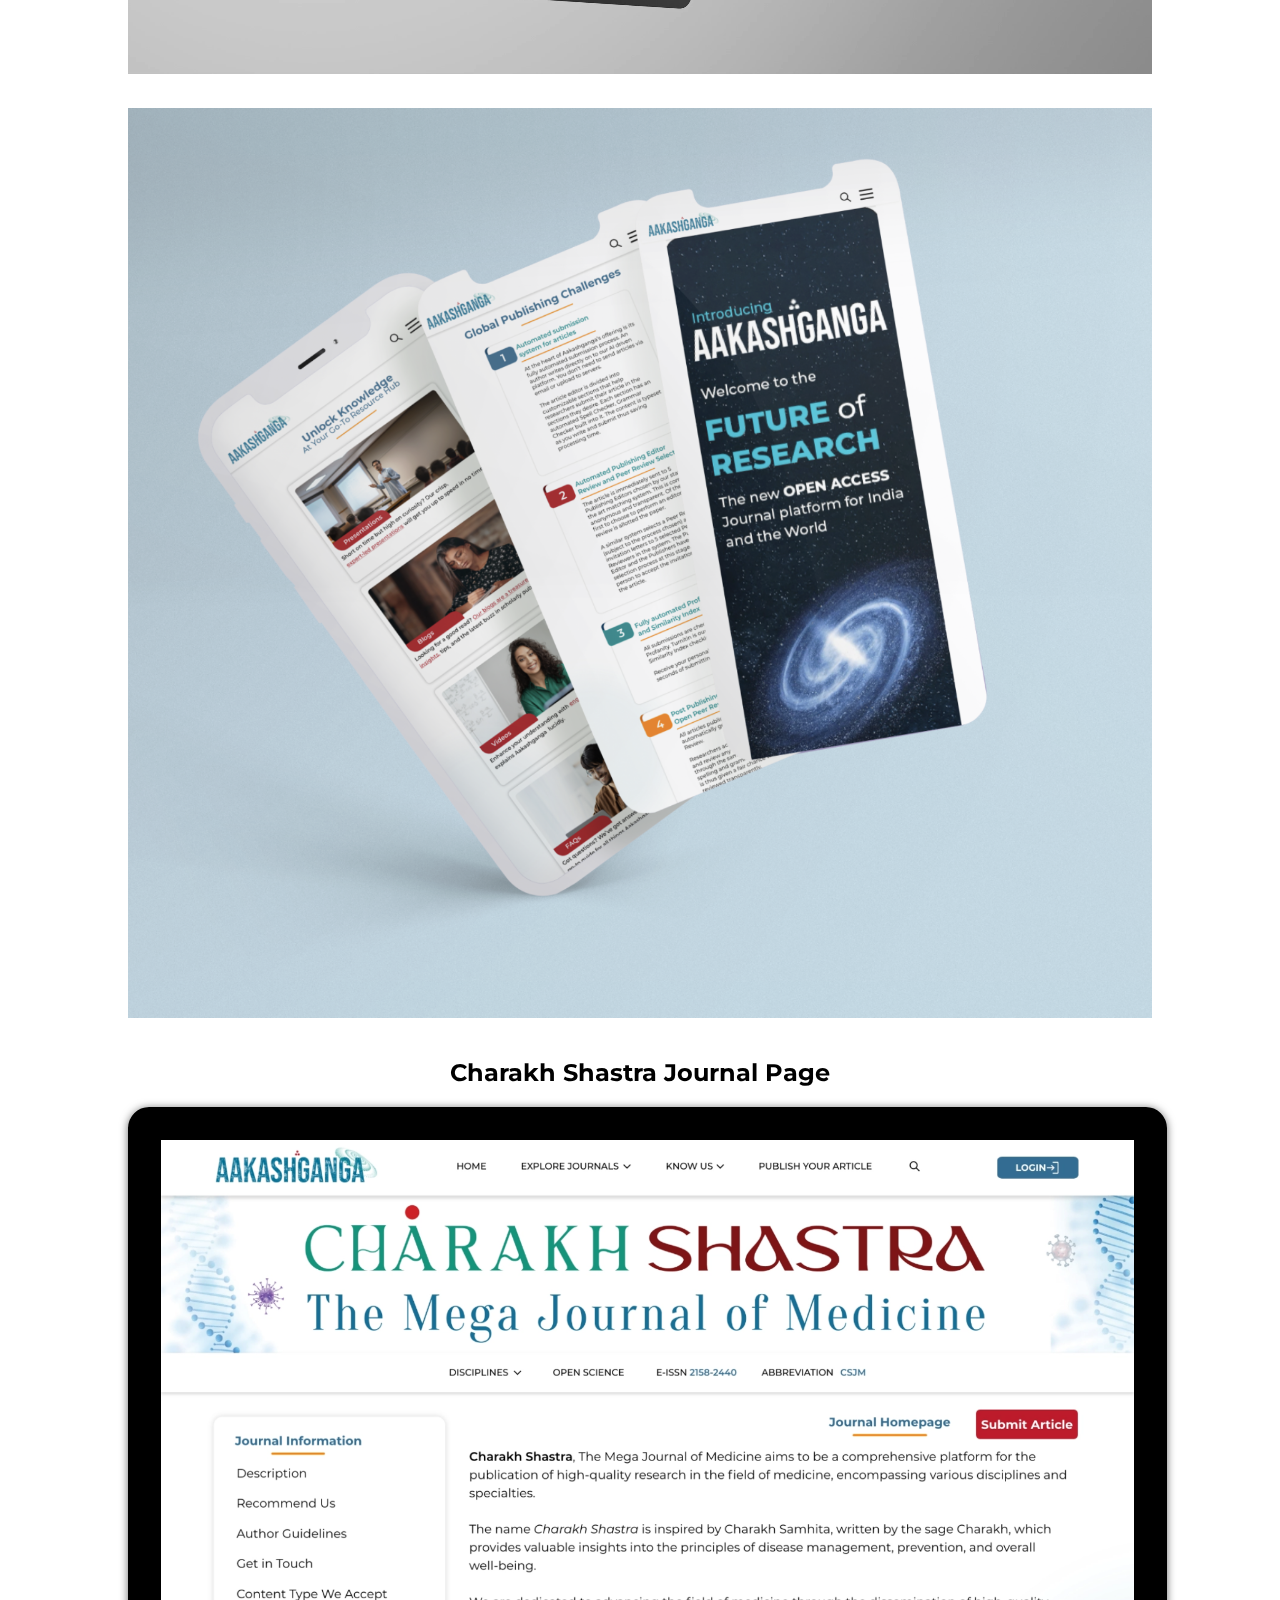
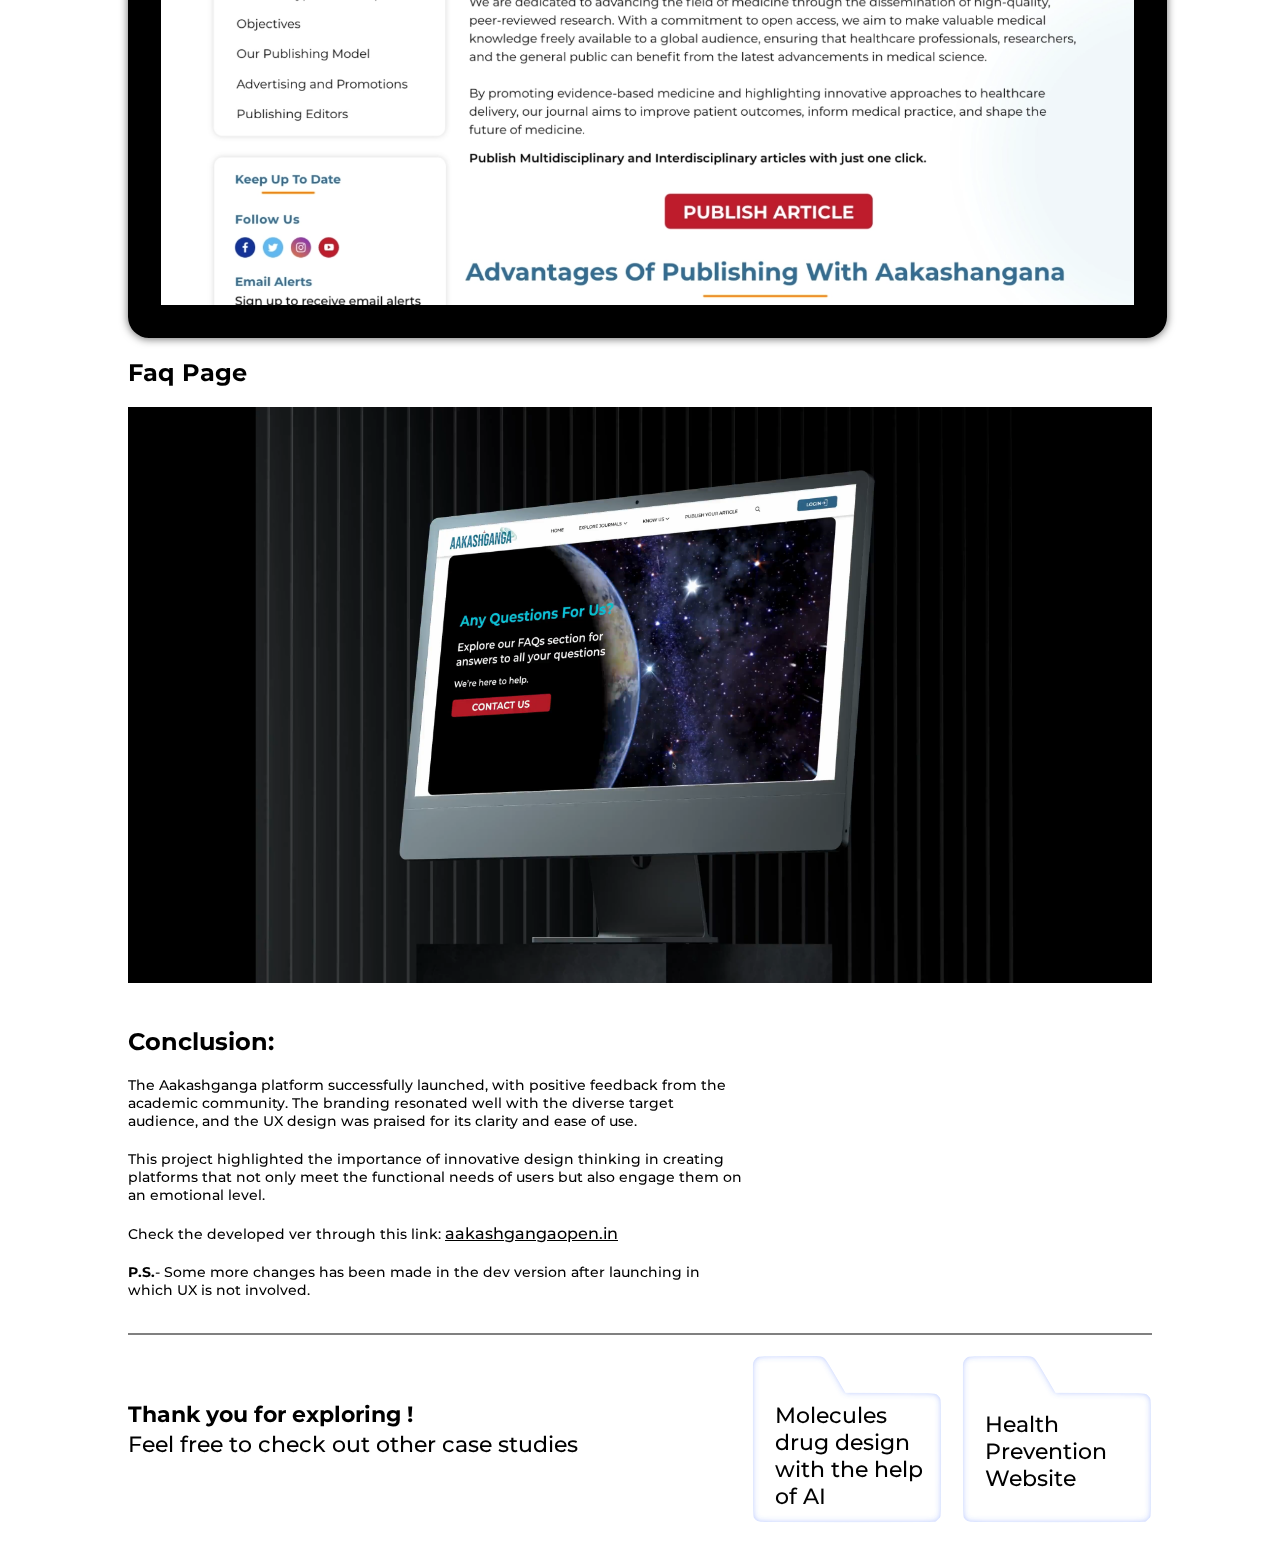
==== commit 673ec1ba: "fixed alignment issues and added loader for project screens" ====
--- a/tushar portfolio/assets/akash.htm
+++ b/tushar portfolio/assets/akash.htm
@@ -14,7 +14,31 @@
         src: url("./AislingFreeDemo.otf") format("opentype");
         }
 
-        .container{
+        #loader {
+        position: fixed;
+        top: 0;
+        left: 0;
+        width: 100%;
+        height: 100%;
+        background-color: #fff; /* Fallback color */
+        display: flex;
+        justify-content: center;
+        align-items: center;
+        }
+
+        #loaderVideo {
+        max-width: 100%;
+        max-height: 100%;
+        }
+
+        /* Hide the main content initially */
+        .container {
+        opacity: 0;
+        display: none;
+        transition: opacity 1s ease-in-out;
+        }
+
+        .loaded.container{
             display: flex;
             flex-direction: column;
             width: 80vw;
@@ -23,6 +47,7 @@
             font-family: "Montserrat", sans-serif;
             font-size: 16px;
             font-weight: 500;
+            opacity: 1;
         }
 
         .main{
@@ -313,12 +338,15 @@
                 display: flex;
             }
 
+            .aspect{
+                aspect-ratio: 3/2.04;
+            }
+
             .image-item {
                 width: 95%;
                 height: 95%;
                 height: 95%;
                 margin: 10px auto;
-                aspect-ratio: 4 / 3;
             }
 
             .row:first-child {
@@ -455,18 +483,6 @@
             
             li{
                 padding-bottom: 20px;
-                text-indent: -30px;
-                margin-left: 25px;
-            }
-
-            li:before {
-                color: blue;
-                content: "·";
-                font-size: 120px;
-                vertical-align: middle;
-                line-height: 0px;
-                position: relative;
-                top: -12px;
             }
         }
 
@@ -631,6 +647,7 @@
         .project-svg{
             width: 190px;
             height: 170px;
+            cursor: pointer;
 
             p{
             position: relative;
@@ -660,7 +677,13 @@
     </style>
 </head>
 <body>
-    <div class="container">
+    <div id="loader">
+        <video id="loaderVideo" autoplay muted loop>
+          <source src="./Animation - 1728832375301.webm" type="video/mp4">
+          Your browser does not support the video tag.
+        </video>
+      </div>
+    <div class="container" id="container">
         <div class="main">
             <div class="project"><img class="image" src="../assets/Group 43959.svg" alt="project-logo">PROJECT 3<span></span></div>
             <div class="divider">
@@ -742,7 +765,7 @@
                     </div>                    
                 </div>
                 <div class="row">
-                    <div class="border">
+                    <div class="border aspect">
                         <img src="./Screenshot 2024-08-21 at 6.47.41 PM.png" alt="Image 2" class="image-item">
                     </div>
                     <div class="border">
@@ -759,7 +782,9 @@
                         <li>Motion videos to simplify and visually communicate complex information</li>
 
                     </ul>
-                    <h2>Built with Love in India</h2>
+                    <video src="./built with love - 1.mp4" type="video/mp4" width="100%" height="100%" loop autoplay muted playsinline>
+                        Sorry, your browser doesn't support HTML5 video tag.
+                    </video>
                 </div>
                 <div class="video">
                     <img src="./Group 43945.png" alt="oneNation">    
@@ -923,6 +948,23 @@
                 });
             });
 
+            document.addEventListener('DOMContentLoaded', function() {
+            // Wait until all images and other assets are fully loaded
+            window.addEventListener('load', function() {
+                // Hide the loader
+                const loader = document.getElementById('loader');
+                loader.style.display = 'none';
+
+                // Show the main content
+                const mainContent = document.getElementById('container');
+                if (mainContent) {
+                    mainContent.classList.add('loaded');
+                } else {
+                    console.error("Main content element not found.");
+                }
+            });
+            });
+
             function toMoleculeProject(){
             window.location.href="./molecule.htm";
             }
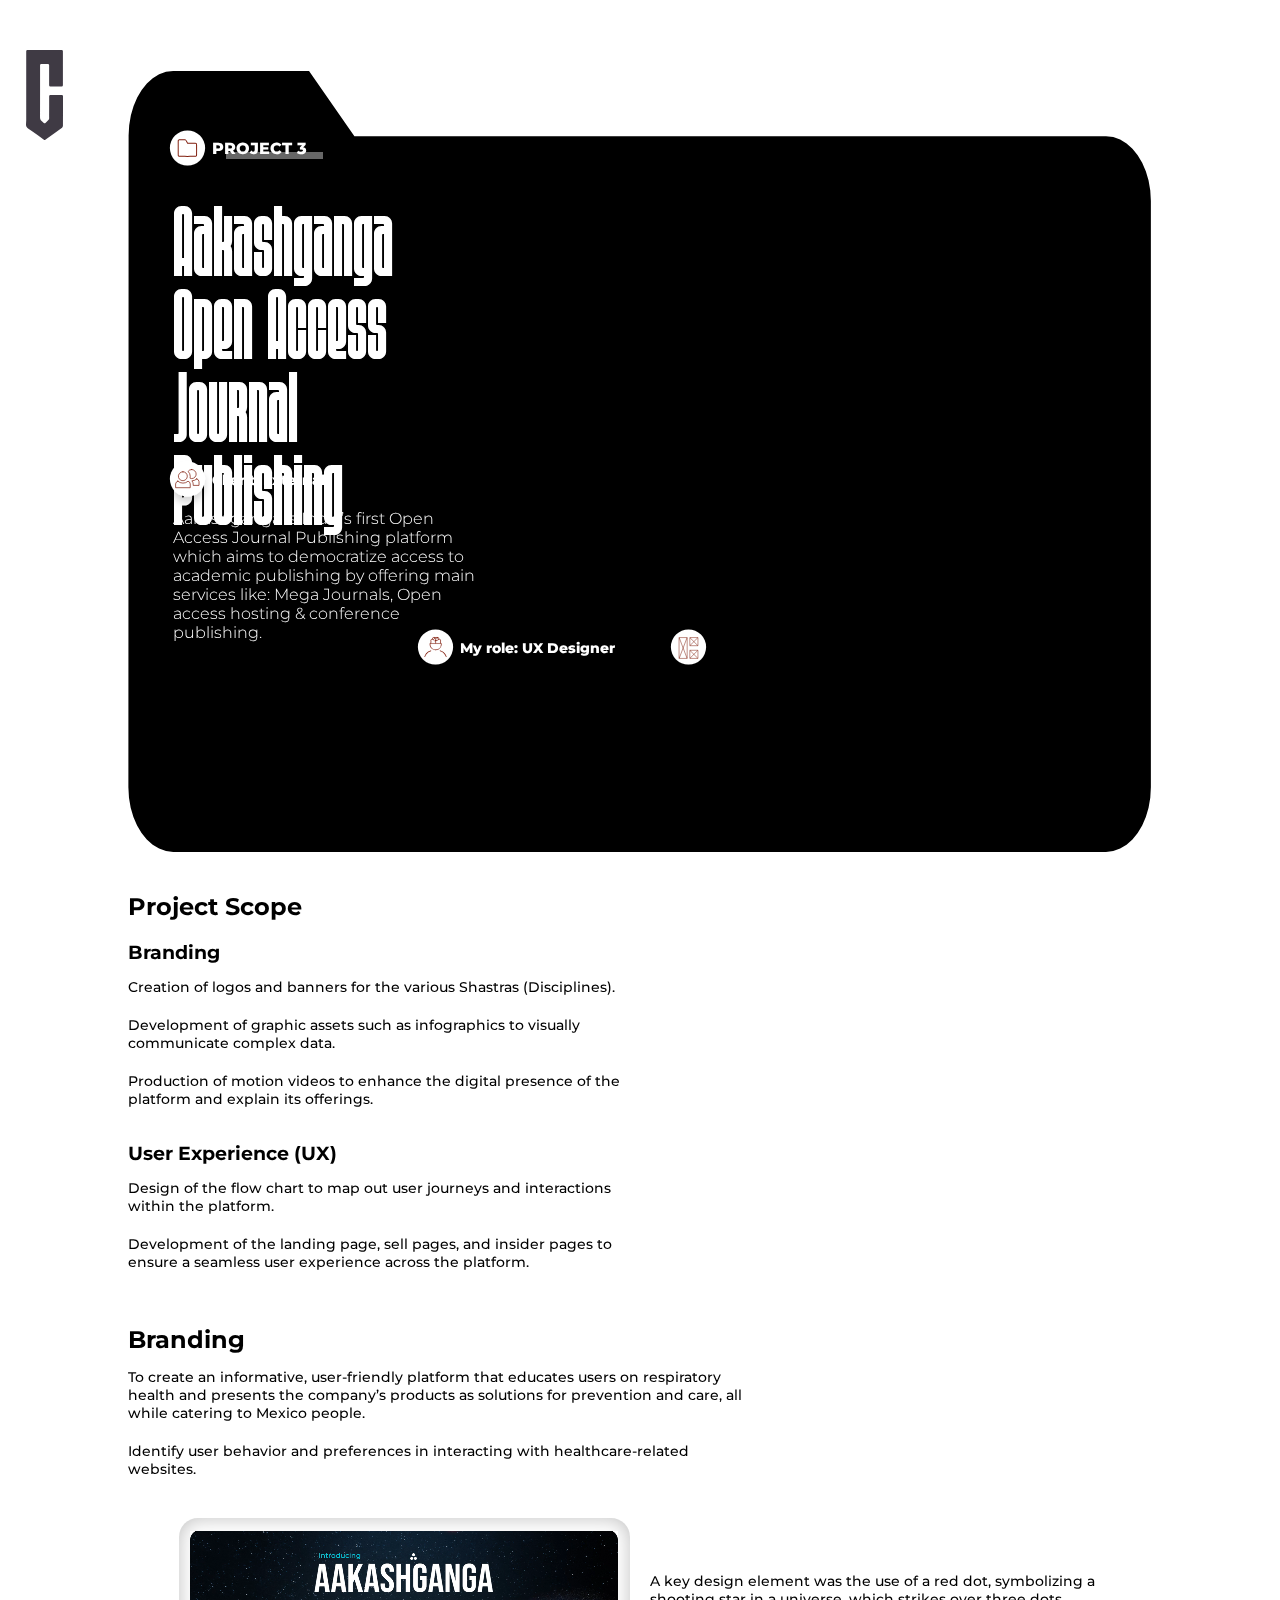
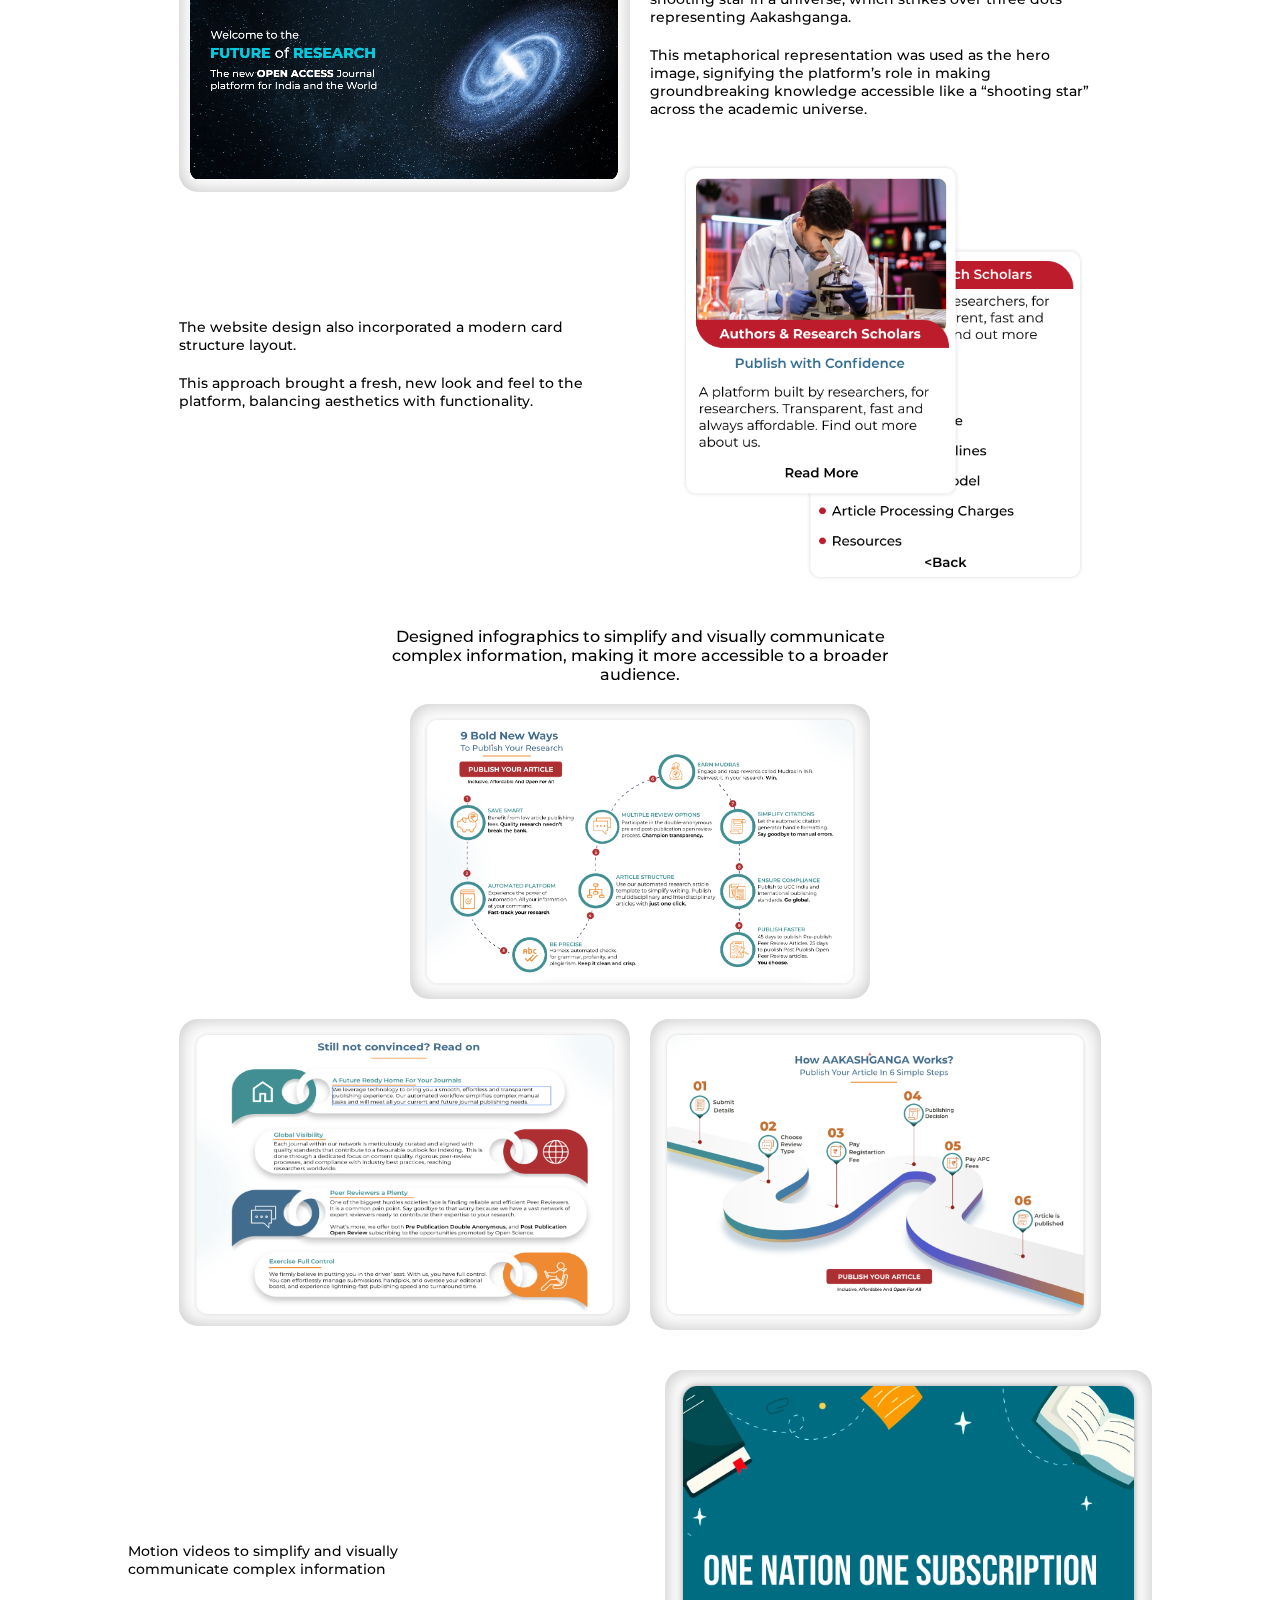
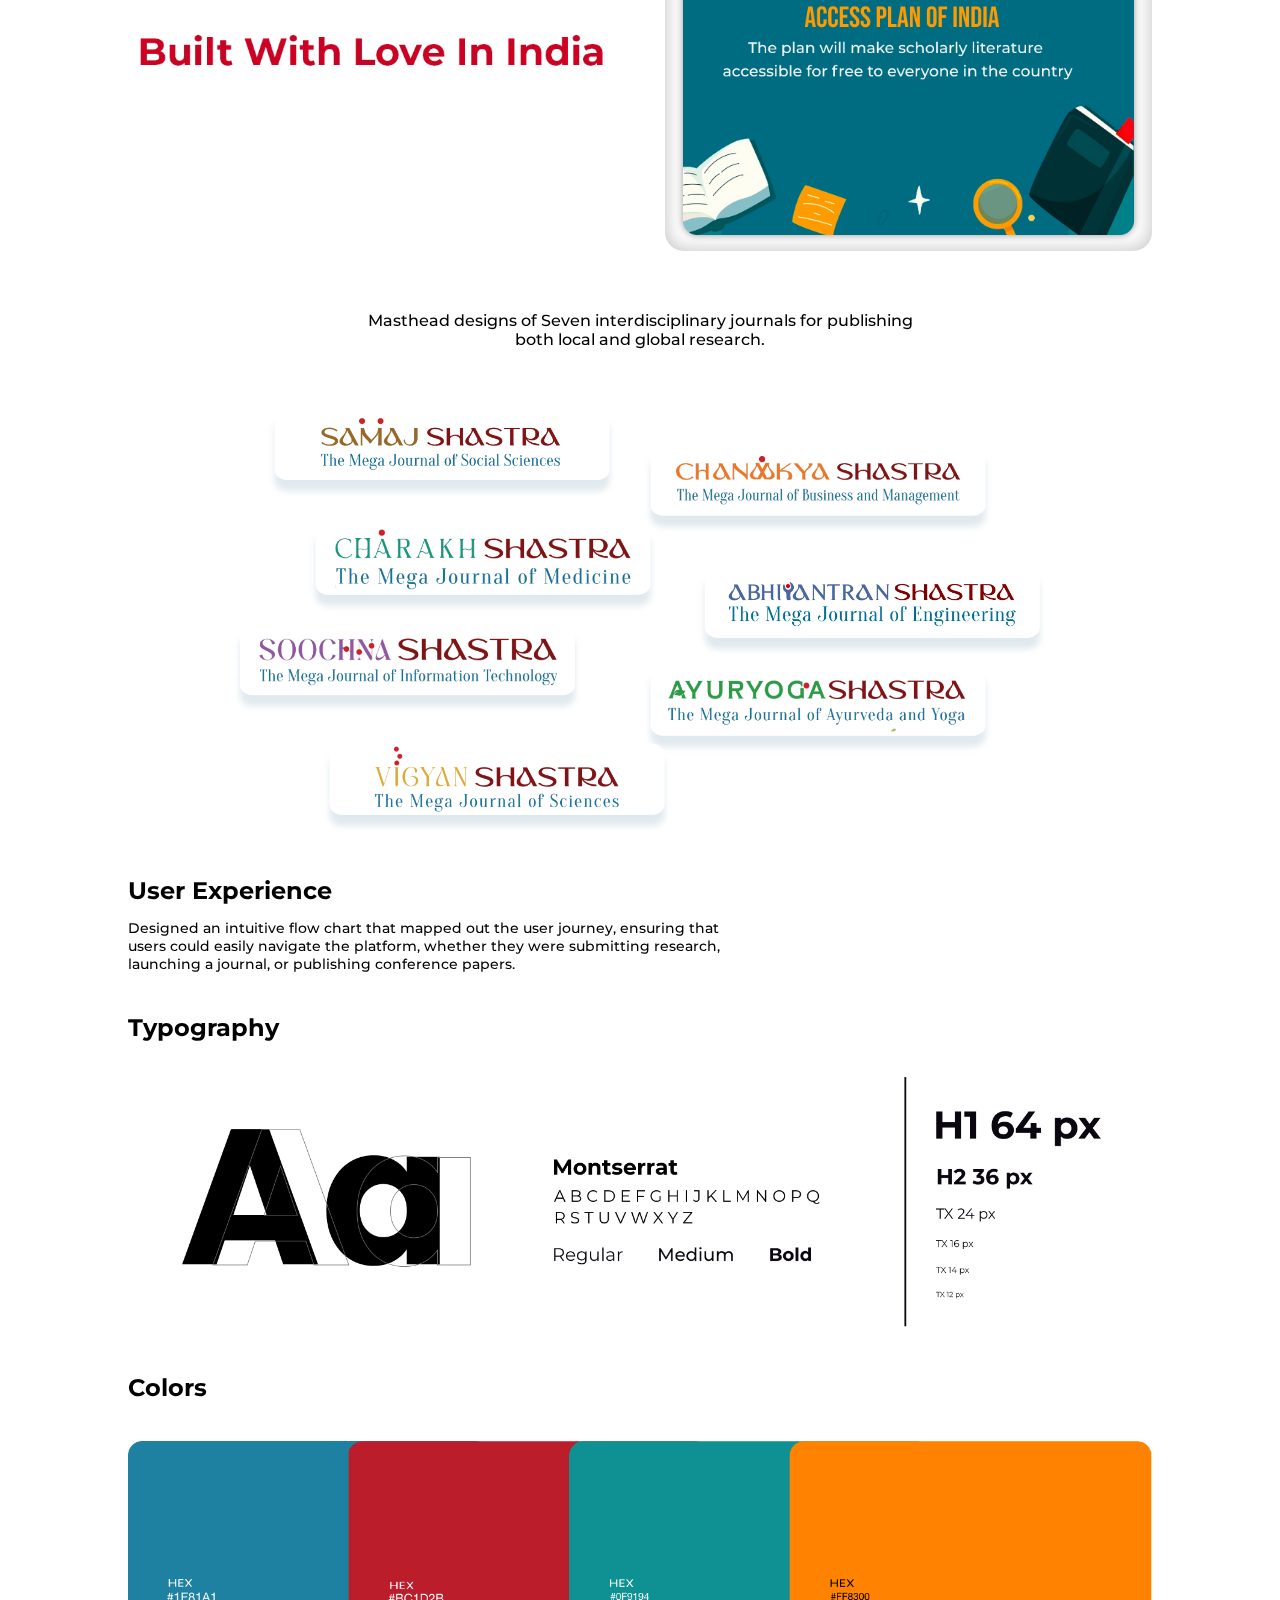
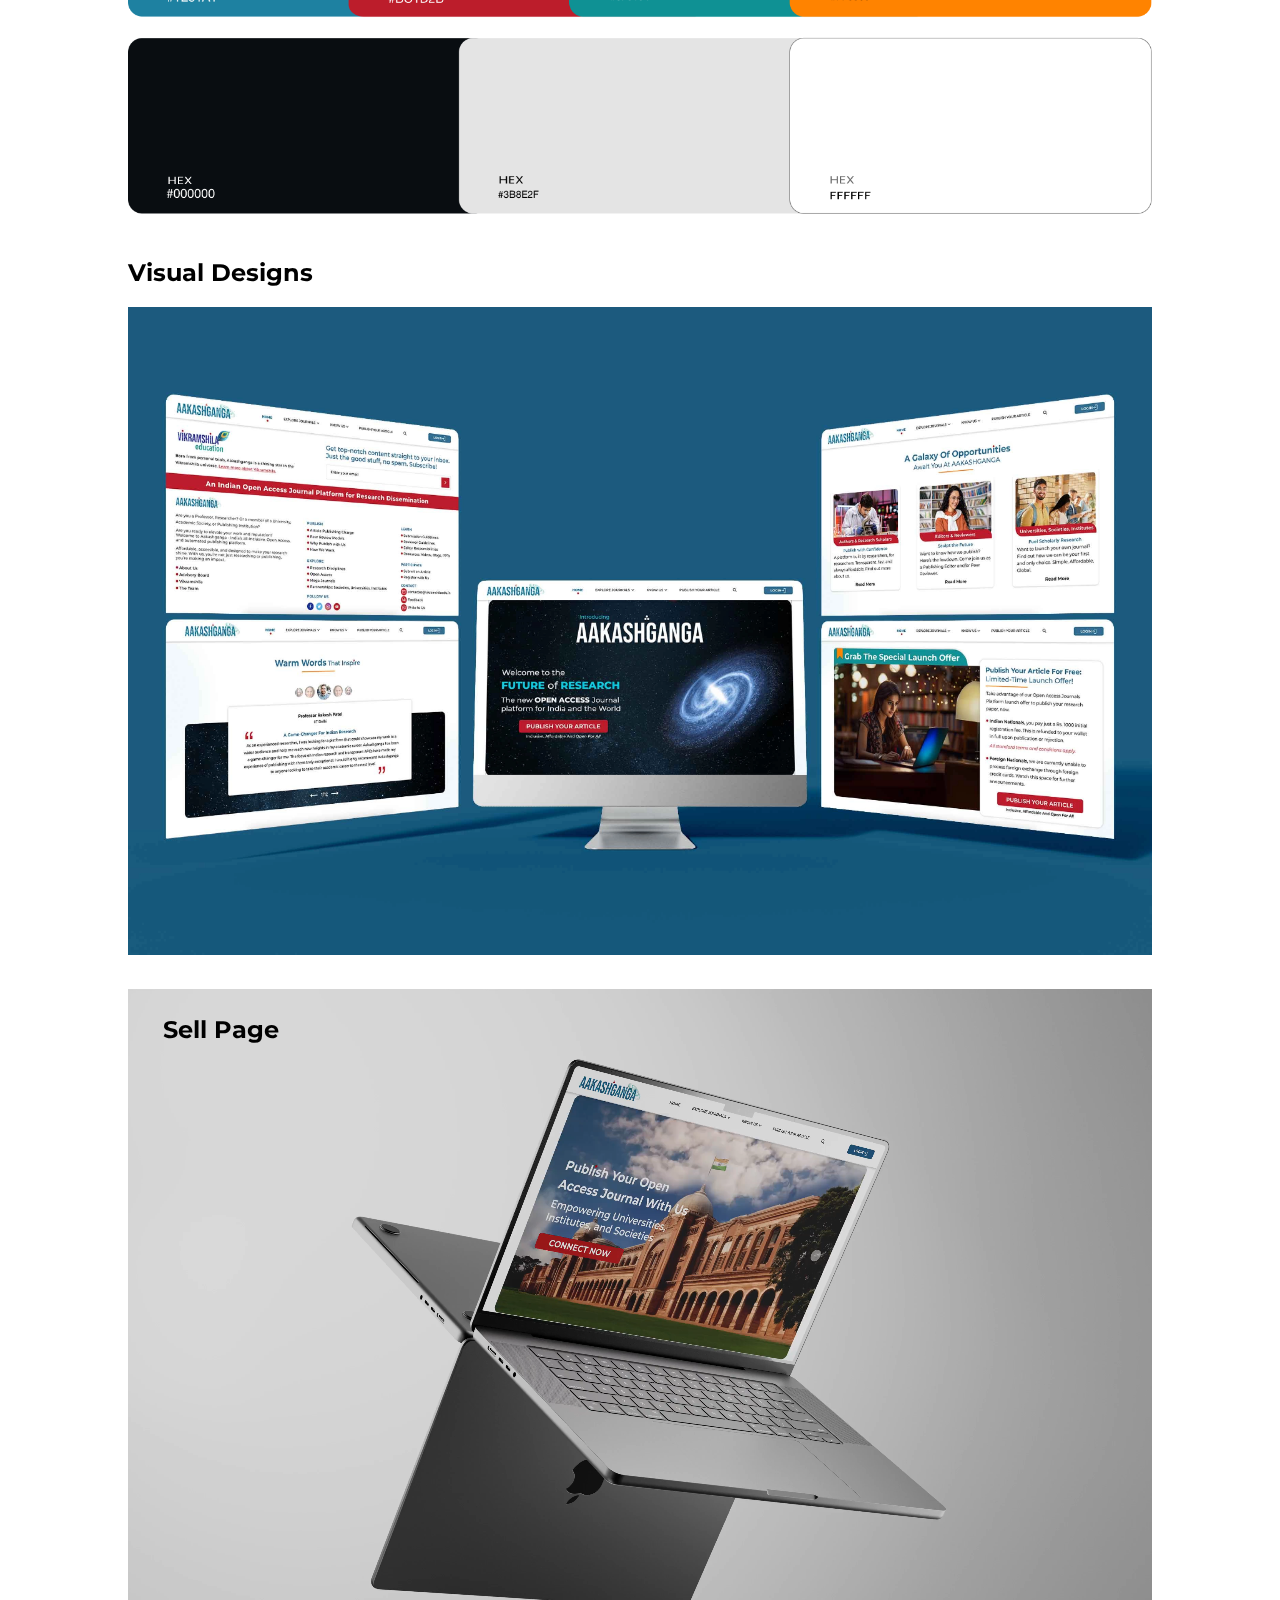
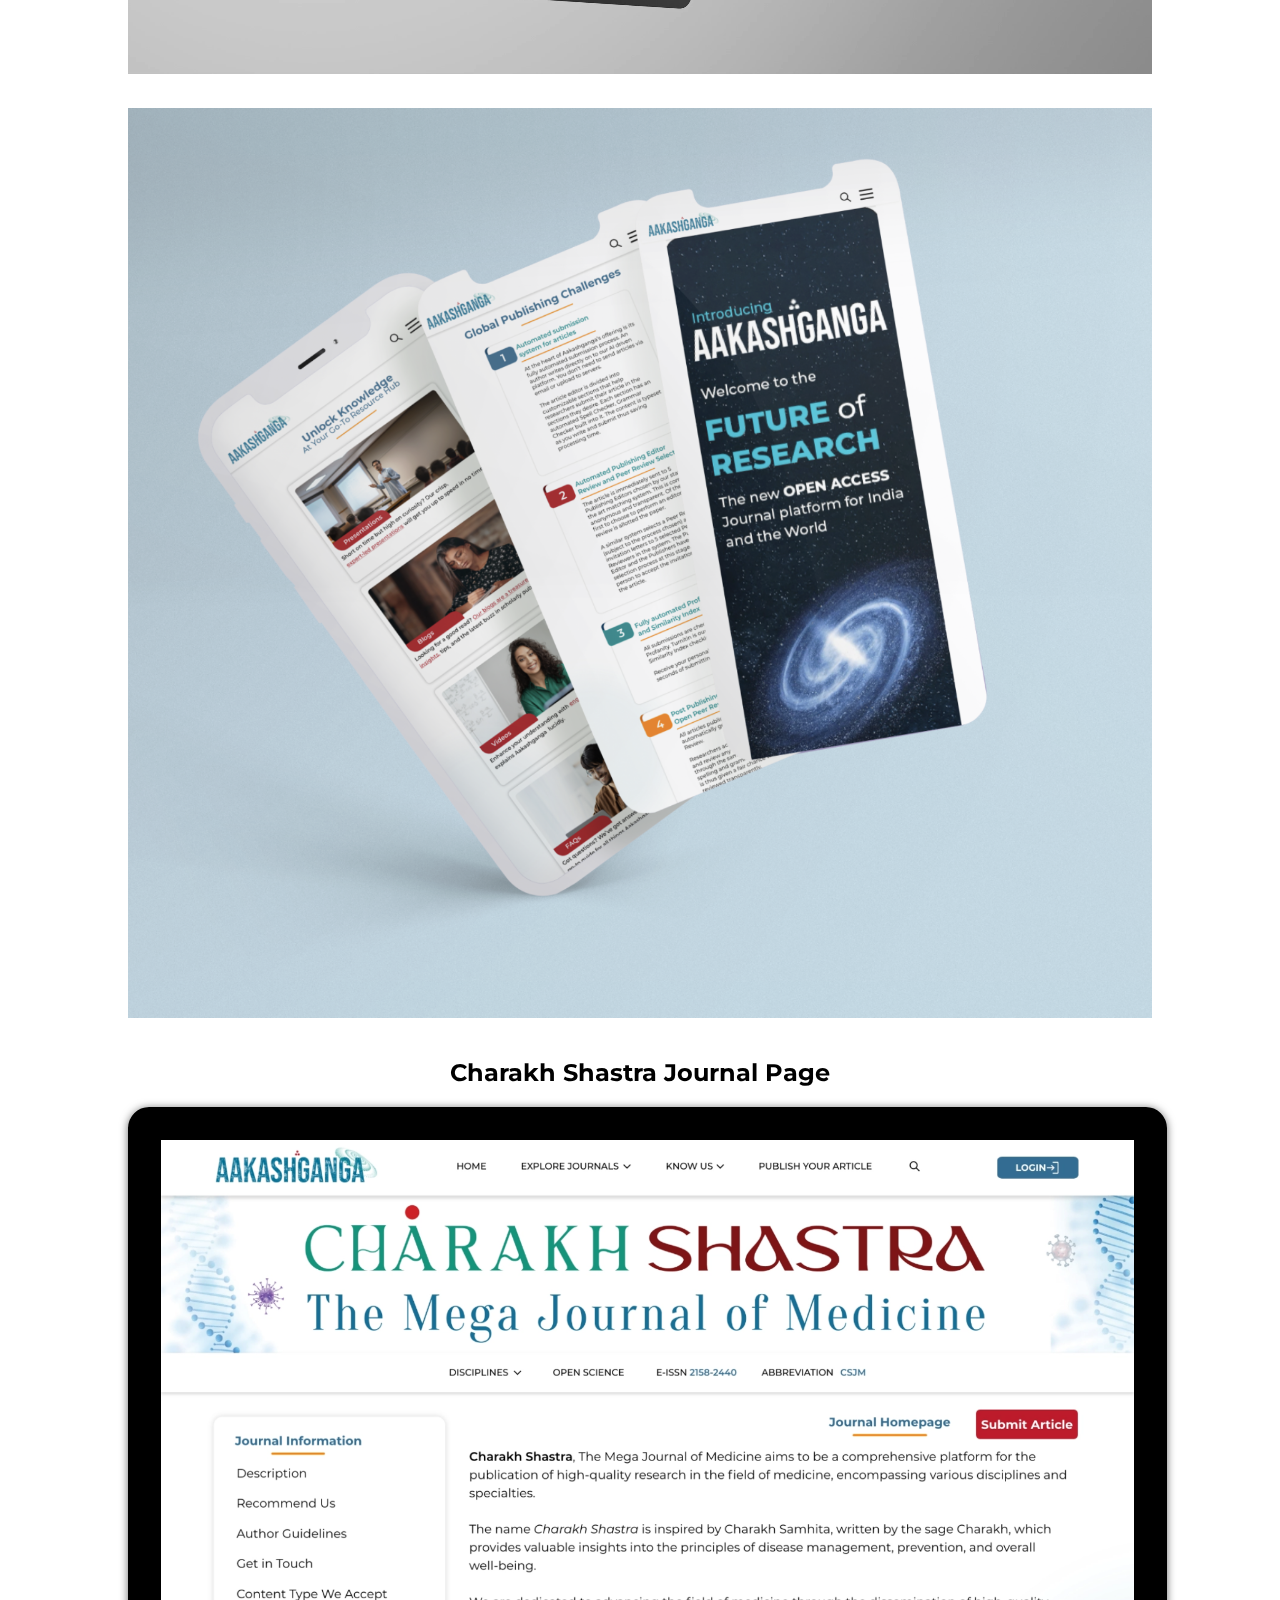
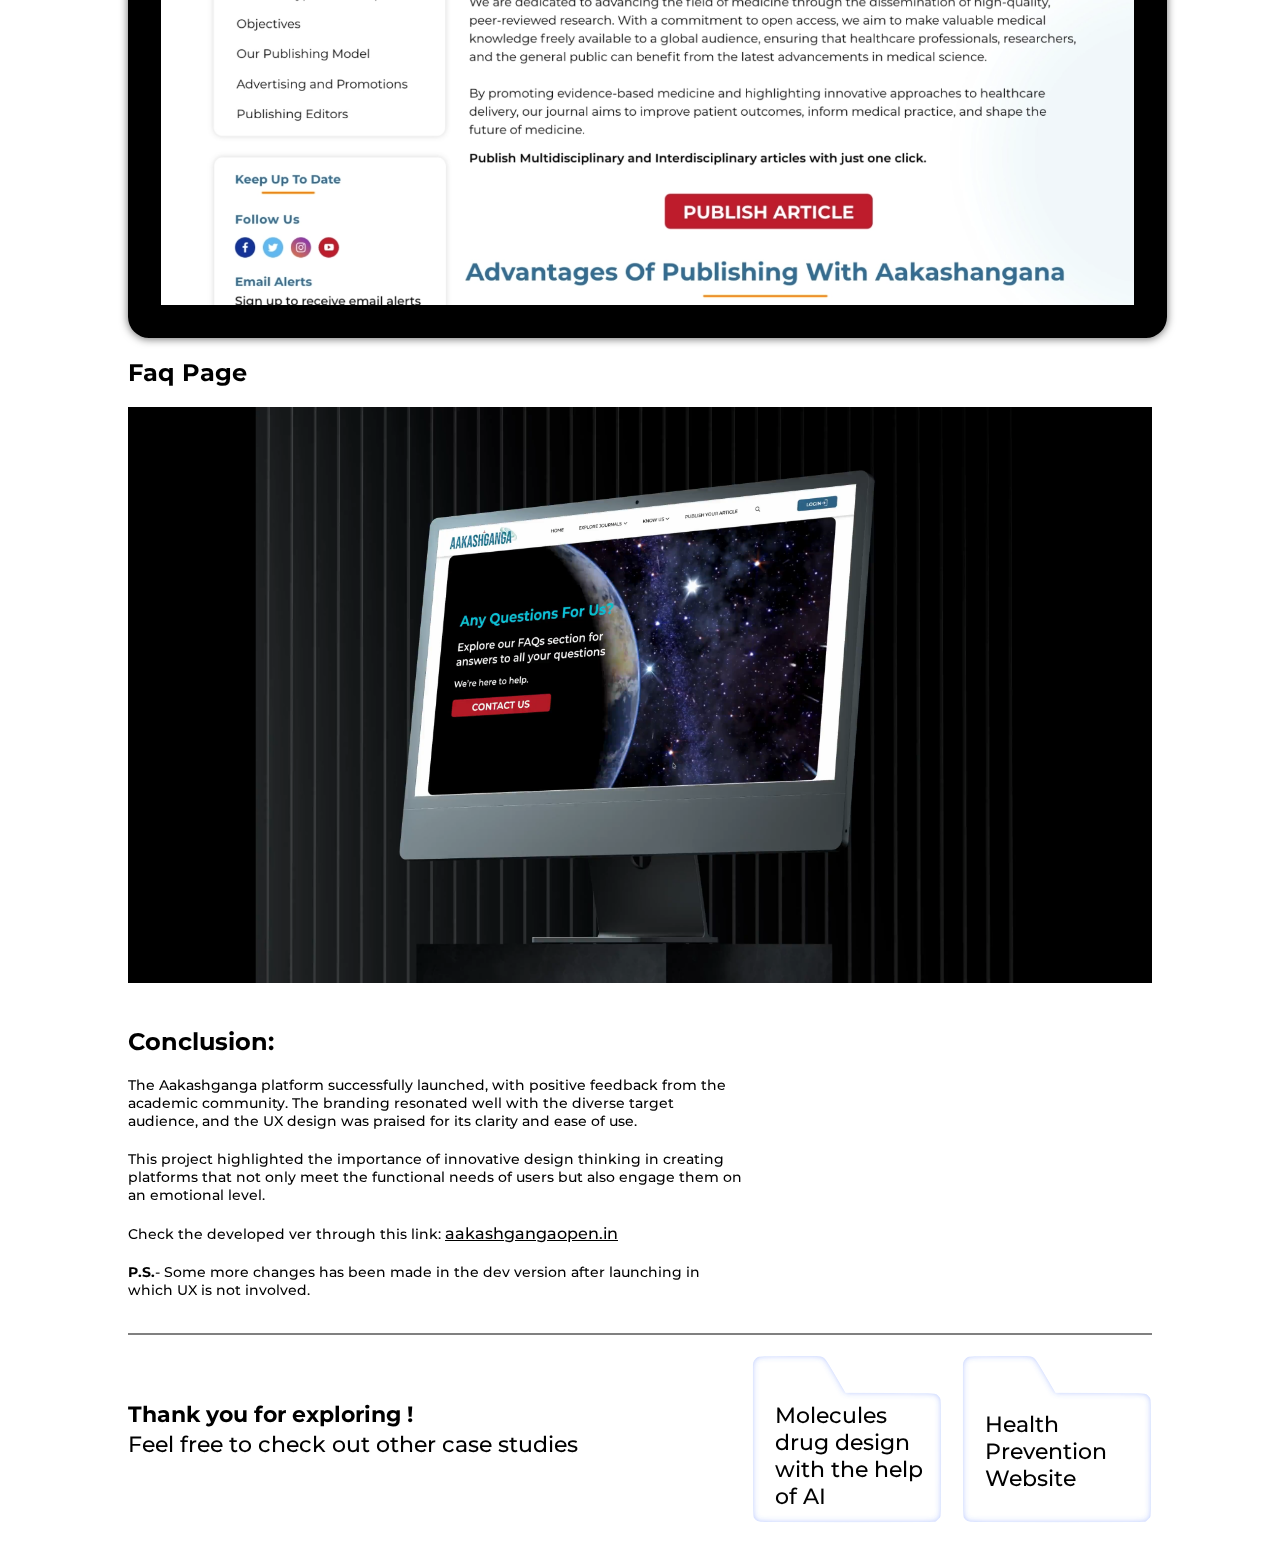
==== commit cc96b503: "changed loader , social media links and logo" ====
--- a/tushar portfolio/assets/akash.htm
+++ b/tushar portfolio/assets/akash.htm
@@ -20,15 +20,14 @@
         left: 0;
         width: 100%;
         height: 100%;
-        background-color: #fff; /* Fallback color */
+        background: rgba(255,255,255,0.074); /* Fallback color */
         display: flex;
         justify-content: center;
         align-items: center;
         }
 
         #loaderVideo {
-        max-width: 100%;
-        max-height: 100%;
+            height: 90px;
         }
 
         /* Hide the main content initially */
@@ -549,7 +548,7 @@
         .menu-icon {
             position: fixed;
             top: 50px;
-            right: 2%;
+            left: 2%;
             font-size: 24px;
             color: #333;
             cursor: pointer;
@@ -563,8 +562,6 @@
             content: attr(data-tooltip);
             position: absolute;
             bottom: 100%;
-            left: -40%;
-            transform: translateX(-50%);
             background-color: #333;
             color: #fff;
             padding: 2px 10px;
@@ -583,9 +580,8 @@
             content: '';
             position: absolute;
             bottom: 100%; /* Position the arrow right above the tooltip */
-            left: 50%;
+            left: 35%;
             top:-10px;
-            transform: translateX(-50%);
             transform: rotate(180deg);
             border-width: 6px;
             border-style: solid;
@@ -669,6 +665,17 @@
                 
                 color: #0D6390;
                 font-weight: 800;
+            }
+        }
+
+        @media only screen and (max-width:480px)
+        {
+            .thankyou-statement{
+                flex-direction: column;
+            }
+
+            .case-studies{
+                flex-direction: column;
             }
         }
 
@@ -926,7 +933,7 @@
             </div>           
         </div>
 
-        <div class="menu-icon" data-tooltip="Tushar Chawla"><img src="./Component 45 – 1.svg" alt="client-logo"></div>
+        <div class="menu-icon" data-tooltip="Tushar Chawla" onclick="navigateToMain()"><img src="./Component 45 – 1.svg" alt="client-logo"></div>
 
         <script>
             const svgElements = document.querySelectorAll('.project-svg');
@@ -972,6 +979,10 @@
             function toHealthProject(){
             window.location.href="./health.htm";
             }
+
+            function navigateToMain(){
+                window.location.href="../index.html";
+            }
         </script>
 
 </body>
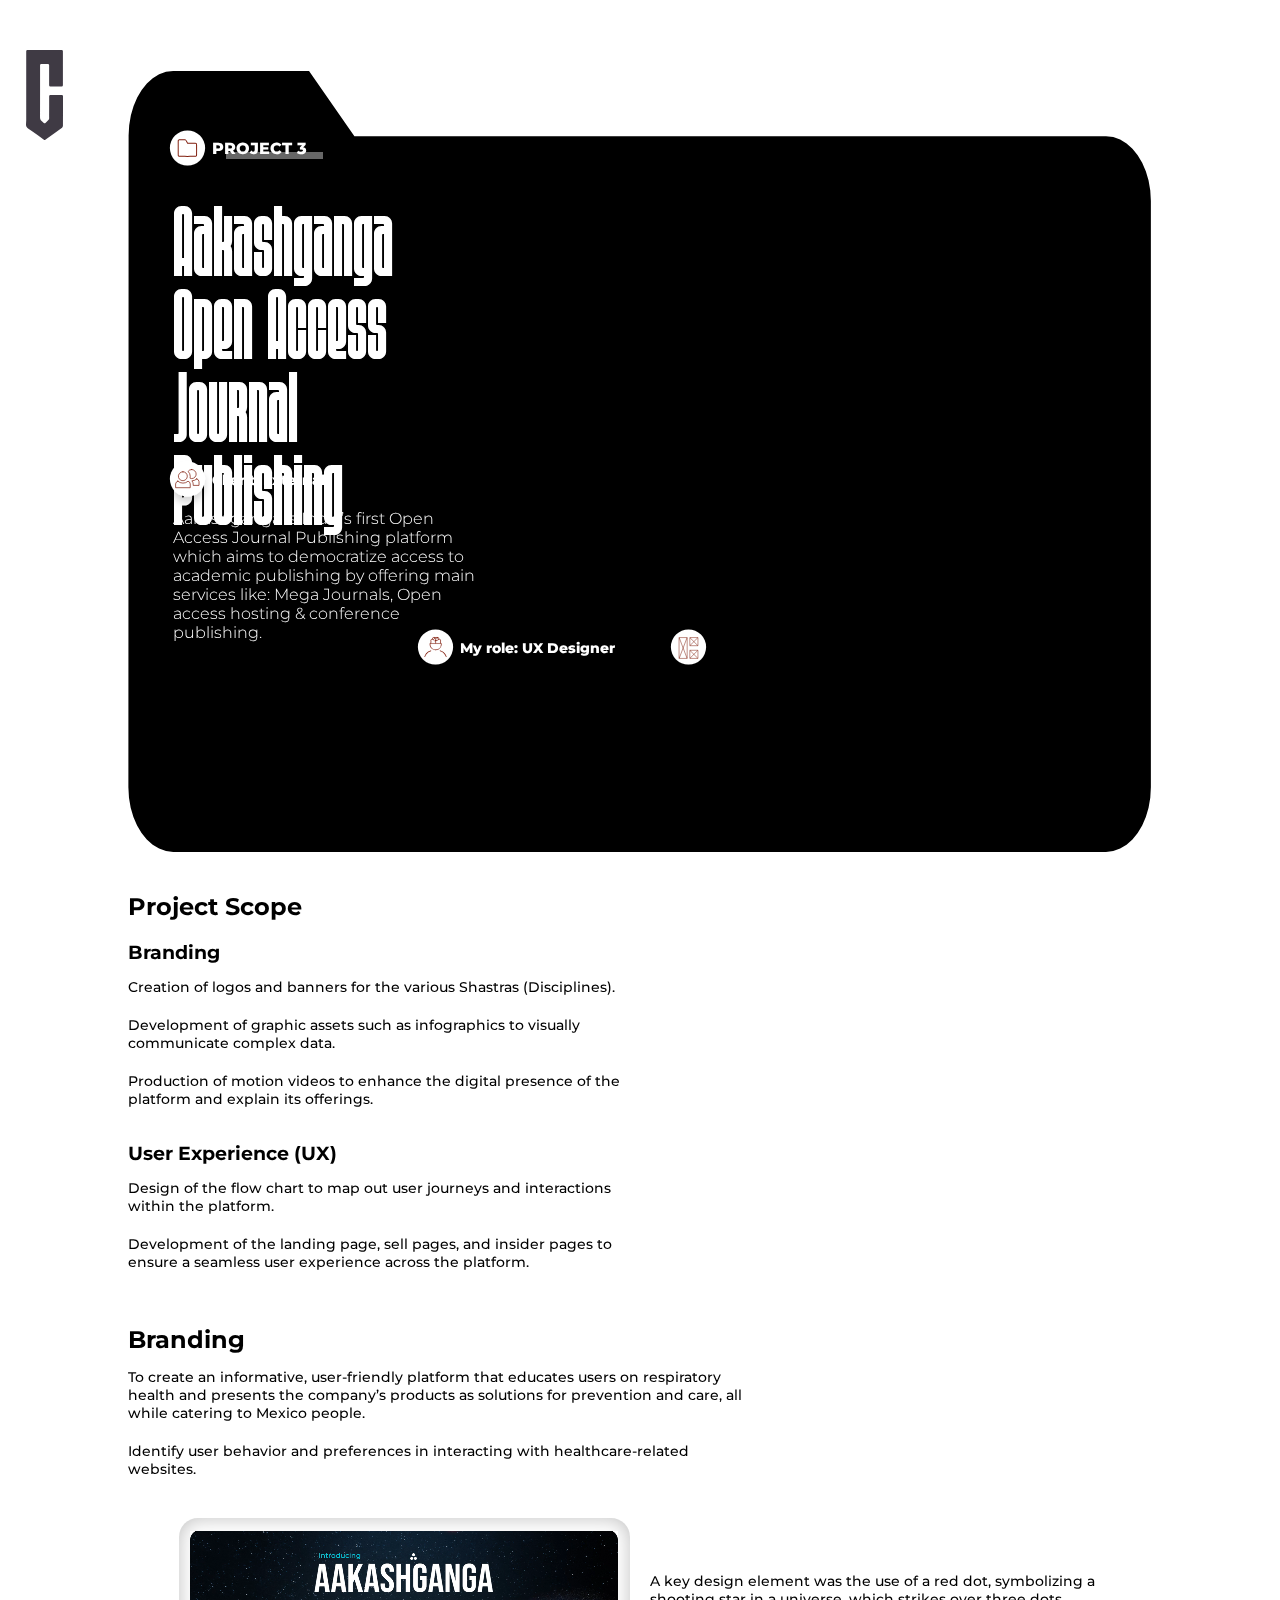
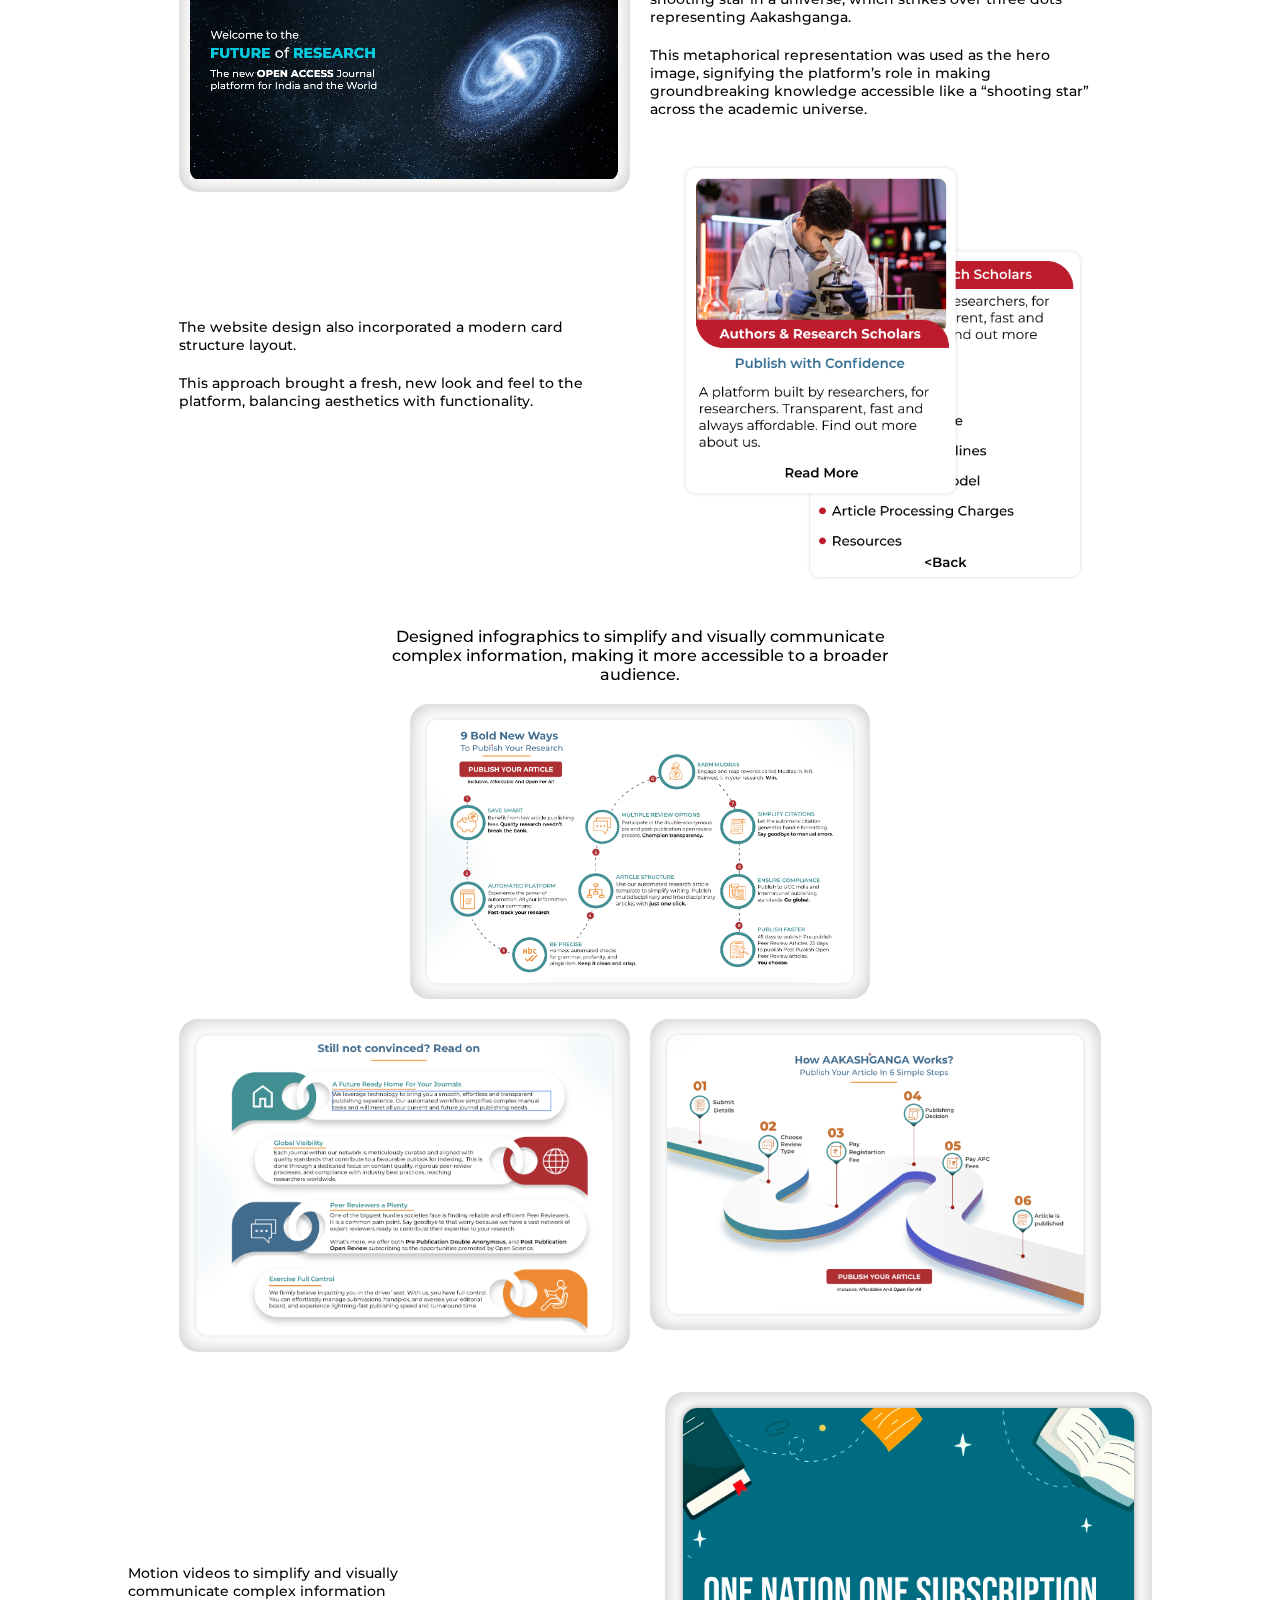
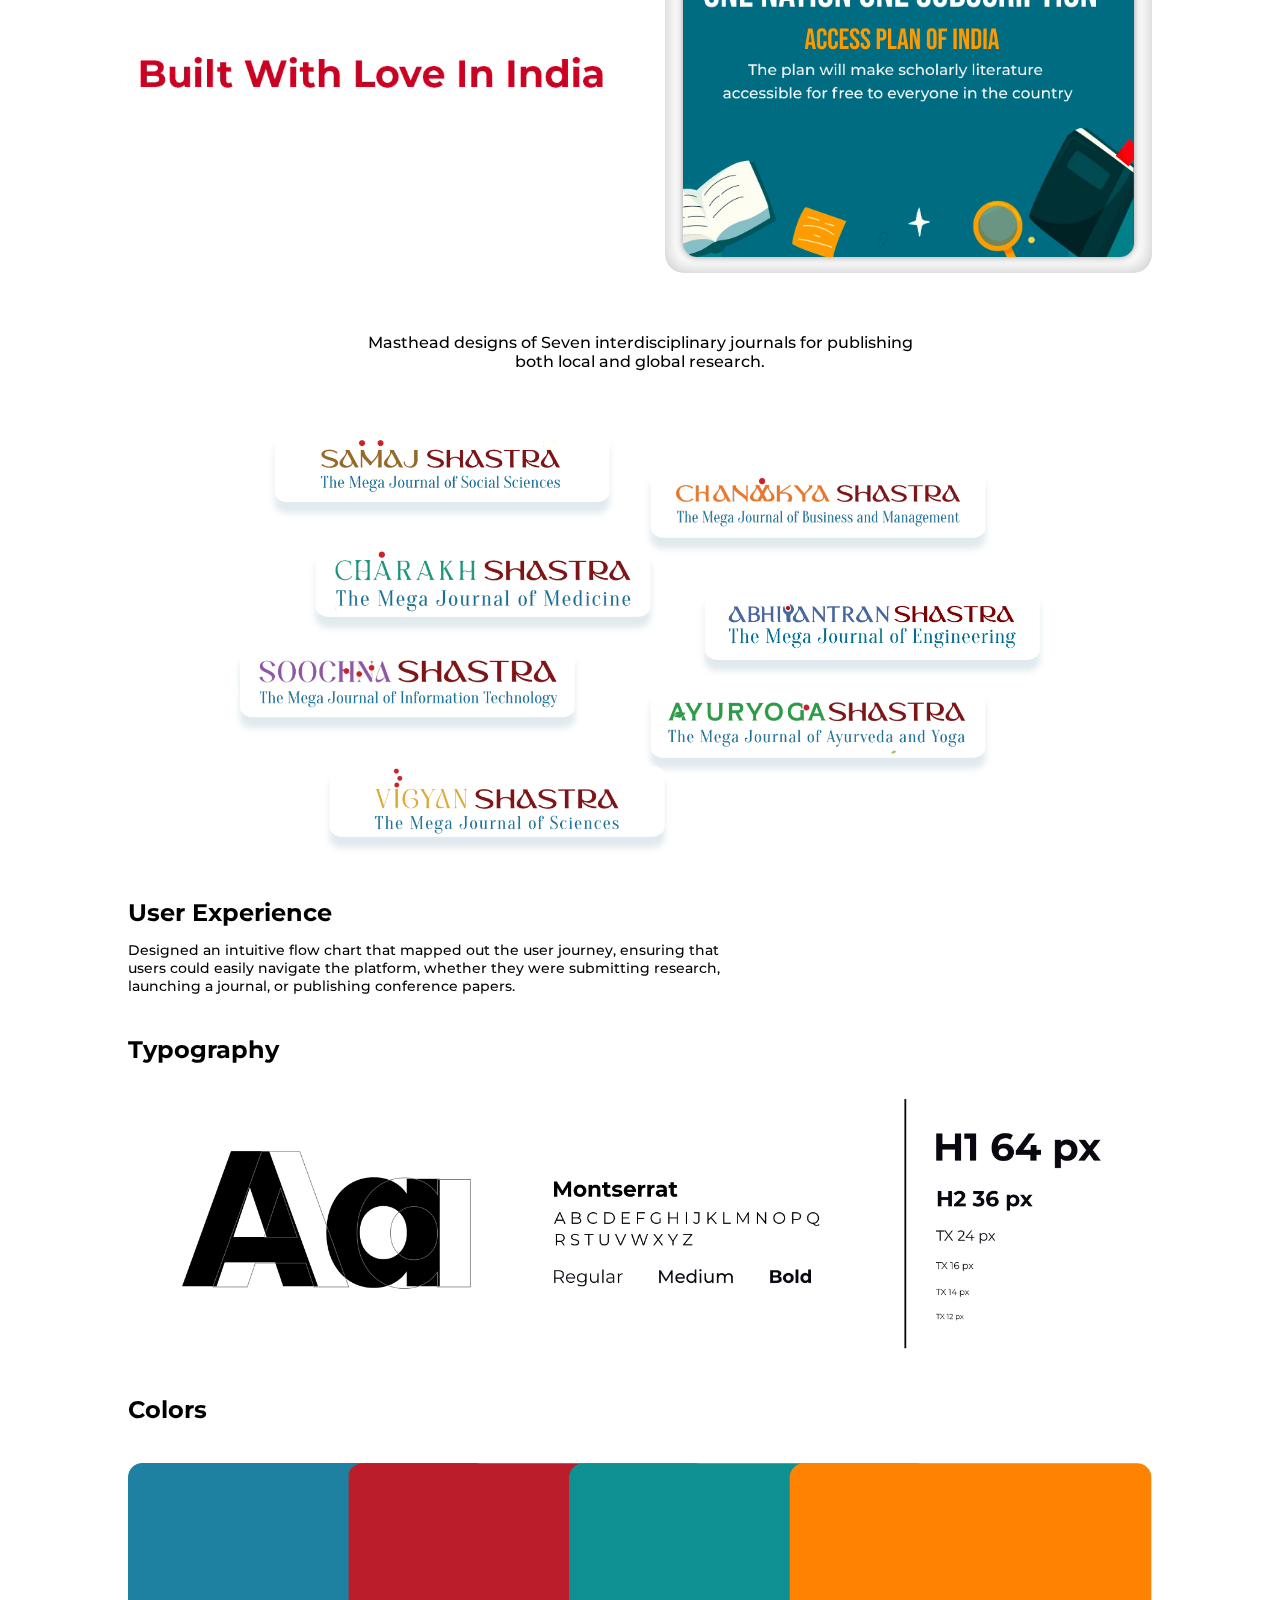
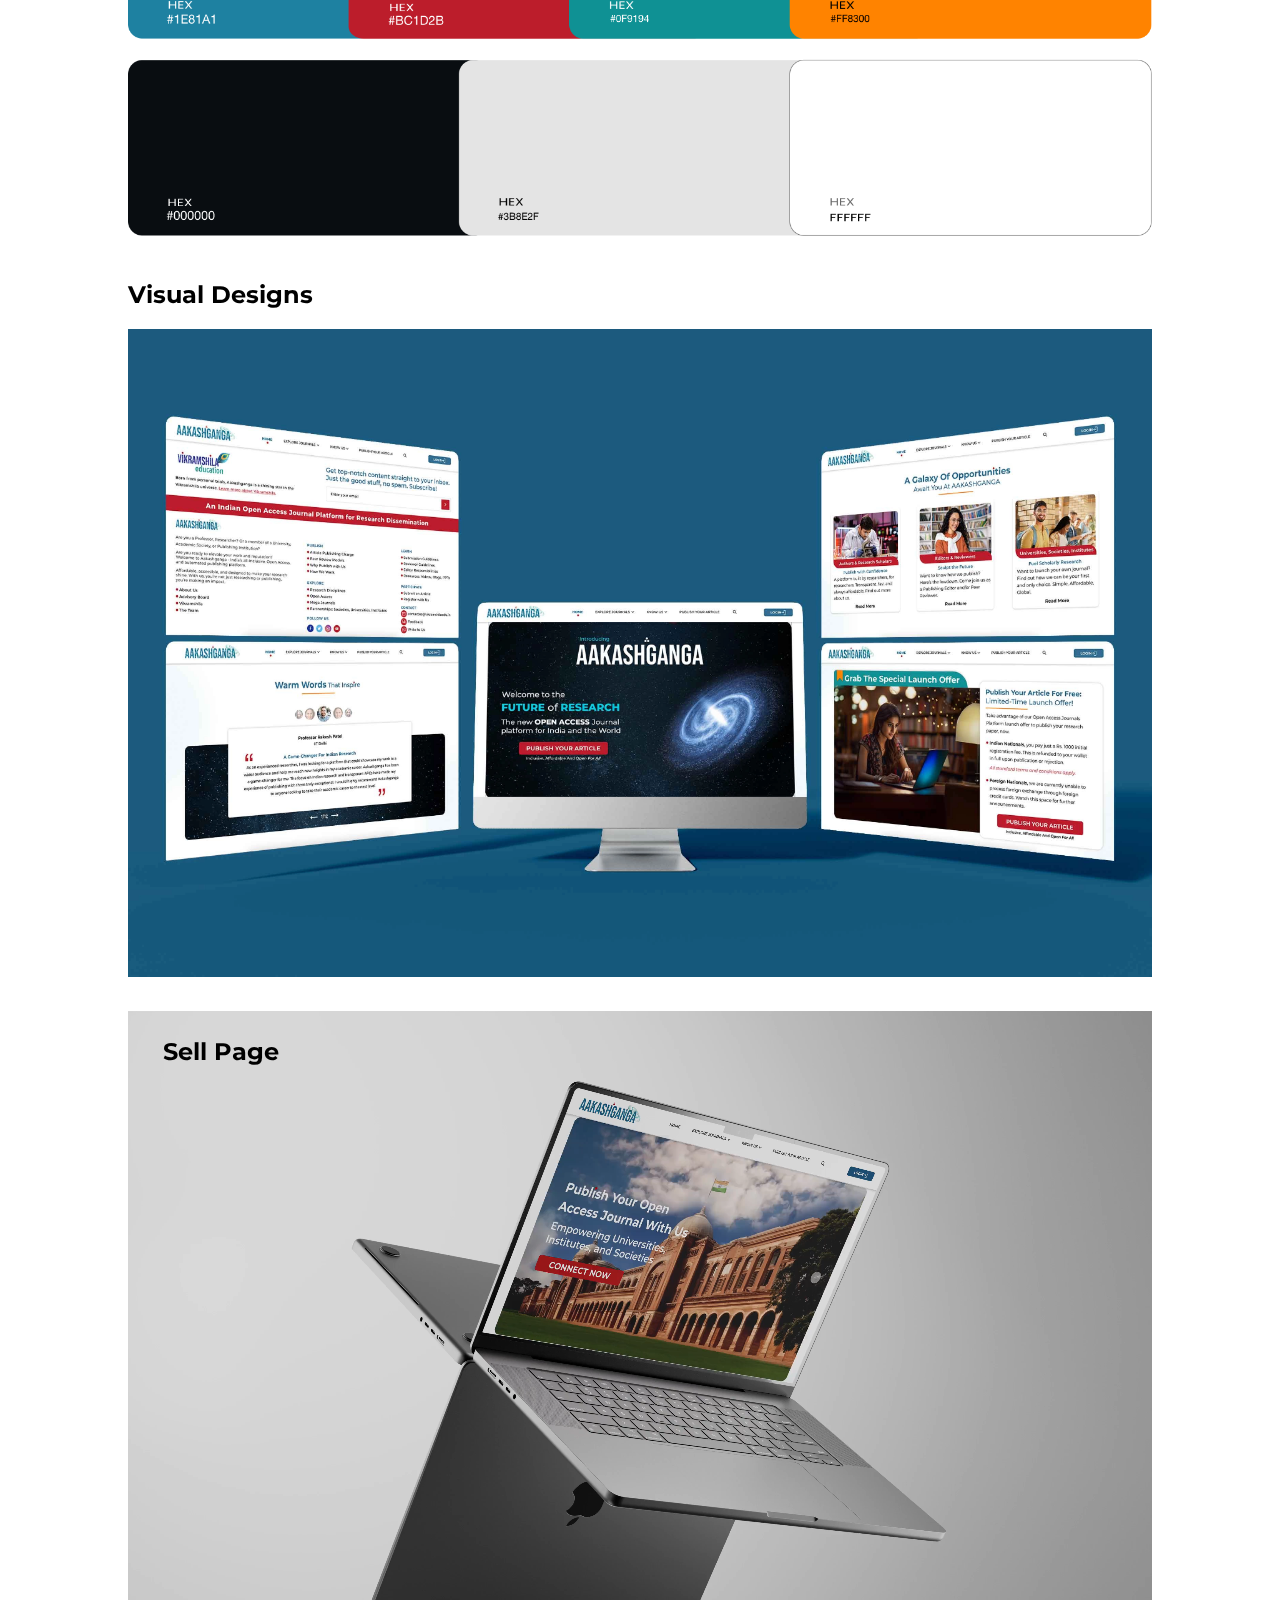
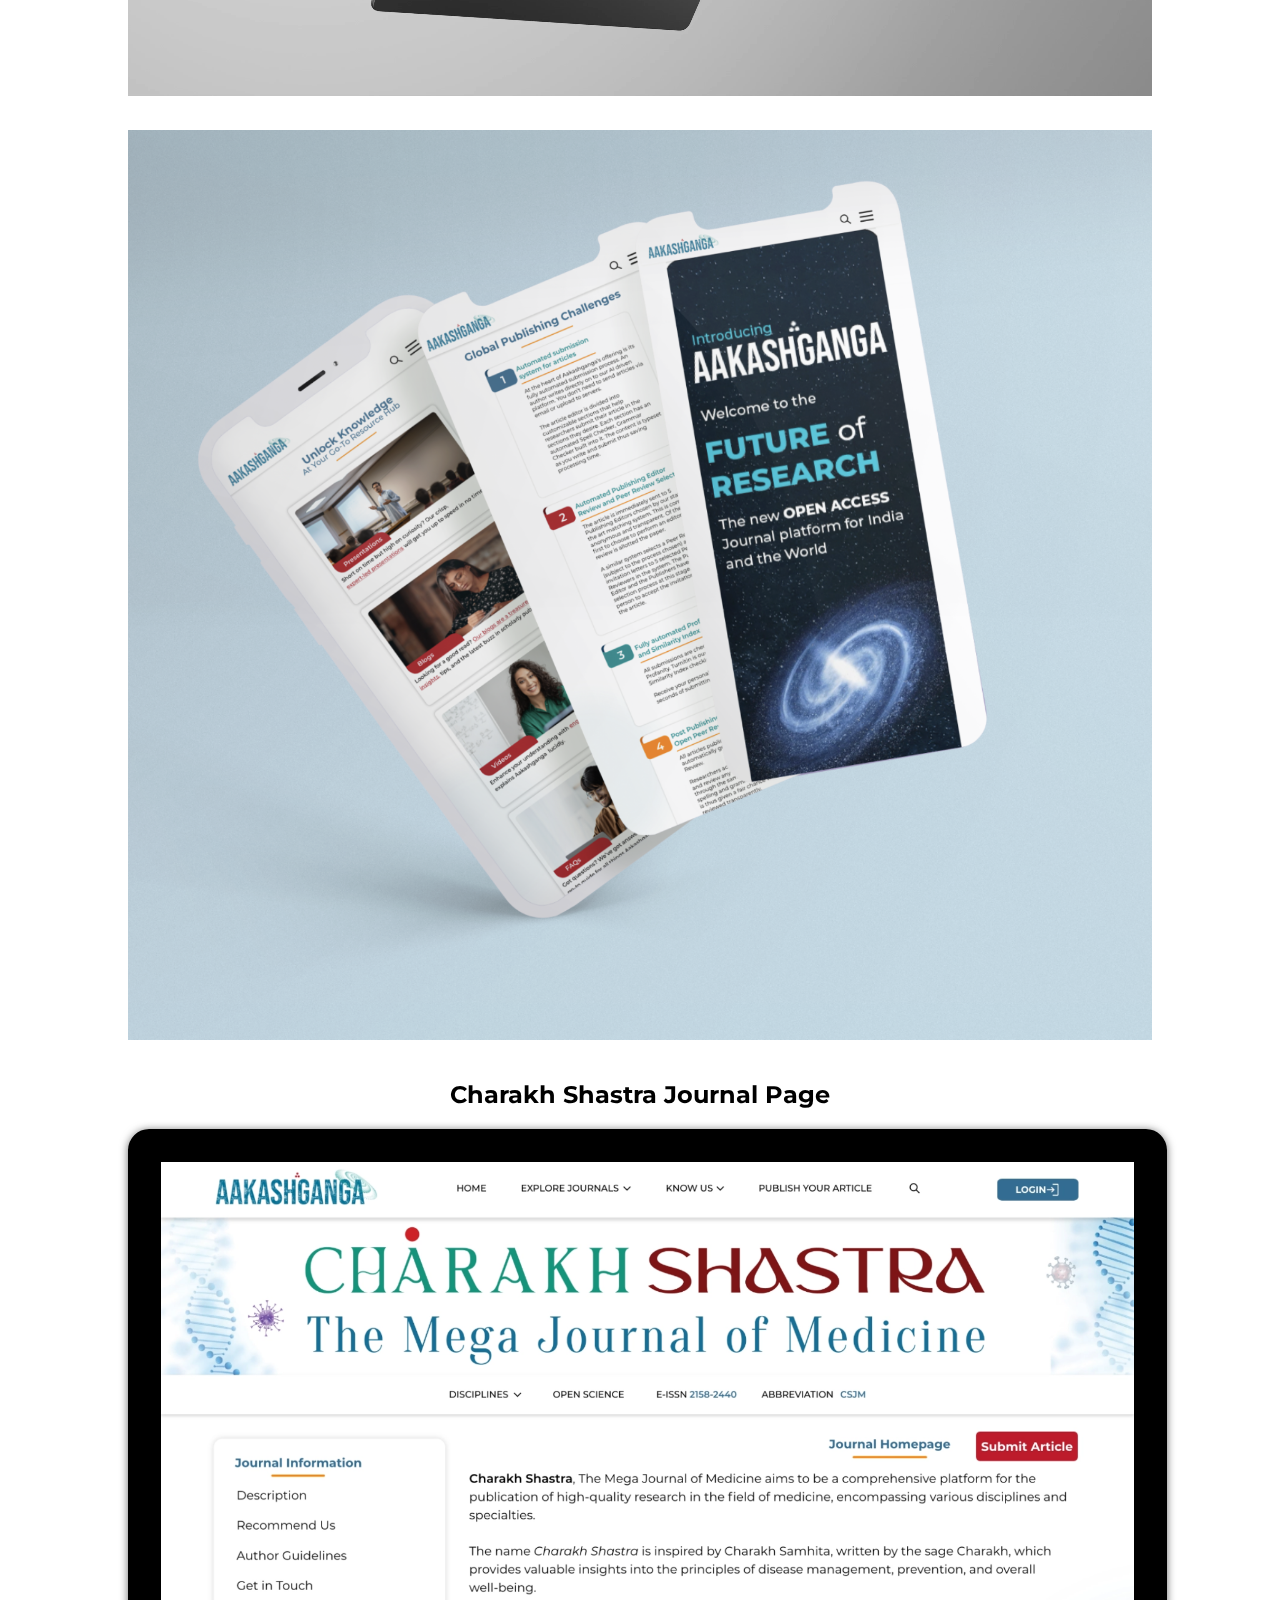
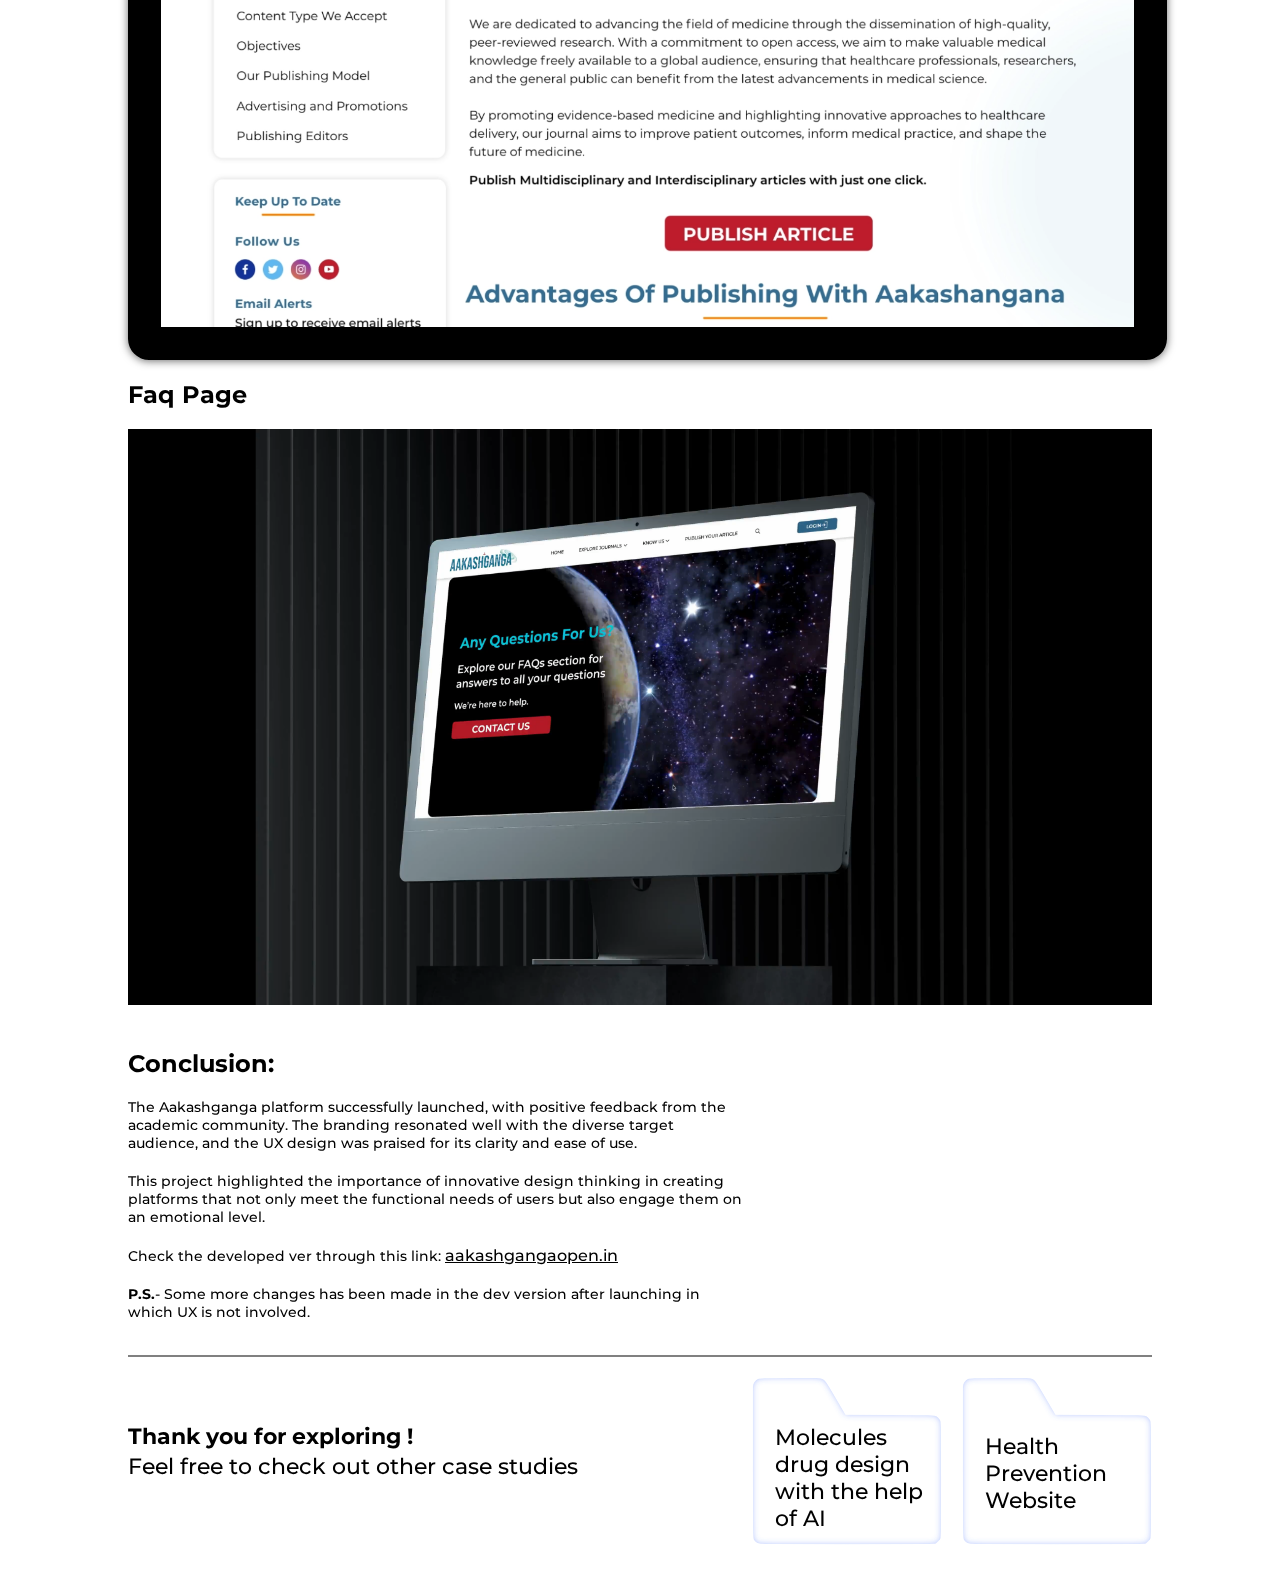
==== commit ffc1a7fb: "added loader and mobile screen designs" ====
--- a/tushar portfolio/assets/akash.htm
+++ b/tushar portfolio/assets/akash.htm
@@ -338,7 +338,7 @@
             }
 
             .aspect{
-                aspect-ratio: 3/2.04;
+                aspect-ratio: auto;
             }
 
             .image-item {
@@ -670,13 +670,121 @@
 
         @media only screen and (max-width:480px)
         {
-            .thankyou-statement{
+            .thankyou-statement,  .case-studies{
                 flex-direction: column;
             }
 
-            .case-studies{
+            .conclusion, .points{
+                width: 90%;
+            }
+
+            .chakra-block{
+                .rectangle{
+                height: 50vh;
+                border: 15px solid #000;
+            }
+            }
+
+            .info-section {
+                p {
+                    width: 100%;
+                }
+            }
+
+            .info-section {
+                .row{
+                    flex-direction: column;
+                }
+                .border {
+                    width: 100%;
+                }
+            }    
+
+            .oneNation{           
+
+            .left{
+                display: flex;
+                align-items: center;
                 flex-direction: column;
-            }
+
+                .video{
+                width: 100%;
+                margin-left: 0;
+                }
+              .para{
+                width: 90%;
+                padding-right: 0px;
+
+                .conclusion{
+                    width: 100%;
+
+                    li{
+                        padding-bottom: 0px;
+                        width: 100%;
+                    }
+
+                }
+
+              }  
+            
+        }
+
+        p{
+            width: 100%;
+            margin: 20px 0;
+        }
+
+        }
+
+        .visual{
+            div{
+                h2{
+                    top: 55px;
+                    left: 5px;
+                }
+            }
+        }
+
+            .Branding{
+            .right{
+                display: flex;
+                align-items: center;
+                flex-direction: column;
+
+                .video{
+                width: 100%;
+
+                video{
+                    margin: 8px 0;
+                    width: 93%;
+                }
+                }
+              .para{
+                width: 100%;
+                padding-left: 10px;
+              }  
+            }
+
+            .left{
+                flex-direction: column;
+                margin-top: 0;
+
+                .video{
+                width: 100%;
+
+                img{
+                    width: 100%;
+                    margin-left: 0px;
+                }
+                }
+              .para{
+                width: 100%;
+                padding-right: 10px;
+              }  
+            
+        }
+            
+        }
         }
 
 
